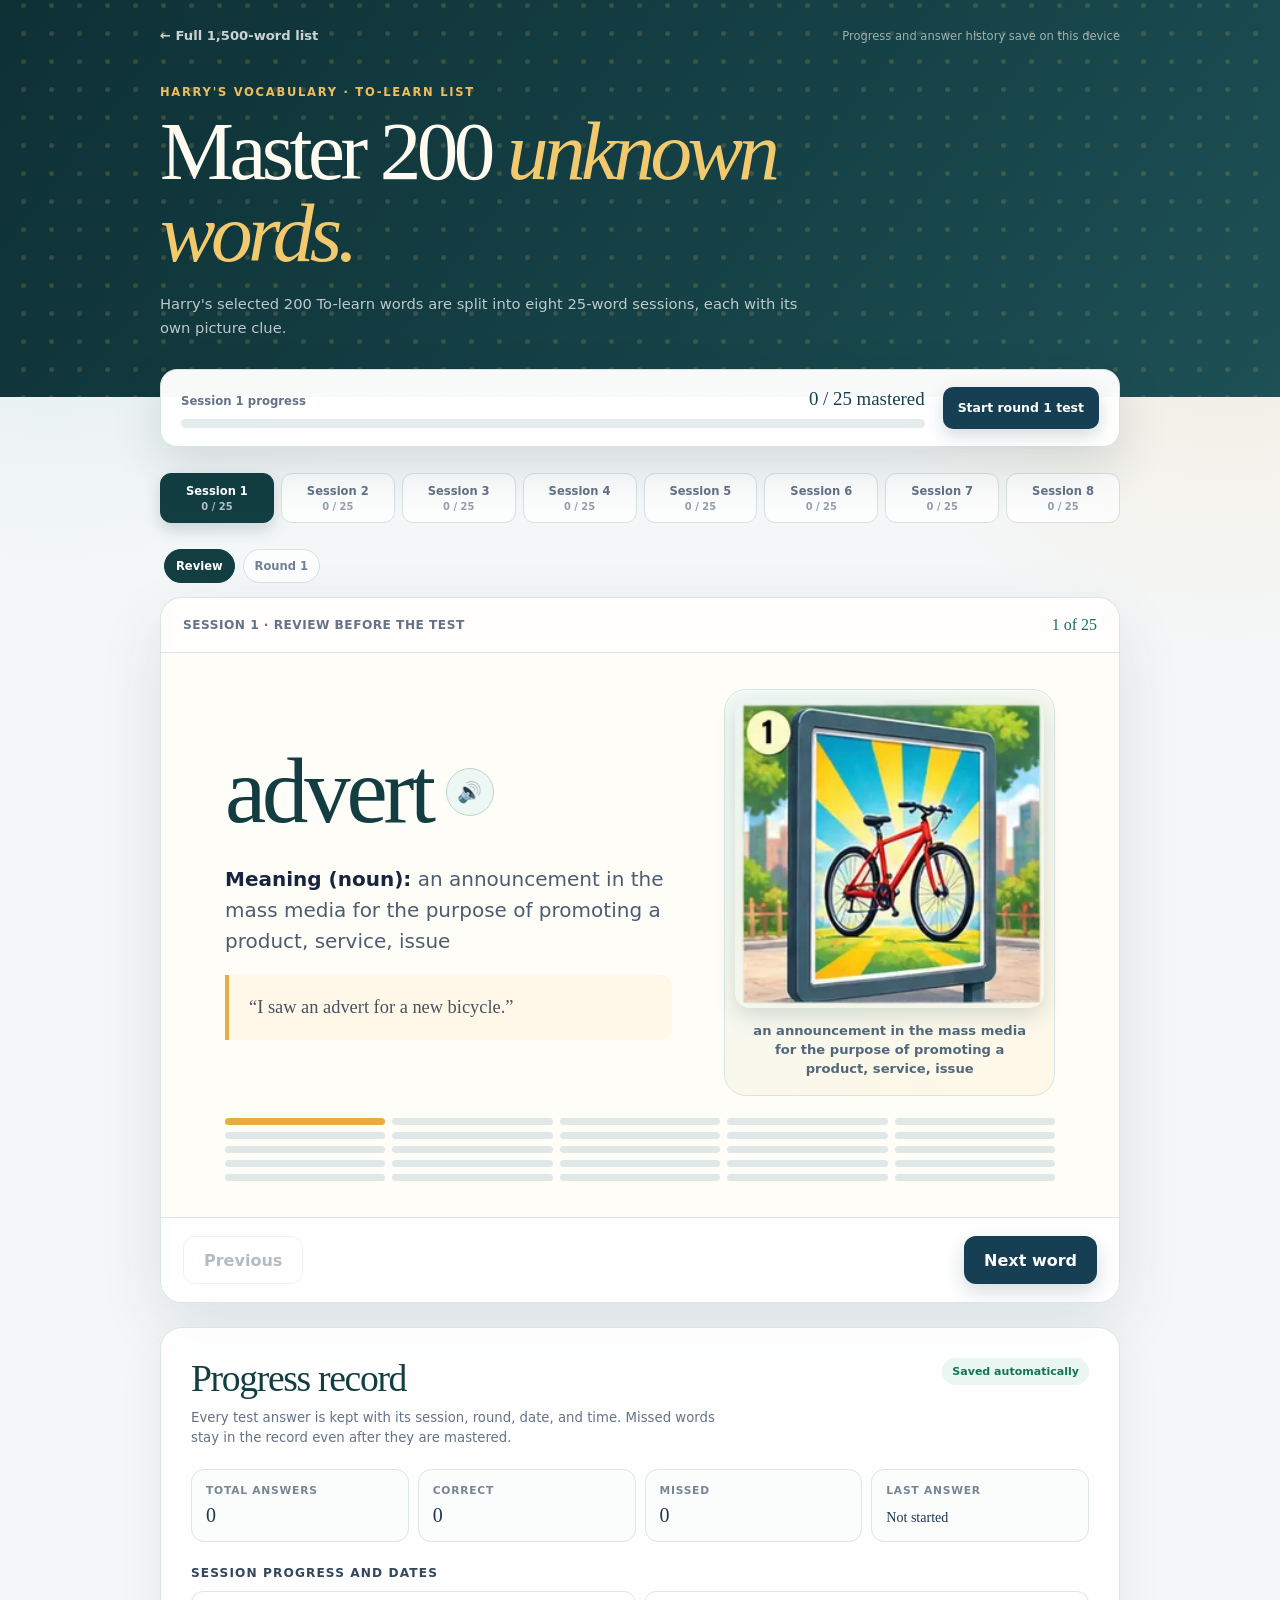
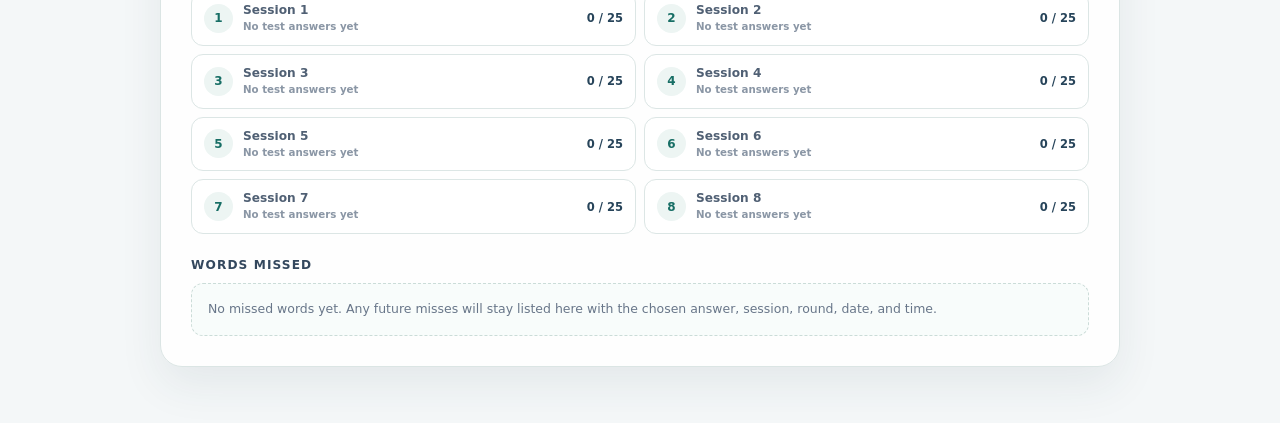
==== docs/learn/index.html @ 4c1a5dbf "Add parts of speech to learning meanings" ====
<!doctype html>
<html lang="en">
<head>
  <meta charset="utf-8">
  <meta name="viewport" content="width=device-width, initial-scale=1">
  <meta name="description" content="Review and master the first 200 words still marked To learn in Harry's Vocabulary list.">
  <title>Harry's Vocabulary — First 200 To-Learn Words</title>
  <style>
    :root {
      color-scheme: light;
      font-family: Inter, ui-sans-serif, system-ui, -apple-system, BlinkMacSystemFont, "Segoe UI", sans-serif;
      color: #17253f;
      background: #f4f7f8;
      --ink: #17253f;
      --muted: #657287;
      --green: #176e65;
      --green-dark: #123e42;
      --gold: #e7ad42;
      --line: #dbe5e4;
      --paper: #fffdf8;
      --success: #167356;
      --danger: #a13d3d;
    }

    * { box-sizing: border-box; }
    html { scroll-behavior: smooth; }
    body {
      min-height: 100vh;
      margin: 0;
      background:
        radial-gradient(circle at 4% 7%, rgba(81, 166, 145, .15), transparent 27rem),
        radial-gradient(circle at 96% 13%, rgba(237, 179, 77, .16), transparent 25rem),
        #f4f7f8;
    }

    button, a { font: inherit; }
    button { cursor: pointer; }
    button:focus-visible, a:focus-visible { outline: 3px solid #f0bd59; outline-offset: 3px; }

    .topbar {
      color: #fffaf0;
      background:
        radial-gradient(circle at 84% 20%, rgba(228, 182, 85, .18) 0 2px, transparent 3px) 0 0 / 28px 28px,
        linear-gradient(128deg, #0d3035, #17454a 68%, #1d5155);
    }

    .topbar-inner {
      width: min(960px, calc(100% - 32px));
      margin: auto;
      padding: 28px 0 56px;
    }

    .nav {
      display: flex;
      align-items: center;
      justify-content: space-between;
      gap: 20px;
    }

    .back-link { color: rgba(255, 255, 255, .78); font-size: .82rem; font-weight: 750; text-decoration: none; }
    .back-link:hover { color: white; }
    .save-note { color: rgba(255, 255, 255, .58); font-size: .72rem; }
    .eyebrow { margin: 42px 0 12px; color: #efbd5d; font-size: .72rem; font-weight: 850; letter-spacing: .15em; text-transform: uppercase; }
    h1 { max-width: 720px; margin: 0; font: 500 clamp(2.65rem, 7vw, 5.2rem) / .98 Georgia, "Times New Roman", serif; letter-spacing: -.055em; }
    h1 em { color: #f3c96e; font-weight: 500; }
    .intro { max-width: 650px; margin: 18px 0 0; color: rgba(255, 255, 255, .72); font-size: .92rem; line-height: 1.65; }

    .shell { width: min(960px, calc(100% - 32px)); margin: -28px auto 56px; }
    .status-card {
      position: relative;
      z-index: 2;
      display: grid;
      grid-template-columns: 1fr auto;
      gap: 18px;
      align-items: center;
      padding: 17px 20px;
      border: 1px solid #d5e3df;
      border-radius: 17px;
      background: rgba(255, 255, 255, .97);
      box-shadow: 0 18px 50px rgba(20, 53, 56, .14);
    }

    .progress-copy { display: flex; align-items: baseline; justify-content: space-between; gap: 14px; margin-bottom: 9px; }
    .progress-copy span { color: var(--muted); font-size: .73rem; font-weight: 750; }
    .progress-copy strong { color: #173f54; font: 1.18rem Georgia, serif; }
    .progress-track { height: 9px; overflow: hidden; border-radius: 99px; background: #e5ecec; }
    .progress-track span { display: block; width: 0; height: 100%; border-radius: inherit; background: linear-gradient(90deg, #207b72, #65bea9); transition: width .3s ease; }
    .status-actions { display: flex; align-items: center; justify-content: flex-end; }
    .test-now {
      min-height: 42px;
      padding: 9px 15px;
      border: 0;
      border-radius: 10px;
      background: #173f54;
      color: white;
      font-size: .78rem;
      font-weight: 850;
      box-shadow: 0 7px 17px rgba(23, 63, 84, .18);
    }
    .test-now:hover { background: #0f3346; transform: translateY(-1px); }

    .rounds { display: flex; align-items: center; gap: 8px; margin: 26px 4px 14px; overflow-x: auto; }
    .sessions { display: grid; grid-template-columns: repeat(8, minmax(0, 1fr)); gap: 7px; margin: 26px 0 14px; }
    .session-button {
      min-width: 0;
      padding: 10px 6px;
      border: 1px solid #d6e0e0;
      border-radius: 11px;
      background: rgba(255, 255, 255, .78);
      color: #637287;
      font-size: .72rem;
      font-weight: 850;
    }
    .session-button span, .session-button small { display: block; }
    .session-button small { margin-top: 3px; color: #93a0ae; font-size: .62rem; }
    .session-button:hover { border-color: #9fc2bb; background: #f3faf8; }
    .session-button.complete { border-color: #a8d3c9; background: #e9f6f2; color: var(--success); }
    .session-button.active { border-color: var(--green-dark); background: var(--green-dark); color: white; box-shadow: 0 7px 16px rgba(18, 62, 66, .18); }
    .session-button.active small { color: rgba(255, 255, 255, .68); }
    .step {
      flex: 0 0 auto;
      display: inline-flex;
      align-items: center;
      justify-content: center;
      min-width: 34px;
      height: 34px;
      padding: 0 11px;
      border: 1px solid #d6e0e0;
      border-radius: 999px;
      background: rgba(255, 255, 255, .72);
      color: #718096;
      font-size: .72rem;
      font-weight: 850;
    }
    .step.done { border-color: #a8d3c9; background: #e9f6f2; color: var(--success); }
    .step.active { border-color: var(--green-dark); background: var(--green-dark); color: white; }

    .card {
      min-height: 480px;
      overflow: hidden;
      border: 1px solid var(--line);
      border-radius: 22px;
      background: var(--paper);
      box-shadow: 0 24px 64px rgba(35, 58, 73, .11);
    }

    .card-head { display: flex; align-items: center; justify-content: space-between; gap: 16px; padding: 18px 22px; border-bottom: 1px solid var(--line); background: rgba(255, 255, 255, .7); }
    .card-head p { margin: 0; color: var(--muted); font-size: .76rem; font-weight: 800; letter-spacing: .04em; text-transform: uppercase; }
    .counter { color: var(--green); font: 1rem Georgia, serif; }

    .review-body { display: grid; align-content: center; min-height: 390px; padding: 36px clamp(24px, 6vw, 64px); }
    .review-layout { display: grid; grid-template-columns: minmax(0, 1.15fr) minmax(220px, .85fr); gap: clamp(24px, 5vw, 52px); align-items: center; }
    .word-line { display: flex; align-items: center; gap: 14px; }
    .word-line h2 { margin: 0; color: var(--green-dark); font: 500 clamp(3rem, 9vw, 5.8rem) / 1 Georgia, serif; letter-spacing: -.045em; }
    .speak-button {
      display: inline-grid;
      place-items: center;
      width: 48px;
      height: 48px;
      border: 1px solid #bfd6d1;
      border-radius: 50%;
      background: #edf7f4;
      color: var(--green);
      font-size: 1.25rem;
    }
    .speak-button:hover { transform: translateY(-1px); background: #e1f2ed; }
    .meaning { margin: 26px 0 0; color: #4d5d70; font-size: clamp(1rem, 2.4vw, 1.25rem); line-height: 1.55; }
    .meaning strong { color: var(--ink); }
    .example { margin: 18px 0 0; padding: 18px 20px; border-left: 4px solid var(--gold); border-radius: 0 12px 12px 0; background: #fff8e9; color: #4a5260; font: 1.15rem/1.55 Georgia, serif; }
    .picture {
      display: grid;
      place-items: center;
      min-height: 230px;
      padding: 10px 10px 17px;
      border: 1px solid #d7e5e2;
      border-radius: 22px;
      background: linear-gradient(145deg, #eef8f5, #fff8e7);
      box-shadow: inset 0 1px rgba(255, 255, 255, .8);
      text-align: center;
    }
    .picture-art {
      display: block;
      width: 100%;
      aspect-ratio: 1;
      overflow: hidden;
      border-radius: 15px;
      background-image: var(--picture-sheet);
      background-repeat: no-repeat;
      background-position: var(--picture-x) var(--picture-y);
      background-size: var(--picture-size, 500% 500%);
      box-shadow: 0 8px 20px rgba(25, 74, 68, .16);
    }
    .picture p { margin: 13px 8px 0; color: #53677a; font-size: .82rem; font-weight: 750; line-height: 1.45; }

    .card-actions { display: flex; justify-content: space-between; gap: 12px; padding: 18px 22px; border-top: 1px solid var(--line); background: white; }
    .button {
      min-height: 48px;
      padding: 11px 20px;
      border: 0;
      border-radius: 12px;
      background: #173f54;
      color: white;
      font-weight: 850;
      box-shadow: 0 8px 20px rgba(23, 63, 84, .18);
    }
    .button:hover { background: #0f3346; transform: translateY(-1px); }
    .button.secondary { border: 1px solid #d5dfe2; background: white; color: #506074; box-shadow: none; }
    .button.secondary:hover { background: #f7faf9; }
    .button:disabled { cursor: not-allowed; opacity: .42; transform: none; }

    .test-body { min-height: 382px; padding: 30px clamp(22px, 6vw, 58px) 34px; }
    .prompt-label { margin: 0 0 8px; color: var(--green); font-size: .72rem; font-weight: 850; letter-spacing: .12em; text-transform: uppercase; }
    .test-meaning { margin: 0; color: #4d5d70; font-size: .96rem; line-height: 1.5; }
    .sentence { margin: 24px 0; color: var(--ink); font: 500 clamp(1.6rem, 4.5vw, 2.55rem)/1.35 Georgia, serif; letter-spacing: -.025em; }
    .blank { color: var(--green); white-space: nowrap; }
    .choices { display: grid; grid-template-columns: repeat(2, minmax(0, 1fr)); gap: 11px; }
    .choice {
      min-height: 56px;
      padding: 12px 15px;
      border: 1px solid #d7e0e1;
      border-radius: 12px;
      background: white;
      color: #263850;
      text-align: left;
      font-weight: 800;
      transition: border-color .15s, background .15s, transform .15s;
    }
    .choice small { margin-right: 9px; color: #91a0ad; }
    .choice:hover:not(:disabled) { border-color: #88b9af; background: #f1f8f6; transform: translateY(-1px); }
    .choice.correct { border-color: #79bba7; background: #e8f6f0; color: #12654c; }
    .choice.wrong { border-color: #dda0a0; background: #fff0ef; color: #943535; }
    .choice:disabled { cursor: default; opacity: 1; }
    .feedback { min-height: 48px; margin: 18px 0 0; padding: 13px 15px; border-radius: 11px; font-size: .85rem; font-weight: 750; line-height: 1.45; }
    .feedback:empty { min-height: 0; margin: 0; padding: 0; }
    .feedback.good { background: #e8f6f0; color: #12654c; }
    .feedback.try { background: #fff0ef; color: #943535; }

    .center-body { display: grid; place-items: center; min-height: 380px; padding: 44px 24px; text-align: center; }
    .center-body > div { max-width: 560px; }
    .seal { display: grid; place-items: center; width: 82px; height: 82px; margin: 0 auto 22px; border-radius: 50%; background: #e8f6f0; color: var(--success); font-size: 2rem; }
    .center-body h2 { margin: 0; color: var(--green-dark); font: 500 clamp(2.1rem, 6vw, 3.5rem)/1.05 Georgia, serif; letter-spacing: -.04em; }
    .center-body p { margin: 17px auto 26px; color: var(--muted); line-height: 1.65; }
    .score-row { display: flex; justify-content: center; gap: 9px; flex-wrap: wrap; margin: 22px 0; }
    .score-row span { padding: 8px 12px; border: 1px solid #d7e3e0; border-radius: 999px; background: white; color: #526276; font-size: .76rem; font-weight: 800; }

    .word-map { display: grid; grid-template-columns: repeat(5, 1fr); gap: 7px; margin: 22px 0 0; }
    .word-dot { height: 7px; overflow: hidden; border-radius: 99px; background: #dfe7e7; text-indent: -999px; }
    .word-dot.seen { background: #78bbaa; }
    .word-dot.current { background: var(--gold); }

    .record-card {
      margin-top: 24px;
      padding: clamp(20px, 4vw, 30px);
      border: 1px solid var(--line);
      border-radius: 22px;
      background: rgba(255, 255, 255, .9);
      box-shadow: 0 18px 44px rgba(35, 58, 73, .08);
    }
    .record-head { display: flex; align-items: flex-start; justify-content: space-between; gap: 20px; }
    .record-head h2 { margin: 0; color: var(--green-dark); font: 500 clamp(1.65rem, 4vw, 2.35rem)/1.1 Georgia, serif; letter-spacing: -.035em; }
    .record-head p { max-width: 530px; margin: 8px 0 0; color: var(--muted); font-size: .83rem; line-height: 1.55; }
    .record-badge { flex: 0 0 auto; padding: 7px 10px; border-radius: 999px; background: #e9f6f2; color: var(--success); font-size: .69rem; font-weight: 850; }
    .record-stats { display: grid; grid-template-columns: repeat(4, minmax(0, 1fr)); gap: 9px; margin-top: 20px; }
    .record-stat { min-width: 0; padding: 14px; border: 1px solid #dce6e5; border-radius: 13px; background: #fbfdfc; }
    .record-stat span { display: block; color: #788598; font-size: .67rem; font-weight: 850; letter-spacing: .07em; text-transform: uppercase; }
    .record-stat strong { display: block; margin-top: 6px; color: #20364d; font: 1.25rem/1.2 Georgia, serif; overflow-wrap: anywhere; }
    .record-stat time { font-size: .88rem; }
    .record-section { margin-top: 24px; }
    .record-section h3 { margin: 0 0 11px; color: #33475d; font-size: .76rem; font-weight: 900; letter-spacing: .09em; text-transform: uppercase; }
    .session-records { display: grid; grid-template-columns: repeat(2, minmax(0, 1fr)); gap: 8px; }
    .session-record { display: grid; grid-template-columns: auto 1fr auto; gap: 10px; align-items: center; padding: 11px 12px; border: 1px solid #dce6e5; border-radius: 12px; background: white; }
    .session-record > strong { display: grid; place-items: center; width: 29px; height: 29px; border-radius: 50%; background: #edf5f3; color: var(--green); font-size: .75rem; }
    .session-record p { min-width: 0; margin: 0; color: #506074; font-size: .76rem; font-weight: 800; }
    .session-record small { display: block; margin-top: 3px; color: #8a96a5; font-size: .64rem; font-weight: 650; line-height: 1.35; }
    .session-record .session-score { color: #27445a; font-size: .72rem; font-weight: 900; white-space: nowrap; }
    .miss-list { display: grid; gap: 8px; }
    .miss-row { display: grid; grid-template-columns: minmax(110px, .55fr) minmax(0, 1.35fr) auto; gap: 14px; align-items: center; padding: 12px 13px; border: 1px solid #ead7d3; border-radius: 12px; background: #fffaf8; }
    .miss-word strong { display: block; color: #7f3838; font: 1.05rem Georgia, serif; }
    .miss-word span { display: block; margin-top: 3px; color: #a06b68; font-size: .64rem; font-weight: 850; }
    .miss-detail { min-width: 0; color: #596778; font-size: .73rem; line-height: 1.45; }
    .miss-detail strong { color: #34475c; }
    .miss-meta { text-align: right; }
    .miss-meta span { display: inline-block; padding: 5px 8px; border-radius: 999px; background: #f9e7e3; color: #923e3e; font-size: .64rem; font-weight: 900; }
    .miss-meta small { display: block; margin-top: 5px; color: #8b97a5; font-size: .62rem; }
    .empty-record { margin: 0; padding: 16px; border: 1px dashed #cbdcd8; border-radius: 12px; background: #f8fcfb; color: #687689; font-size: .78rem; line-height: 1.5; }

    .toast { position: fixed; right: 18px; bottom: 18px; z-index: 10; max-width: 320px; padding: 12px 15px; border-radius: 11px; background: #173f54; color: white; font-size: .8rem; font-weight: 750; box-shadow: 0 13px 34px rgba(23, 63, 84, .3); }
    [hidden] { display: none !important; }

    @media (max-width: 640px) {
      .topbar-inner { padding-top: 22px; }
      .save-note { display: none; }
      .eyebrow { margin-top: 34px; }
      .status-card { grid-template-columns: 1fr; }
      .status-actions { width: 100%; }
      .status-actions button { flex: 1; }
      .sessions { grid-template-columns: repeat(4, minmax(0, 1fr)); }
      .card { min-height: 0; }
      .review-body { min-height: 330px; }
      .review-layout { grid-template-columns: 1fr; }
      .picture { min-height: 180px; }
      .card-actions { padding: 14px; }
      .button { flex: 1; padding-inline: 12px; }
      .choices { grid-template-columns: 1fr; }
      .test-body { min-height: 470px; padding-inline: 18px; }
      .word-line { align-items: flex-start; }
      .speak-button { flex: 0 0 auto; width: 44px; height: 44px; }
      .record-head { display: block; }
      .record-badge { display: inline-block; margin-top: 12px; }
      .record-stats { grid-template-columns: repeat(2, minmax(0, 1fr)); }
      .session-records { grid-template-columns: 1fr; }
      .miss-row { grid-template-columns: 1fr auto; }
      .miss-detail { grid-column: 1 / -1; grid-row: 2; }
    }

    @media (prefers-reduced-motion: reduce) {
      *, *::before, *::after { scroll-behavior: auto !important; transition: none !important; }
    }
  </style>
</head>
<body>
  <header class="topbar">
    <div class="topbar-inner">
      <nav class="nav" aria-label="Vocabulary navigation">
        <a class="back-link" href="../">← Full 1,500-word list</a>
        <span class="save-note">Progress and answer history save on this device</span>
      </nav>
      <p class="eyebrow">Harry's vocabulary · To-learn list</p>
      <h1>Master 200 <em>unknown words.</em></h1>
      <p class="intro">These are the first 200 words still marked “To learn,” split into eight 25-word sessions. Review, hear each word, then test until every missed word is mastered.</p>
    </div>
  </header>

  <main class="shell">
    <section class="status-card" aria-label="Learning progress">
      <div>
        <div class="progress-copy"><span id="progress-label">Loading Session 1</span><strong id="progress-number">0 / 25 mastered</strong></div>
        <div class="progress-track" aria-hidden="true"><span id="progress-bar"></span></div>
      </div>
      <div class="status-actions">
        <button class="test-now" id="start-test" type="button">Start round 1 test</button>
      </div>
    </section>

    <div class="sessions" id="sessions" aria-label="Choose a 25-word session"></div>
    <div class="rounds" id="rounds" aria-label="Learning steps"></div>
    <section class="card" id="card" aria-live="polite"><div class="center-body"><div><div class="seal" aria-hidden="true">…</div><h2>Loading to-learn words</h2></div></div></section>
    <section class="record-card" id="record-card" aria-labelledby="record-title">
      <div class="record-head">
        <div><h2 id="record-title">Progress record</h2><p>Every test answer is kept with its session, round, date, and time. Missed words stay in the record even after they are mastered.</p></div>
        <span class="record-badge">Saved automatically</span>
      </div>
      <div id="record-content"><p class="empty-record">Your dated learning record will appear here after the first test answer.</p></div>
    </section>
  </main>

  <div class="toast" id="toast" role="status" hidden></div>

  <script>
    const MAIN_KNOWN_KEY = "harry-combined-vocabulary-known-v2";
    const SESSION_SIZE = 25;
    const SESSION_COUNT = 8;
    const STORAGE_KEY = "harry-vocabulary-to-learn-200-v2";
    const ILLUSTRATION_IDS = [
      [34, 39, 42, 43, 44, 49, 54, 55, 60, 62, 65, 75, 80, 85, 92, 95, 96, 97, 101, 104, 106, 108, 112, 120, 121],
      [140, 147, 150, 152, 155, 156, 161, 166, 170, 171, 172, 173, 174, 186, 189, 190, 192, 198, 199, 201, 202, 203, 206, 208, 211],
      [212, 213, 215, 218, 223, 224, 225, 229, 231, 232, 233, 234, 236, 237, 238, 241, 243, 247, 512, 252, 257, 259, 260, 261, 262],
      [265, 513, 269, 274, 275, 276, 277, 281, 283, 288, 291, 292, 293, 294, 295, 296, 297, 298, 299, 301, 305, 306, 308, 309, 311],
      [312, 313, 321, 322, 326, 331, 340, 341, 342, 344, 348, 351, 352, 354, 361, 362, 363, 368, 369, 370, 371, 372, 373, 375, 387],
      [389, 391, 393, 394, 396, 397, 398, 402, 403, 404, 405, 406, 407, 408, 409, 410, 411, 413, 414, 416, 418, 419, 425, 426, 427],
      [429, 434, 435, 436, 437, 438, 440, 441, 449, 450, 451, 452, 453, 454, 457, 458, 459, 460, 461, 463, 464, 465, 466, 470, 474],
      [476, 477, 478, 479, 481, 487, 488, 489, 491, 492, 493, 496, 498, 500, 501, 502, 503, 504, 505, 506, 507, 508, 509, 510, 511]
    ];
    const POS_IDS = {
      noun: [34, 39, 42, 44, 49, 62, 65, 85, 95, 101, 108, 112, 120, 155, 173, 174, 199, 202, 223, 233, 238, 512, 257, 259, 265, 513, 275, 276, 277, 281, 283, 291, 293, 294, 295, 305, 306, 308, 309, 312, 322, 331, 340, 341, 342, 344, 351, 352, 354, 362, 363, 368, 369, 370, 372, 373, 387, 393, 402, 425, 426, 435, 450, 476, 477, 479, 487, 488, 491, 492, 498, 500, 502, 503, 504, 505, 506, 508, 510, 511],
      verb: [54, 55, 60, 75, 80, 96, 97, 104, 106, 152, 156, 189, 198, 201, 203, 206, 215, 224, 225, 229, 231, 237, 241, 260, 261, 262, 269, 292, 296, 297, 298, 313, 321, 326, 348, 371, 389, 391, 397, 398, 404, 405, 406, 407, 408, 410, 429, 438, 440, 441, 453, 459, 460, 464, 466, 470, 478, 481, 489, 493, 496, 501, 509],
      adjective: [43, 92, 121, 140, 147, 150, 186, 190, 192, 208, 211, 212, 213, 218, 232, 234, 236, 243, 247, 252, 288, 299, 301, 311, 361, 375, 394, 396, 403, 409, 411, 416, 419, 434, 436, 451, 454, 457, 458, 463, 465, 474, 507],
      adverb: [166, 274, 461],
      "verb phrase": [170, 414, 418, 437, 449],
      "phrasal verb": [161, 171, 172, 413],
      "noun phrase": [452],
      "prepositional phrase": [427]
    };
    const POS_BY_ID = new Map();
    Object.keys(POS_IDS).forEach(function(partOfSpeech) {
      POS_IDS[partOfSpeech].forEach(function(id) {
        POS_BY_ID.set(id, partOfSpeech);
      });
    });
    const ILLUSTRATION_LOOKUP = new Map();
    ILLUSTRATION_IDS.forEach(function(ids, sheetIndex) {
      ids.forEach(function(id, imageIndex) {
        ILLUSTRATION_LOOKUP.set(id, { sheet: sheetIndex + 1, index: imageIndex });
      });
    });
    const STANDALONE_ILLUSTRATIONS = new Map([
      [512, "arthritis"],
      [513, "astronaut"]
    ]);
    const BLANK_FORMS = {
      75: "gained",
      96: "mended",
      97: "modified",
      106: "poured",
      161: "consists of",
      170: "is situated in",
      172: "switched on",
      269: "behaves",
      292: "crossed",
      298: "digging",
      321: "forming",
      326: "guesses",
      371: "stilled",
      413: "called for a nurse",
      414: "got the date wrong",
      418: "sounded as if",
      427: "in case of fire",
      437: "are welcome to",
      449: "laid the table"
    };

    let WORDS = [];
    let WORD_BY_ID = new Map();

    const state = {
      phase: "loading",
      session: 1,
      reviewIndex: 0,
      round: 1,
      mastered: new Set(),
      questions: [],
      questionIndex: 0,
      answer: null,
      roundStartCount: 0,
      progress: { version: 3, activeSession: 1, sessions: {}, activity: [] }
    };

    const card = document.querySelector("#card");
    const sessionsEl = document.querySelector("#sessions");
    const roundsEl = document.querySelector("#rounds");
    const progressBar = document.querySelector("#progress-bar");
    const progressLabel = document.querySelector("#progress-label");
    const progressNumber = document.querySelector("#progress-number");
    const startTest = document.querySelector("#start-test");
    const recordContent = document.querySelector("#record-content");
    const toast = document.querySelector("#toast");

    function escapeHtml(value) {
      return String(value).replace(/[&<>'"]/g, function(character) {
        return { "&": "&amp;", "<": "&lt;", ">": "&gt;", "'": "&#39;", '"': "&quot;" }[character];
      });
    }

    function escapeRegExp(value) {
      return String(value).replace(/[.*+?^$()|[\]\\{}]/g, "\\$&");
    }

    function illustrationFor(item) {
      const location = ILLUSTRATION_LOOKUP.get(item.id);
      if (!location) return null;
      const standalone = STANDALONE_ILLUSTRATIONS.get(item.id);
      if (standalone) return { file: standalone };
      return {
        sheet: location.sheet,
        x: (location.index % 5) * 25,
        y: Math.floor(location.index / 5) * 25
      };
    }

    function illustrationStyle(art) {
      if (!art) return "";
      if (art.file) {
        return "--picture-sheet:url('./illustrations/" + art.file +
          ".webp?v=1');--picture-x:50%;--picture-y:50%;--picture-size:cover;";
      }
      return "--picture-sheet:url('./illustrations/session-" + art.sheet +
        ".webp?v=1');--picture-x:" + art.x + "%;--picture-y:" + art.y + "%";
    }

    function shuffle(items) {
      const copy = items.slice();
      for (let i = copy.length - 1; i > 0; i -= 1) {
        const j = Math.floor(Math.random() * (i + 1));
        const temporary = copy[i];
        copy[i] = copy[j];
        copy[j] = temporary;
      }
      return copy;
    }

    function wordsForSession(number) {
      const start = (number - 1) * SESSION_SIZE;
      return WORDS.slice(start, start + SESSION_SIZE);
    }

    function currentWords() {
      return wordsForSession(state.session);
    }

    function validMastered(number, ids) {
      const valid = new Set(wordsForSession(number).map(function(item) { return item.id; }));
      return (ids || []).filter(function(id) { return valid.has(id); });
    }

    function save() {
      if (!WORDS.length) return;
      const savedAt = new Date().toISOString();
      const sessionKey = String(state.session);
      const previous = state.progress.sessions[sessionKey] || {};
      const completed = state.mastered.size === currentWords().length;
      state.progress.version = 3;
      state.progress.activeSession = state.session;
      state.progress.sessions[sessionKey] = {
        mastered: Array.from(state.mastered),
        round: state.round,
        completed: completed,
        startedAt: previous.startedAt || savedAt,
        lastStudiedAt: savedAt,
        completedAt: completed ? (previous.completedAt || savedAt) : null
      };
      localStorage.setItem(STORAGE_KEY, JSON.stringify(state.progress));
    }

    function loadSession(number) {
      state.session = Math.min(SESSION_COUNT, Math.max(1, Number(number) || 1));
      const stored = state.progress.sessions[String(state.session)] || {};
      state.mastered = new Set(validMastered(state.session, stored.mastered));
      state.round = Math.max(1, Number(stored.round) || 1);
      state.phase = state.mastered.size === currentWords().length ? "complete" : "review";
      state.reviewIndex = 0;
      state.questions = [];
      state.questionIndex = 0;
      state.answer = null;
      state.roundStartCount = state.mastered.size;
    }

    function restore() {
      try {
        const saved = JSON.parse(localStorage.getItem(STORAGE_KEY) || "null");
        if (saved && (saved.version === 2 || saved.version === 3) && saved.sessions && typeof saved.sessions === "object") {
          state.progress = {
            version: 3,
            activeSession: saved.activeSession || 1,
            sessions: saved.sessions,
            activity: Array.isArray(saved.activity) ? saved.activity : []
          };
          localStorage.setItem(STORAGE_KEY, JSON.stringify(state.progress));
        }
      } catch (_) {}
      loadSession(state.progress.activeSession || 1);
    }

    function sessionMasteredCount(number) {
      if (number === state.session) return state.mastered.size;
      const stored = state.progress.sessions[String(number)] || {};
      return validMastered(number, stored.mastered).length;
    }

    function totalMasteredCount() {
      let total = 0;
      for (let number = 1; number <= SESSION_COUNT; number += 1) total += sessionMasteredCount(number);
      return total;
    }

    function formatDateTime(value) {
      if (!value) return "No dated answers yet";
      const date = new Date(value);
      if (Number.isNaN(date.getTime())) return "Date unavailable";
      return new Intl.DateTimeFormat(undefined, {
        year: "numeric",
        month: "short",
        day: "numeric",
        hour: "numeric",
        minute: "2-digit"
      }).format(date);
    }

    function wordIsMastered(wordId) {
      const index = WORDS.findIndex(function(item) { return item.id === wordId; });
      if (index < 0) return false;
      const sessionNumber = Math.floor(index / SESSION_SIZE) + 1;
      if (sessionNumber === state.session) return state.mastered.has(wordId);
      const stored = state.progress.sessions[String(sessionNumber)] || {};
      return validMastered(sessionNumber, stored.mastered).includes(wordId);
    }

    function renderHistory() {
      const activity = Array.isArray(state.progress.activity) ? state.progress.activity : [];
      const correctCount = activity.filter(function(entry) { return entry.correct; }).length;
      const missedCount = activity.length - correctCount;
      const lastEntry = activity.length ? activity[activity.length - 1] : null;

      const stats =
        '<div class="record-stats">' +
        '<div class="record-stat"><span>Total answers</span><strong>' + activity.length + '</strong></div>' +
        '<div class="record-stat"><span>Correct</span><strong>' + correctCount + '</strong></div>' +
        '<div class="record-stat"><span>Missed</span><strong>' + missedCount + '</strong></div>' +
        '<div class="record-stat"><span>Last answer</span><strong><time>' +
        escapeHtml(lastEntry ? formatDateTime(lastEntry.answeredAt) : "Not started") +
        '</time></strong></div></div>';

      const sessionRows = [];
      for (let number = 1; number <= SESSION_COUNT; number += 1) {
        const stored = state.progress.sessions[String(number)] || {};
        const mastered = sessionMasteredCount(number);
        const sessionAnswers = activity.filter(function(entry) { return entry.session === number; });
        const latestAnswer = sessionAnswers.length ? sessionAnswers[sessionAnswers.length - 1].answeredAt : null;
        const datedStatus = mastered === SESSION_SIZE && stored.completedAt
          ? "Completed " + formatDateTime(stored.completedAt)
          : latestAnswer
            ? "Last answer " + formatDateTime(latestAnswer)
            : "No test answers yet";
        sessionRows.push(
          '<div class="session-record"><strong>' + number + '</strong><p>Session ' + number +
          '<small>' + escapeHtml(datedStatus) + '</small></p><span class="session-score">' +
          mastered + ' / ' + SESSION_SIZE + '</span></div>'
        );
      }

      const missedByWord = new Map();
      activity.forEach(function(entry) {
        if (entry.correct) return;
        const existing = missedByWord.get(entry.wordId) || {
          wordId: entry.wordId,
          word: entry.word,
          count: 0,
          lastSelectedWord: entry.selectedWord,
          lastAt: entry.answeredAt,
          session: entry.session,
          round: entry.round
        };
        existing.count += 1;
        existing.word = entry.word || existing.word;
        existing.lastSelectedWord = entry.selectedWord || existing.lastSelectedWord;
        existing.lastAt = entry.answeredAt || existing.lastAt;
        existing.session = entry.session || existing.session;
        existing.round = entry.round || existing.round;
        missedByWord.set(entry.wordId, existing);
      });

      const missedRows = Array.from(missedByWord.values()).sort(function(a, b) {
        return new Date(b.lastAt).getTime() - new Date(a.lastAt).getTime();
      }).map(function(entry) {
        const item = WORD_BY_ID.get(entry.wordId);
        const meaning = item ? item.meaning : "Saved missed word";
        return '<div class="miss-row"><div class="miss-word"><strong>' + escapeHtml(entry.word) +
          '</strong><span>' + escapeHtml(meaning) + '</span></div><div class="miss-detail">Last chose <strong>' +
          escapeHtml(entry.lastSelectedWord || "another word") + '</strong><br>Session ' + entry.session +
          ' · Round ' + entry.round + ' · <time datetime="' + escapeHtml(entry.lastAt || "") + '">' +
          escapeHtml(formatDateTime(entry.lastAt)) + '</time></div><div class="miss-meta"><span>' +
          entry.count + (entry.count === 1 ? " miss" : " misses") + '</span><small>' +
          (wordIsMastered(entry.wordId) ? "Mastered later" : "Still learning") + '</small></div></div>';
      }).join("");

      recordContent.innerHTML = stats +
        '<div class="record-section"><h3>Session progress and dates</h3><div class="session-records">' +
        sessionRows.join("") + '</div></div>' +
        '<div class="record-section"><h3>Words missed</h3><div class="miss-list">' +
        (missedRows || '<p class="empty-record">No missed words yet. Any future misses will stay listed here with the chosen answer, session, round, date, and time.</p>') +
        '</div></div>';
    }

    function renderSessionTabs() {
      const buttons = [];
      for (let number = 1; number <= SESSION_COUNT; number += 1) {
        const count = sessionMasteredCount(number);
        const classes = ["session-button"];
        if (count === SESSION_SIZE) classes.push("complete");
        if (number === state.session) classes.push("active");
        buttons.push(
          '<button class="' + classes.join(" ") + '" data-session="' + number + '" type="button">' +
          '<span>Session ' + number + '</span><small>' + count + ' / 25</small></button>'
        );
      }
      sessionsEl.innerHTML = buttons.join("");
    }

    function updateChrome() {
      const mastered = state.mastered.size;
      const total = currentWords().length || SESSION_SIZE;
      progressBar.style.width = ((mastered / total) * 100) + "%";
      progressNumber.textContent = mastered + " / " + total + " mastered";
      progressLabel.textContent = "Session " + state.session + " progress";
      startTest.hidden = state.phase !== "review" || mastered === total;
      startTest.textContent = mastered ? "Continue round " + state.round + " test" : "Start round 1 test";

      const steps = [{ label: "Review", status: state.phase === "review" ? "active" : "done" }];
      const visibleRounds = Math.max(state.round, state.phase === "review" ? 1 : 0);
      for (let number = 1; number <= visibleRounds; number += 1) {
        let status = "";
        if (state.phase === "complete" || number < state.round) status = "done";
        if ((state.phase === "test" || state.phase === "round-summary") && number === state.round) status = "active";
        steps.push({ label: "Round " + number, status: status });
      }
      roundsEl.innerHTML = steps.map(function(step) {
        return '<span class="step ' + step.status + '">' + step.label + '</span>';
      }).join("");
      renderSessionTabs();
    }

    function showToast(message) {
      toast.textContent = message;
      toast.hidden = false;
      window.clearTimeout(showToast.timer);
      showToast.timer = window.setTimeout(function() { toast.hidden = true; }, 2600);
    }

    function speak(word) {
      if (!("speechSynthesis" in window)) {
        showToast("Pronunciation is not available in this browser.");
        return;
      }
      window.speechSynthesis.cancel();
      const utterance = new SpeechSynthesisUtterance(word);
      utterance.lang = "en-US";
      utterance.rate = .82;
      window.speechSynthesis.speak(utterance);
    }

    function wordDots(index) {
      return '<div class="word-map" aria-label="Review progress">' +
        currentWords().map(function(_, itemIndex) {
          const classes = ["word-dot"];
          if (itemIndex < index) classes.push("seen");
          if (itemIndex === index) classes.push("current");
          return '<span class="' + classes.join(" ") + '">' + (itemIndex + 1) + '</span>';
        }).join("") + '</div>';
    }

    function renderReview() {
      const items = currentWords();
      const item = items[state.reviewIndex];
      card.innerHTML =
        '<div class="card-head"><p>Session ' + state.session + ' · review before the test</p><span class="counter">' +
        (state.reviewIndex + 1) + ' of ' + items.length + '</span></div>' +
        '<div class="review-body"><div class="review-layout"><div class="review-copy">' +
        '<div class="word-line"><h2>' + escapeHtml(item.word) + '</h2>' +
        '<button class="speak-button" id="speak" type="button" aria-label="Hear ' + escapeHtml(item.word) +
        ' pronounced" title="Hear pronunciation">🔊</button></div>' +
        '<p class="meaning"><strong>Meaning (' + escapeHtml(item.partOfSpeech) + '):</strong> ' + escapeHtml(item.meaning) + '</p>' +
        '<p class="example">“' + escapeHtml(item.example) + '”</p></div>' +
        '<div class="picture" role="img" aria-label="Picture clue for ' + escapeHtml(item.word) + '">' +
        '<span class="picture-art" aria-hidden="true" style="' + illustrationStyle(item.art) + '"></span>' +
        '<p>' + escapeHtml(item.meaning) + '</p></div></div>' +
        wordDots(state.reviewIndex) + '</div>' +
        '<div class="card-actions"><button class="button secondary" id="previous" type="button"' +
        (state.reviewIndex === 0 ? " disabled" : "") + '>Previous</button>' +
        '<button class="button" id="next" type="button">' +
        (state.reviewIndex === items.length - 1 ? "Start round 1" : "Next word") + '</button></div>';

      document.querySelector("#speak").addEventListener("click", function() { speak(item.word); });
      document.querySelector("#previous").addEventListener("click", function() {
        state.reviewIndex = Math.max(0, state.reviewIndex - 1);
        render();
      });
      document.querySelector("#next").addEventListener("click", function() {
        if (state.reviewIndex < items.length - 1) {
          state.reviewIndex += 1;
          render();
        } else {
          state.round = Math.max(1, state.round);
          beginRound();
        }
      });
    }

    function makeQuestion(wordId) {
      const distractors = shuffle(currentWords().map(function(item) { return item.id; }).filter(function(id) {
        return id !== wordId;
      })).slice(0, 3);
      return { wordId: wordId, options: shuffle([wordId].concat(distractors)) };
    }

    function beginRound() {
      const remaining = currentWords().filter(function(item) {
        return !state.mastered.has(item.id);
      }).map(function(item) { return item.id; });

      if (!remaining.length) {
        state.phase = "complete";
        save();
        render();
        return;
      }

      state.phase = "test";
      state.questions = shuffle(remaining).map(makeQuestion);
      state.questionIndex = 0;
      state.answer = null;
      state.roundStartCount = state.mastered.size;
      save();
      render();
    }

    function blankSentence(item) {
      const target = BLANK_FORMS[item.id] || item.word;
      const pattern = new RegExp("\\b" + escapeRegExp(target) + "\\b", "i");
      return escapeHtml(item.example).replace(pattern, '<span class="blank">_____</span>');
    }

    function choose(optionId) {
      if (state.answer !== null) return;
      const question = state.questions[state.questionIndex];
      const answerWord = WORD_BY_ID.get(question.wordId);
      const selectedWord = WORD_BY_ID.get(optionId);
      const correct = optionId === question.wordId;
      state.answer = optionId;
      state.progress.activity.push({
        id: window.crypto && typeof window.crypto.randomUUID === "function"
          ? window.crypto.randomUUID()
          : Date.now() + "-" + Math.random().toString(16).slice(2),
        session: state.session,
        round: state.round,
        wordId: question.wordId,
        word: answerWord.word,
        selectedWordId: optionId,
        selectedWord: selectedWord.word,
        correct: correct,
        answeredAt: new Date().toISOString()
      });
      if (correct) state.mastered.add(question.wordId);
      save();
      render();
    }

    function nextQuestion() {
      if (state.answer === null) return;
      if (state.questionIndex < state.questions.length - 1) {
        state.questionIndex += 1;
        state.answer = null;
        render();
      } else {
        state.phase = state.mastered.size === currentWords().length ? "complete" : "round-summary";
        save();
        render();
      }
    }

    function renderTest() {
      const question = state.questions[state.questionIndex];
      const item = WORD_BY_ID.get(question.wordId);
      const answered = state.answer !== null;
      const correct = state.answer === question.wordId;
      const choices = question.options.map(function(optionId, index) {
        const option = WORD_BY_ID.get(optionId);
        const isCorrect = answered && optionId === question.wordId;
        const isWrong = answered && optionId === state.answer && !correct;
        return '<button class="choice ' + (isCorrect ? "correct" : "") + ' ' + (isWrong ? "wrong" : "") +
          '" data-option="' + optionId + '" type="button"' + (answered ? " disabled" : "") + '>' +
          '<small>' + (index + 1) + '</small>' + escapeHtml(option.word) + '</button>';
      }).join("");

      card.innerHTML =
        '<div class="card-head"><p>Session ' + state.session + ' · choose the missing word</p><span class="counter">' +
        (state.questionIndex + 1) + ' of ' + state.questions.length + '</span></div>' +
        '<div class="test-body"><p class="prompt-label">Simple meaning</p>' +
        '<p class="test-meaning">' + escapeHtml(item.meaning) + '</p>' +
        '<p class="sentence">' + blankSentence(item) + '</p><div class="choices">' + choices + '</div>' +
        '<div class="feedback ' + (answered ? (correct ? "good" : "try") : "") + '" id="feedback" role="status">' +
        (answered ? (correct ? '✓ Correct — <strong>' + escapeHtml(item.word) + '</strong> is mastered.' :
          'Not yet. The answer is <strong>' + escapeHtml(item.word) + '</strong>. It will return next round.') : "") +
        '</div></div><div class="card-actions">' +
        '<button class="button secondary" id="review-again" type="button">Review words</button>' +
        '<button class="button" id="next-question" type="button"' + (answered ? "" : " disabled") + '>' +
        (state.questionIndex === state.questions.length - 1 ? "Finish round" : "Next question") + '</button></div>';

      document.querySelectorAll("[data-option]").forEach(function(button) {
        button.addEventListener("click", function() { choose(Number(button.dataset.option)); });
      });
      document.querySelector("#review-again").addEventListener("click", function() {
        state.phase = "review";
        state.reviewIndex = 0;
        render();
      });
      document.querySelector("#next-question").addEventListener("click", nextQuestion);
    }

    function renderRoundSummary() {
      const newlyMastered = state.mastered.size - state.roundStartCount;
      const remaining = currentWords().length - state.mastered.size;
      card.innerHTML =
        '<div class="center-body"><div><div class="seal" aria-hidden="true">' + state.round + '</div>' +
        '<h2>Round ' + state.round + ' complete.</h2>' +
        '<div class="score-row"><span>' + newlyMastered + ' learned this round</span><span>' +
        state.mastered.size + ' of 25 mastered</span></div>' +
        '<p>' + remaining + (remaining === 1 ? " word needs" : " words need") +
        ' another try. The next round includes only those words.</p>' +
        '<button class="button" id="next-round" type="button">Start round ' + (state.round + 1) +
        '</button></div></div>';
      document.querySelector("#next-round").addEventListener("click", function() {
        state.round += 1;
        beginRound();
      });
    }

    function renderComplete() {
      const allDone = totalMasteredCount() === WORDS.length;
      const nextButton = state.session < SESSION_COUNT
        ? '<button class="button" id="next-session" type="button">Go to session ' + (state.session + 1) + '</button>'
        : "";
      card.innerHTML =
        '<div class="center-body"><div><div class="seal" aria-hidden="true">✓</div>' +
        '<h2>' + (allDone ? "All 200 mastered!" : "Session " + state.session + " mastered!") + '</h2>' +
        '<p>You answered every word in this 25-word session correctly. ' +
        (allDone ? "The complete 200-word set is finished." : "Choose another session or continue to the next one.") +
        '</p><div class="card-actions" style="border:0;justify-content:center;padding:0;">' +
        '<button class="button secondary" id="review-session" type="button">Review session</button>' +
        nextButton + '</div></div></div>';

      document.querySelector("#review-session").addEventListener("click", function() {
        state.phase = "review";
        state.reviewIndex = 0;
        render();
      });
      const next = document.querySelector("#next-session");
      if (next) next.addEventListener("click", function() { changeSession(state.session + 1); });
    }

    function changeSession(number) {
      save();
      loadSession(number);
      save();
      render();
      window.scrollTo({ top: document.querySelector("#sessions").offsetTop - 16, behavior: "smooth" });
    }

    function render() {
      if (!WORDS.length) return;
      updateChrome();
      renderHistory();
      if (state.phase === "review") renderReview();
      else if (state.phase === "test") renderTest();
      else if (state.phase === "round-summary") renderRoundSummary();
      else renderComplete();
    }

    startTest.addEventListener("click", beginRound);

    sessionsEl.addEventListener("click", function(event) {
      const button = event.target.closest("[data-session]");
      if (button) changeSession(Number(button.dataset.session));
    });

    document.addEventListener("keydown", function(event) {
      if (state.phase !== "test" || state.answer !== null) return;
      const number = Number(event.key);
      if (number >= 1 && number <= 4) {
        const question = state.questions[state.questionIndex];
        choose(question.options[number - 1]);
      }
    });

    async function initialize() {
      const response = await fetch("../words.json?v=1502");
      if (!response.ok) throw new Error("The word list could not be loaded.");
      const allWords = await response.json();
      const wordsById = new Map(allWords.map(function(item) { return [item.id, item]; }));
      const selectedIds = ILLUSTRATION_IDS.flat();
      WORDS = selectedIds.map(function(id) { return wordsById.get(id); }).filter(Boolean).map(function(sourceWord) {
        return Object.assign({}, sourceWord, {
          art: illustrationFor(sourceWord),
          partOfSpeech: POS_BY_ID.get(sourceWord.id),
          scene: sourceWord.example
        });
      });
      if (WORDS.length !== 200 || WORDS.some(function(item) { return !item.art || !item.partOfSpeech; })) {
        throw new Error("The illustrated word set is incomplete.");
      }
      WORD_BY_ID = new Map(WORDS.map(function(item) { return [item.id, item]; }));
      document.querySelector(".intro").textContent =
        "Harry's selected 200 To-learn words are split into eight 25-word sessions, each with its own picture clue.";
      restore();
      render();
    }

    initialize().catch(function(error) {
      console.error(error);
      startTest.hidden = true;
      sessionsEl.hidden = true;
      roundsEl.hidden = true;
      card.innerHTML = '<div class="center-body"><div><div class="seal" aria-hidden="true">!</div>' +
        '<h2>Words could not load</h2><p>Please refresh the page and try again.</p>' +
        '</div></div>';
    });
  </script>
</body>
</html>
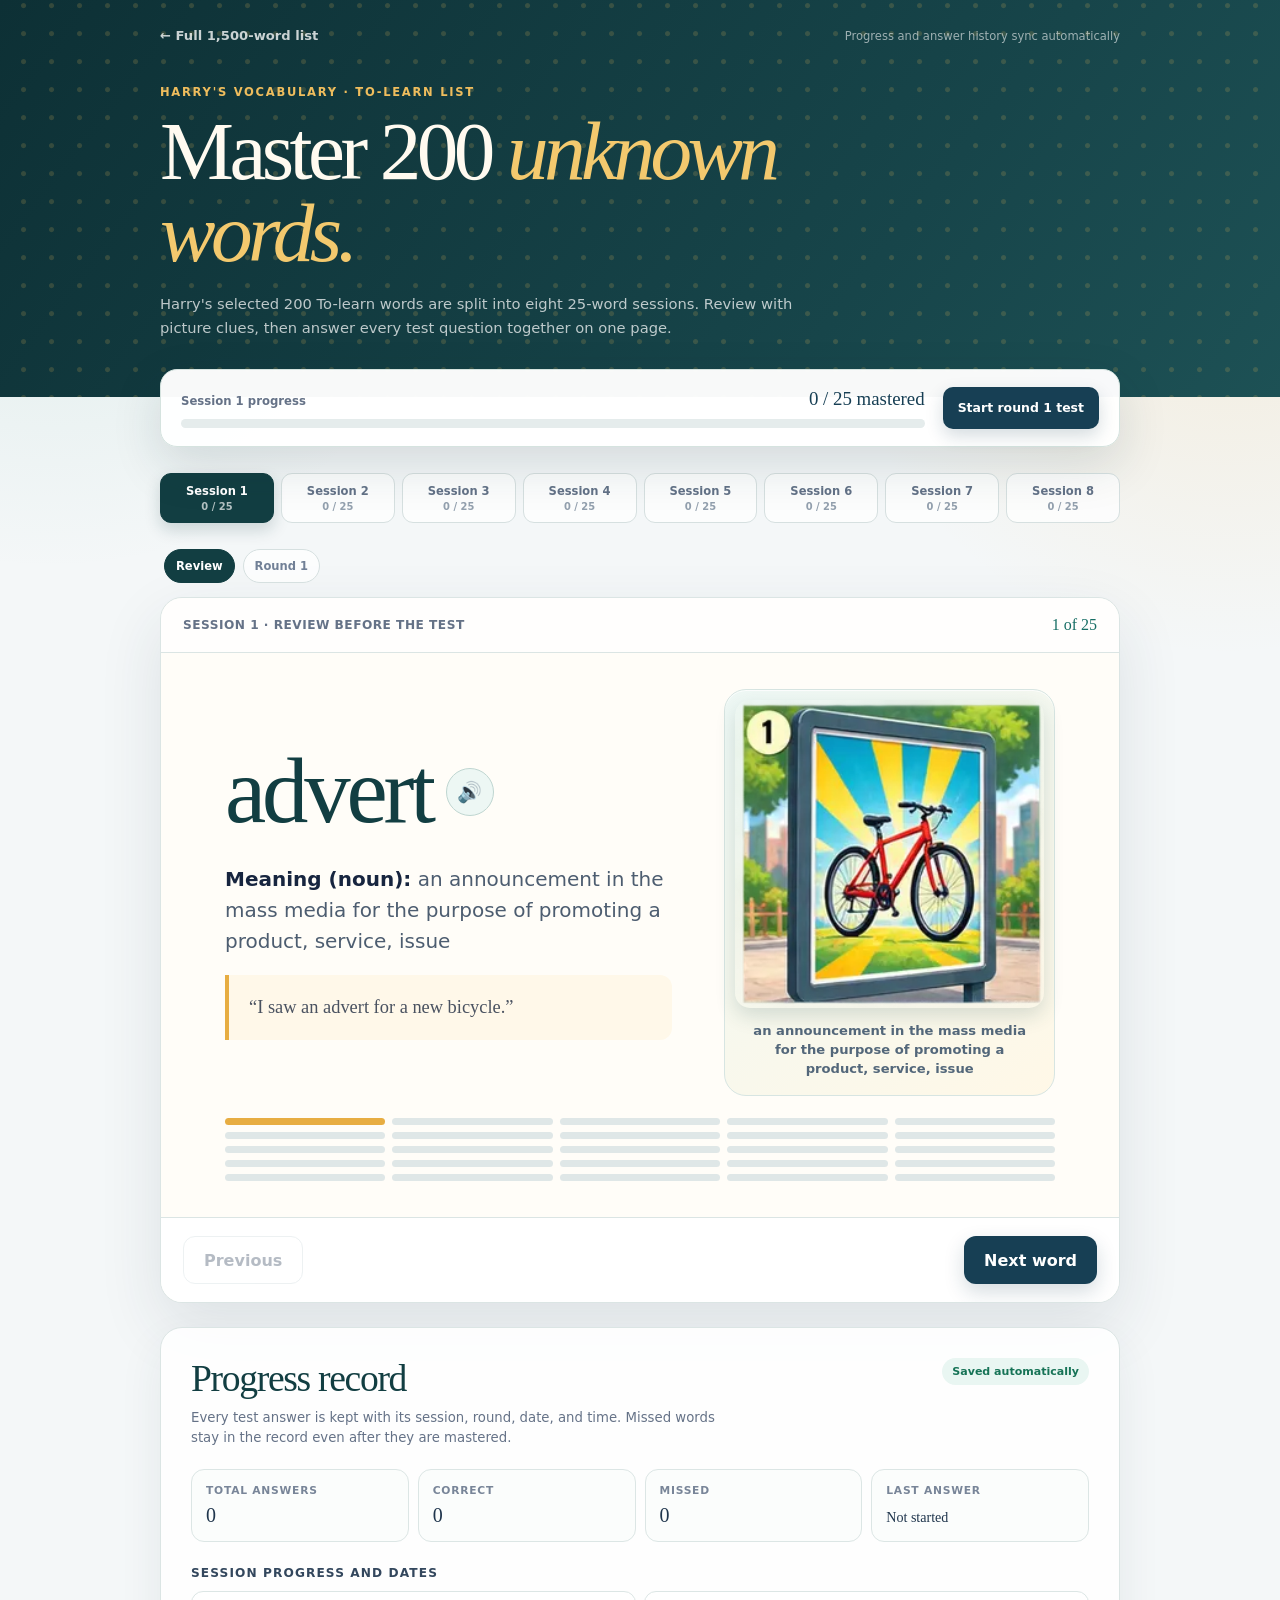
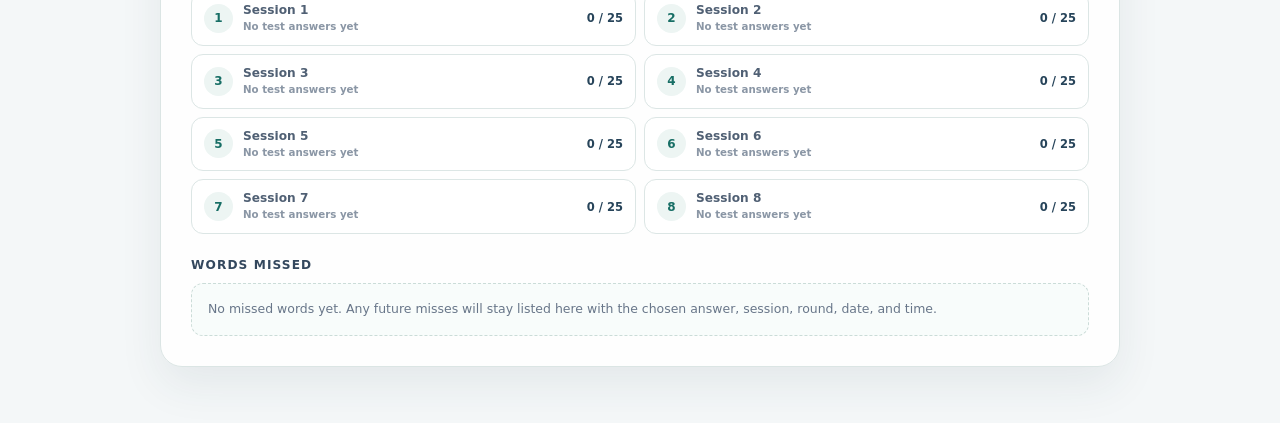
==== commit 9446aea7: "Show all vocabulary test questions on one page" ====
--- a/docs/learn/index.html
+++ b/docs/learn/index.html
@@ -209,6 +209,9 @@
     .button:disabled { cursor: not-allowed; opacity: .42; transform: none; }
 
     .test-body { min-height: 382px; padding: 30px clamp(22px, 6vw, 58px) 34px; }
+    .test-layout { display: grid; grid-template-columns: minmax(0, 1.15fr) minmax(220px, .85fr); gap: clamp(24px, 5vw, 52px); align-items: center; }
+    .test-copy { min-width: 0; }
+    .test-picture { min-height: 230px; }
     .prompt-label { margin: 0 0 8px; color: var(--green); font-size: .72rem; font-weight: 850; letter-spacing: .12em; text-transform: uppercase; }
     .test-meaning { margin: 0; color: #4d5d70; font-size: .96rem; line-height: 1.5; }
     .sentence { margin: 24px 0; color: var(--ink); font: 500 clamp(1.6rem, 4.5vw, 2.55rem)/1.35 Georgia, serif; letter-spacing: -.025em; }
@@ -234,6 +237,16 @@
     .feedback:empty { min-height: 0; margin: 0; padding: 0; }
     .feedback.good { background: #e8f6f0; color: #12654c; }
     .feedback.try { background: #fff0ef; color: #943535; }
+    .test-all-body { padding: 18px; background: #f7faf8; }
+    .test-list { display: grid; gap: 14px; }
+    .test-question { padding: clamp(18px, 4vw, 28px); border: 1px solid #d9e4e1; border-radius: 17px; background: white; box-shadow: 0 8px 24px rgba(35, 58, 73, .06); }
+    .test-question.answered { border-color: #bbd8d0; }
+    .test-question-head { display: flex; justify-content: space-between; gap: 16px; align-items: flex-start; }
+    .test-question-head .prompt-label { margin-bottom: 6px; }
+    .test-question-number { flex: 0 0 auto; display: grid; place-items: center; width: 34px; height: 34px; border-radius: 50%; background: #edf6f3; color: var(--green); font-size: .75rem; font-weight: 900; }
+    .test-question .sentence { margin: 18px 0; font-size: clamp(1.35rem, 3.4vw, 2rem); }
+    .test-question .feedback { margin-bottom: 0; }
+    .test-all-actions { position: sticky; bottom: 0; z-index: 3; box-shadow: 0 -10px 28px rgba(35, 58, 73, .07); }
 
     .center-body { display: grid; place-items: center; min-height: 380px; padding: 44px 24px; text-align: center; }
     .center-body > div { max-width: 560px; }
@@ -302,7 +315,8 @@
       .card-actions { padding: 14px; }
       .button { flex: 1; padding-inline: 12px; }
       .choices { grid-template-columns: 1fr; }
-      .test-body { min-height: 470px; padding-inline: 18px; }
+      .test-all-body { padding: 10px; }
+      .test-question { padding: 17px 14px; }
       .word-line { align-items: flex-start; }
       .speak-button { flex: 0 0 auto; width: 44px; height: 44px; }
       .record-head { display: block; }
@@ -323,7 +337,7 @@
     <div class="topbar-inner">
       <nav class="nav" aria-label="Vocabulary navigation">
         <a class="back-link" href="../">← Full 1,500-word list</a>
-        <span class="save-note">Progress and answer history save on this device</span>
+        <span class="save-note">Progress and answer history sync automatically</span>
       </nav>
       <p class="eyebrow">Harry's vocabulary · To-learn list</p>
       <h1>Master 200 <em>unknown words.</em></h1>
@@ -356,6 +370,7 @@
 
   <div class="toast" id="toast" role="status" hidden></div>
 
+  <script src="https://shangguanyun08.github.io/marco-learning-hub/shared-online-sync.js?v=1"></script>
   <script>
     const MAIN_KNOWN_KEY = "harry-combined-vocabulary-known-v2";
     const SESSION_SIZE = 25;
@@ -421,6 +436,7 @@
 
     let WORDS = [];
     let WORD_BY_ID = new Map();
+    let onlineSync = null;
 
     const state = {
       phase: "loading",
@@ -430,7 +446,7 @@
       mastered: new Set(),
       questions: [],
       questionIndex: 0,
-      answer: null,
+      answer: {},
       roundStartCount: 0,
       progress: { version: 3, activeSession: 1, sessions: {}, activity: [] }
     };
@@ -519,6 +535,7 @@
         completedAt: completed ? (previous.completedAt || savedAt) : null
       };
       localStorage.setItem(STORAGE_KEY, JSON.stringify(state.progress));
+      onlineSync?.push(state.progress);
     }
 
     function loadSession(number) {
@@ -530,7 +547,7 @@
       state.reviewIndex = 0;
       state.questions = [];
       state.questionIndex = 0;
-      state.answer = null;
+      state.answer = {};
       state.roundStartCount = state.mastered.size;
     }
 
@@ -786,7 +803,7 @@
       state.phase = "test";
       state.questions = shuffle(remaining).map(makeQuestion);
       state.questionIndex = 0;
-      state.answer = null;
+      state.answer = {};
       state.roundStartCount = state.mastered.size;
       save();
       render();
@@ -798,13 +815,14 @@
       return escapeHtml(item.example).replace(pattern, '<span class="blank">_____</span>');
     }
 
-    function choose(optionId) {
-      if (state.answer !== null) return;
-      const question = state.questions[state.questionIndex];
+    function choose(questionIndex, optionId) {
+      const answerKey = String(questionIndex);
+      if (Object.prototype.hasOwnProperty.call(state.answer, answerKey)) return;
+      const question = state.questions[questionIndex];
       const answerWord = WORD_BY_ID.get(question.wordId);
       const selectedWord = WORD_BY_ID.get(optionId);
       const correct = optionId === question.wordId;
-      state.answer = optionId;
+      state.answer[answerKey] = optionId;
       state.progress.activity.push({
         id: window.crypto && typeof window.crypto.randomUUID === "function"
           ? window.crypto.randomUUID()
@@ -820,59 +838,64 @@
       });
       if (correct) state.mastered.add(question.wordId);
       save();
+      const scrollTop = window.scrollY;
       render();
-    }
-
-    function nextQuestion() {
-      if (state.answer === null) return;
-      if (state.questionIndex < state.questions.length - 1) {
-        state.questionIndex += 1;
-        state.answer = null;
-        render();
-      } else {
-        state.phase = state.mastered.size === currentWords().length ? "complete" : "round-summary";
-        save();
-        render();
-      }
+      window.scrollTo(0, scrollTop);
+    }
+
+    function finishTest() {
+      if (Object.keys(state.answer).length !== state.questions.length) return;
+      state.phase = state.mastered.size === currentWords().length ? "complete" : "round-summary";
+      save();
+      render();
     }
 
     function renderTest() {
-      const question = state.questions[state.questionIndex];
-      const item = WORD_BY_ID.get(question.wordId);
-      const answered = state.answer !== null;
-      const correct = state.answer === question.wordId;
-      const choices = question.options.map(function(optionId, index) {
-        const option = WORD_BY_ID.get(optionId);
-        const isCorrect = answered && optionId === question.wordId;
-        const isWrong = answered && optionId === state.answer && !correct;
-        return '<button class="choice ' + (isCorrect ? "correct" : "") + ' ' + (isWrong ? "wrong" : "") +
-          '" data-option="' + optionId + '" type="button"' + (answered ? " disabled" : "") + '>' +
-          '<small>' + (index + 1) + '</small>' + escapeHtml(option.word) + '</button>';
+      const answeredCount = Object.keys(state.answer).length;
+      const questions = state.questions.map(function(question, questionIndex) {
+        const item = WORD_BY_ID.get(question.wordId);
+        const answerKey = String(questionIndex);
+        const answered = Object.prototype.hasOwnProperty.call(state.answer, answerKey);
+        const selectedId = state.answer[answerKey];
+        const correct = selectedId === question.wordId;
+        const choices = question.options.map(function(optionId, optionIndex) {
+          const option = WORD_BY_ID.get(optionId);
+          const isCorrect = answered && optionId === question.wordId;
+          const isWrong = answered && optionId === selectedId && !correct;
+          return '<button class="choice ' + (isCorrect ? "correct" : "") + ' ' + (isWrong ? "wrong" : "") +
+            '" data-question="' + questionIndex + '" data-option="' + optionId + '" type="button"' +
+            (answered ? " disabled" : "") + '><small>' + (optionIndex + 1) + '</small>' +
+            escapeHtml(option.word) + '</button>';
+        }).join("");
+        return '<section class="test-question ' + (answered ? "answered" : "") + '" id="question-' + questionIndex + '">' +
+          '<div class="test-question-head"><div><p class="prompt-label">Simple meaning</p><p class="test-meaning">' +
+          escapeHtml(item.meaning) + '</p></div><span class="test-question-number">' + (questionIndex + 1) + '</span></div>' +
+          '<p class="sentence">' + blankSentence(item) + '</p><div class="choices">' + choices + '</div>' +
+          '<div class="feedback ' + (answered ? (correct ? "good" : "try") : "") + '" role="status">' +
+          (answered ? (correct ? '✓ Correct — <strong>' + escapeHtml(item.word) + '</strong> is mastered.' :
+            'Not yet. The answer is <strong>' + escapeHtml(item.word) + '</strong>. It will return next round.') : "") +
+          '</div></section>';
       }).join("");
 
       card.innerHTML =
-        '<div class="card-head"><p>Session ' + state.session + ' · choose the missing word</p><span class="counter">' +
-        (state.questionIndex + 1) + ' of ' + state.questions.length + '</span></div>' +
-        '<div class="test-body"><p class="prompt-label">Simple meaning</p>' +
-        '<p class="test-meaning">' + escapeHtml(item.meaning) + '</p>' +
-        '<p class="sentence">' + blankSentence(item) + '</p><div class="choices">' + choices + '</div>' +
-        '<div class="feedback ' + (answered ? (correct ? "good" : "try") : "") + '" id="feedback" role="status">' +
-        (answered ? (correct ? '✓ Correct — <strong>' + escapeHtml(item.word) + '</strong> is mastered.' :
-          'Not yet. The answer is <strong>' + escapeHtml(item.word) + '</strong>. It will return next round.') : "") +
-        '</div></div><div class="card-actions">' +
+        '<div class="card-head"><p>Session ' + state.session + ' · round ' + state.round + ' · all questions</p><span class="counter">' +
+        answeredCount + ' of ' + state.questions.length + ' answered</span></div>' +
+        '<div class="test-all-body"><div class="test-list">' + questions + '</div></div><div class="card-actions test-all-actions">' +
         '<button class="button secondary" id="review-again" type="button">Review words</button>' +
-        '<button class="button" id="next-question" type="button"' + (answered ? "" : " disabled") + '>' +
-        (state.questionIndex === state.questions.length - 1 ? "Finish round" : "Next question") + '</button></div>';
+        '<button class="button" id="finish-test" type="button"' +
+        (answeredCount === state.questions.length ? "" : " disabled") + '>Finish round</button></div>';
 
       document.querySelectorAll("[data-option]").forEach(function(button) {
-        button.addEventListener("click", function() { choose(Number(button.dataset.option)); });
+        button.addEventListener("click", function() {
+          choose(Number(button.dataset.question), Number(button.dataset.option));
+        });
       });
       document.querySelector("#review-again").addEventListener("click", function() {
         state.phase = "review";
         state.reviewIndex = 0;
         render();
       });
-      document.querySelector("#next-question").addEventListener("click", nextQuestion);
+      document.querySelector("#finish-test").addEventListener("click", finishTest);
     }
 
     function renderRoundSummary() {
@@ -941,14 +964,38 @@
       if (button) changeSession(Number(button.dataset.session));
     });
 
-    document.addEventListener("keydown", function(event) {
-      if (state.phase !== "test" || state.answer !== null) return;
-      const number = Number(event.key);
-      if (number >= 1 && number <= 4) {
-        const question = state.questions[state.questionIndex];
-        choose(question.options[number - 1]);
-      }
-    });
+    function validOnlineProgress(value) {
+      return Boolean(value && (value.version === 2 || value.version === 3) &&
+        value.sessions && typeof value.sessions === "object" && Array.isArray(value.activity));
+    }
+
+    function adoptOnlineProgress(remote) {
+      state.progress = {
+        version: 3,
+        activeSession: remote.activeSession || 1,
+        sessions: remote.sessions,
+        activity: Array.isArray(remote.activity) ? remote.activity : []
+      };
+      localStorage.setItem(STORAGE_KEY, JSON.stringify(state.progress));
+      loadSession(state.progress.activeSession);
+      render();
+    }
+
+    function connectOnlineSync() {
+      if (!window.MarcoOnlineSync) return;
+      onlineSync = window.MarcoOnlineSync.create({
+        appId: "harry-vocabulary-to-learn-200",
+        studentName: "Harry",
+        validate: validOnlineProgress,
+        score: function(progress) {
+          return Object.keys(progress.sessions || {}).reduce(function(total, key) {
+            return total + validMastered(Number(key), progress.sessions[key]?.mastered).length;
+          }, 0);
+        },
+        onRemote: adoptOnlineProgress
+      });
+      void onlineSync.start(state.progress);
+    }
 
     async function initialize() {
       const response = await fetch("../words.json?v=1502");
@@ -968,9 +1015,10 @@
       }
       WORD_BY_ID = new Map(WORDS.map(function(item) { return [item.id, item]; }));
       document.querySelector(".intro").textContent =
-        "Harry's selected 200 To-learn words are split into eight 25-word sessions, each with its own picture clue.";
+        "Harry's selected 200 To-learn words are split into eight 25-word sessions. Review with picture clues, then answer every test question together on one page.";
       restore();
       render();
+      connectOnlineSync();
     }
 
     initialize().catch(function(error) {
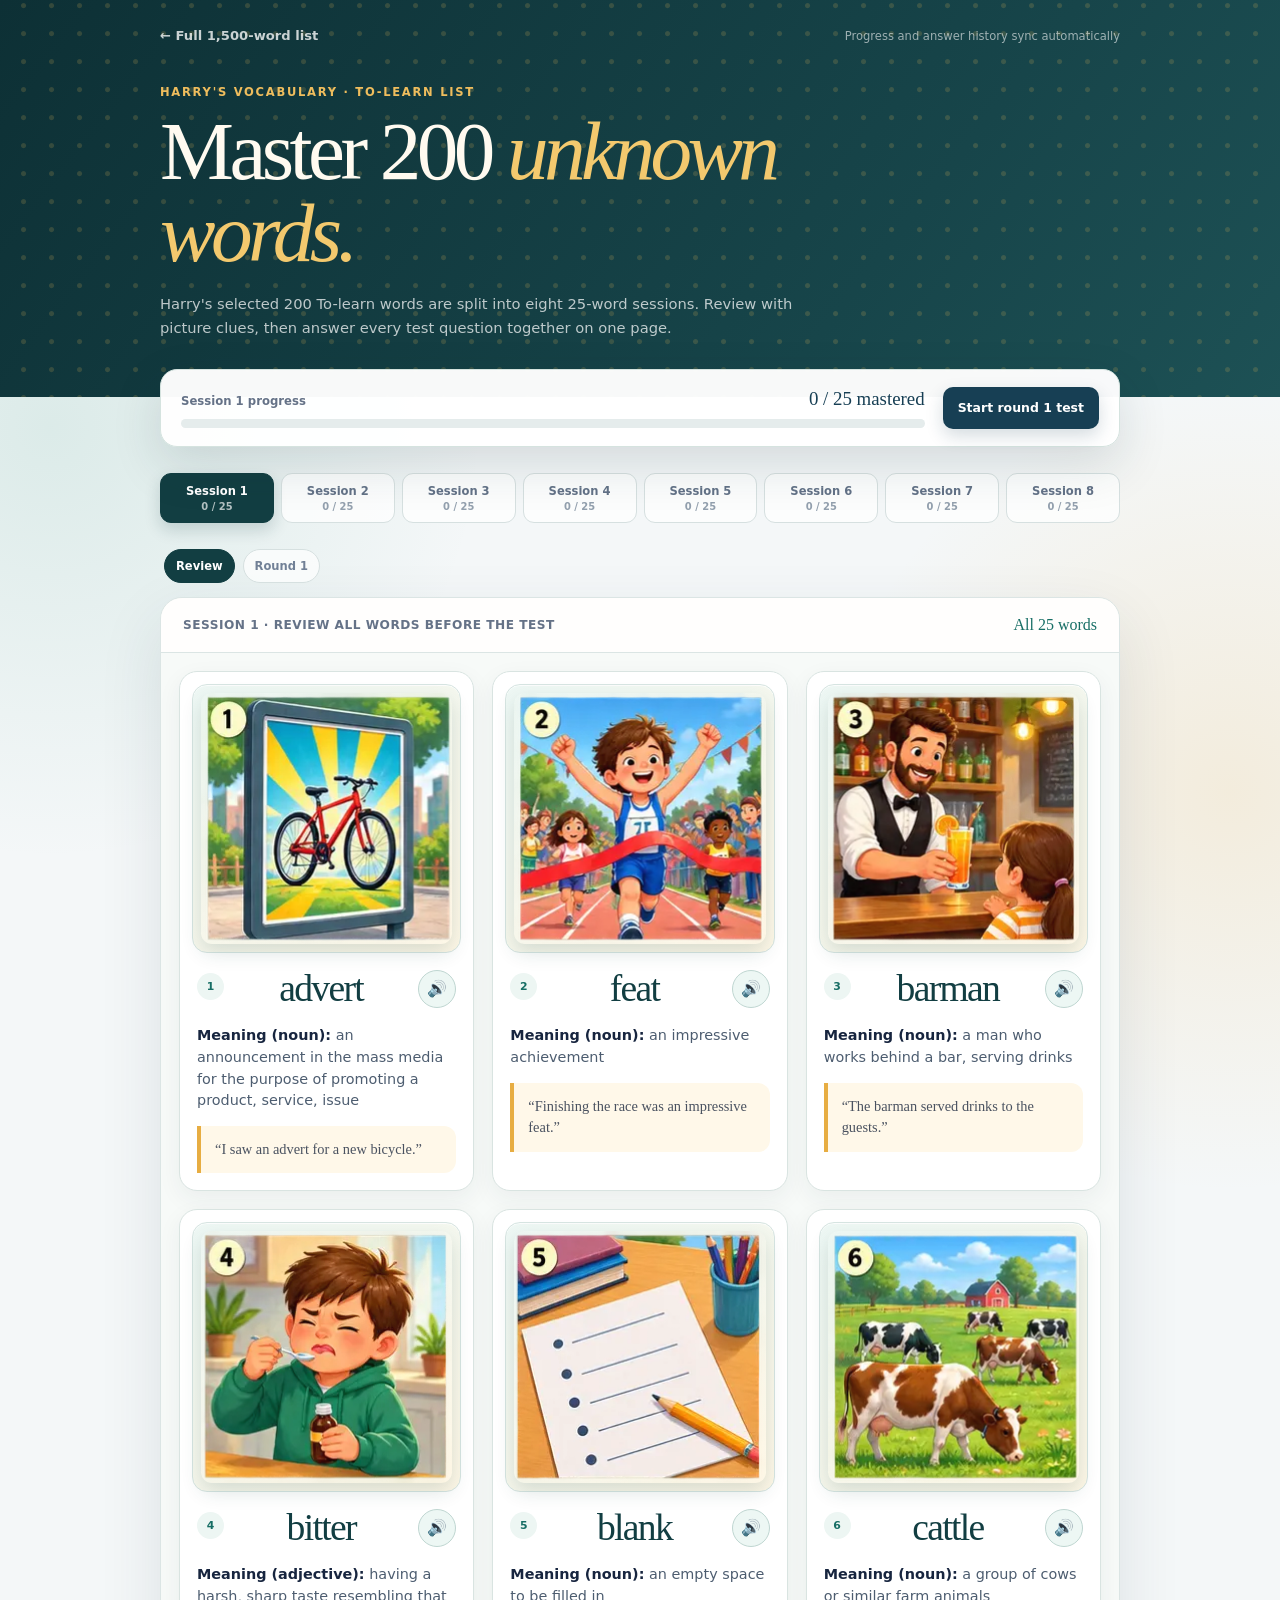
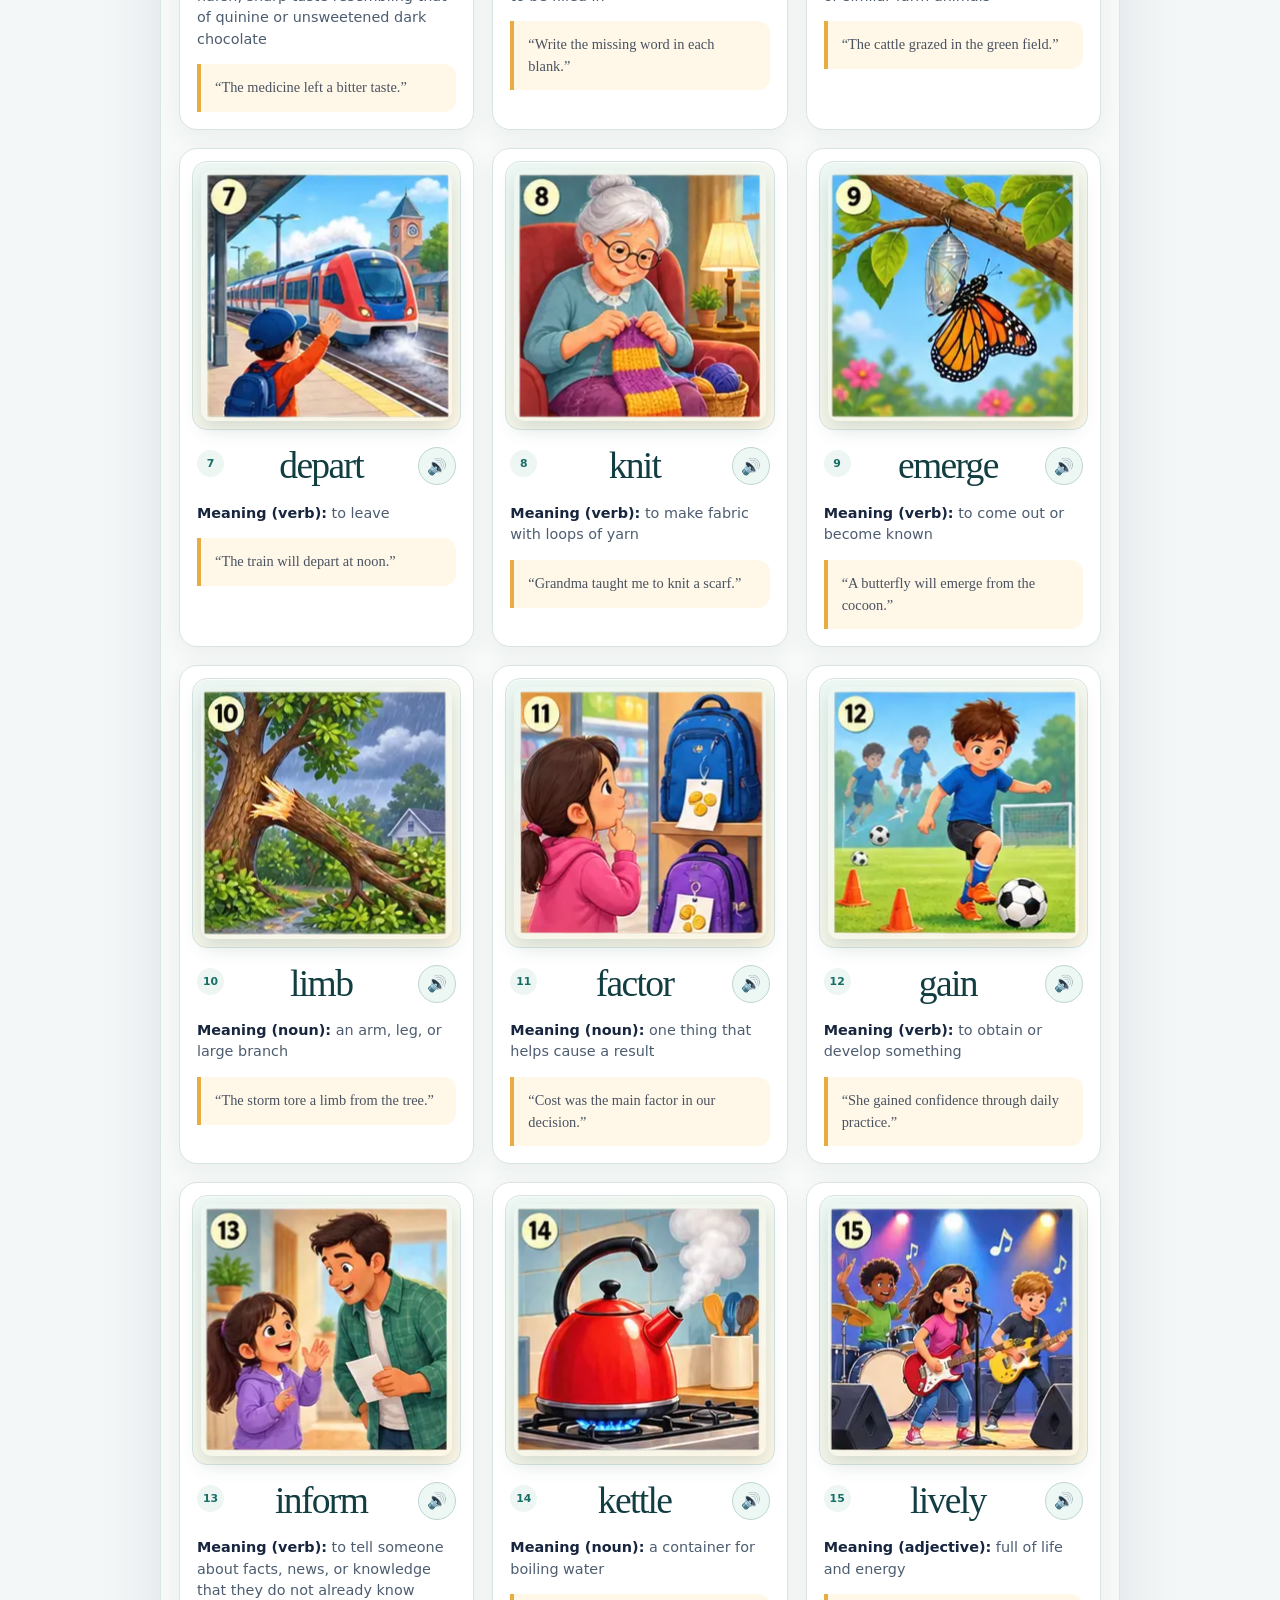
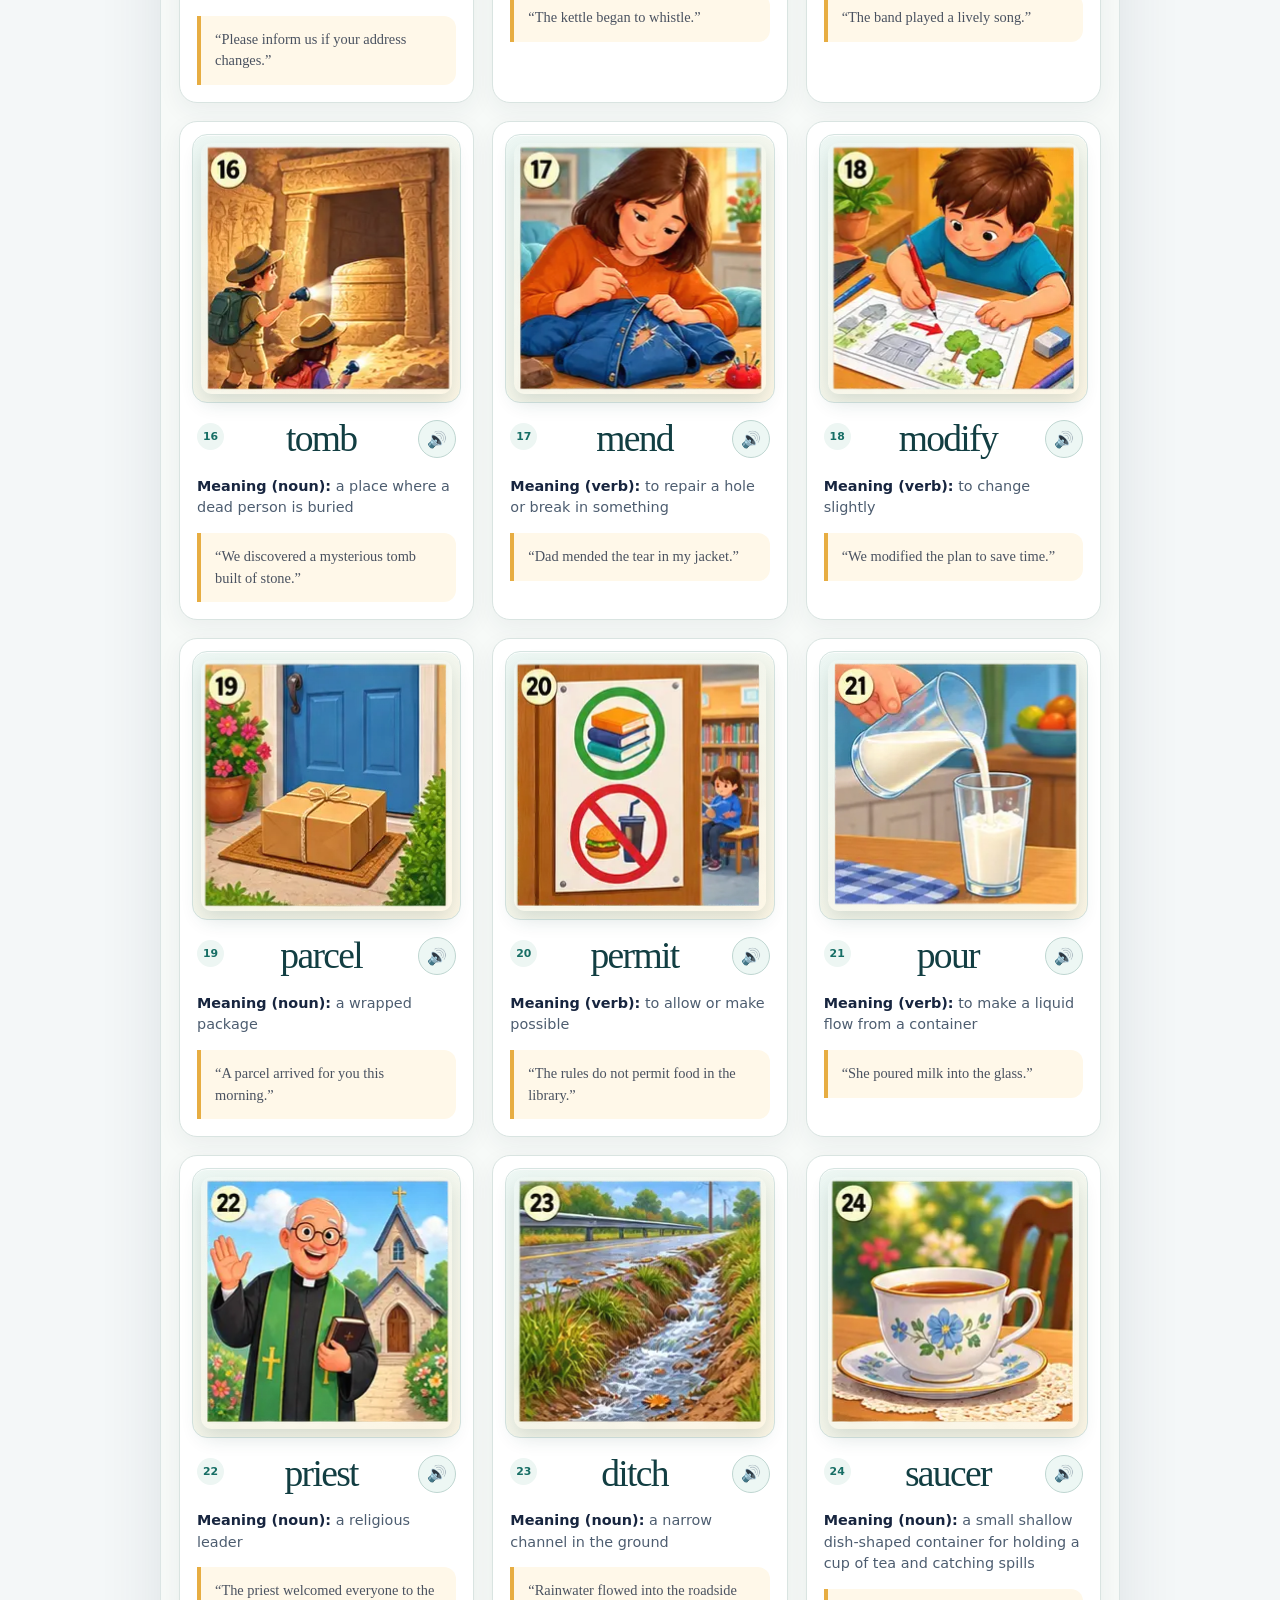
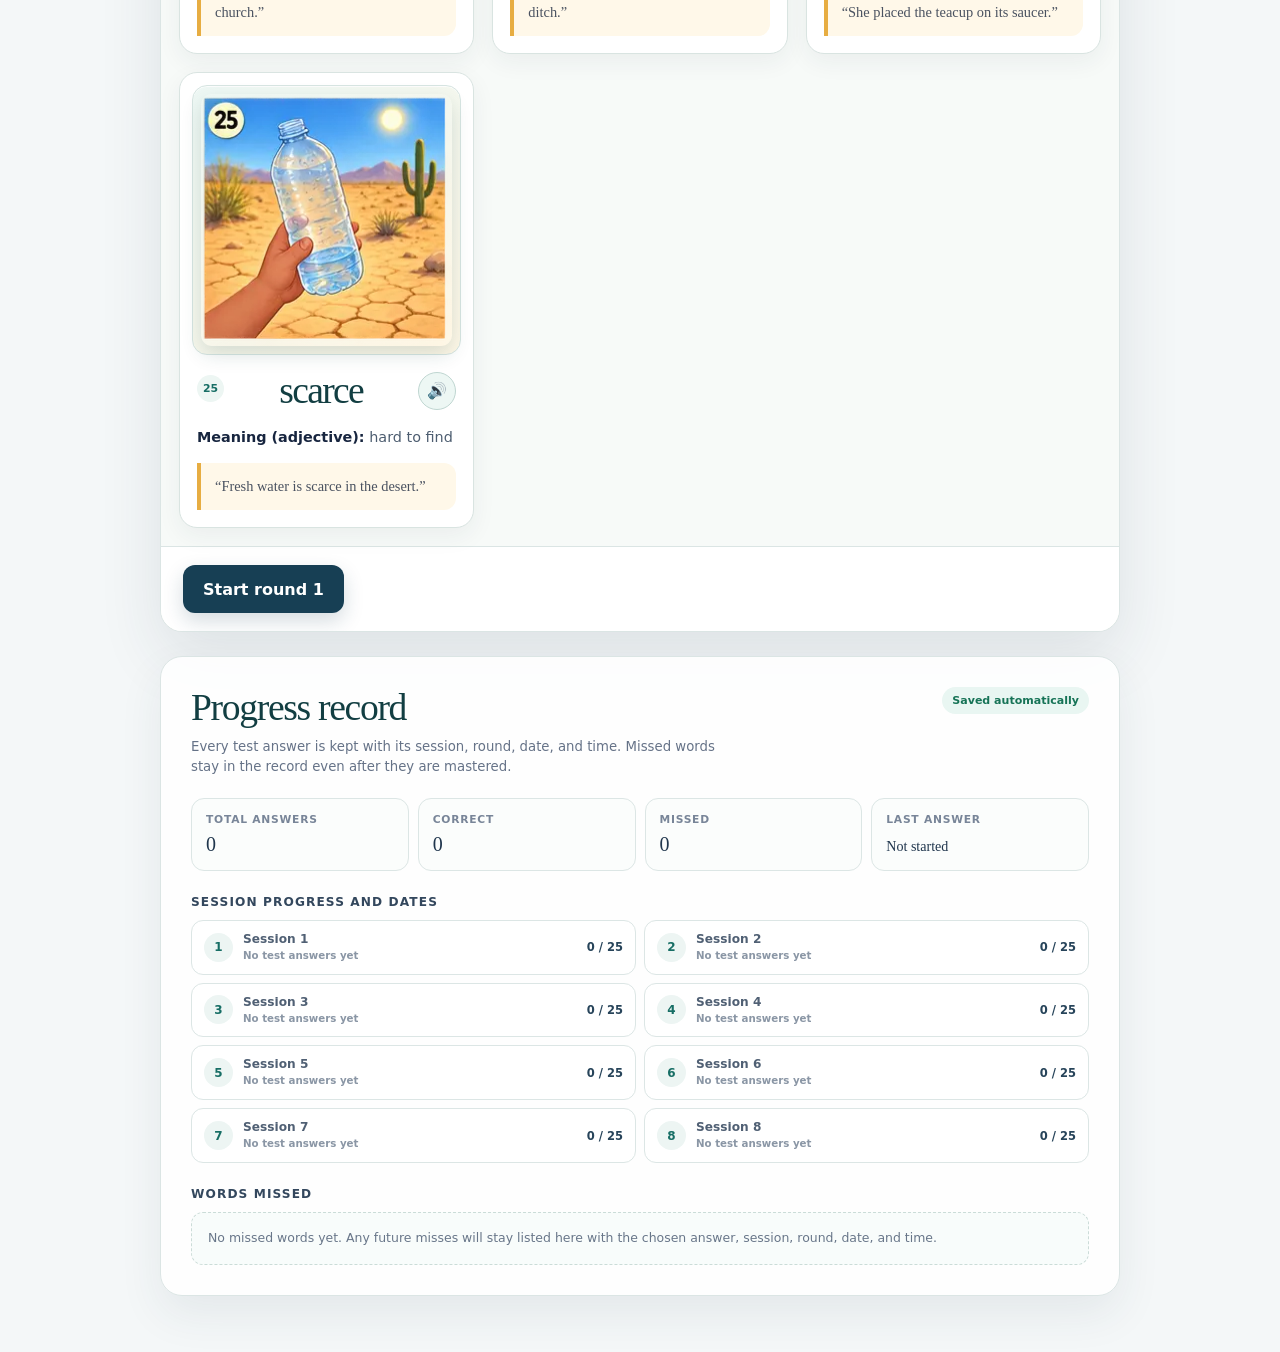
==== commit c8bfbbb0: "Show all review words in a responsive grid" ====
--- a/docs/learn/index.html
+++ b/docs/learn/index.html
@@ -148,8 +148,45 @@
     .card-head p { margin: 0; color: var(--muted); font-size: .76rem; font-weight: 800; letter-spacing: .04em; text-transform: uppercase; }
     .counter { color: var(--green); font: 1rem Georgia, serif; }
 
-    .review-body { display: grid; align-content: center; min-height: 390px; padding: 36px clamp(24px, 6vw, 64px); }
-    .review-layout { display: grid; grid-template-columns: minmax(0, 1.15fr) minmax(220px, .85fr); gap: clamp(24px, 5vw, 52px); align-items: center; }
+    .review-all-body { padding: 18px; background: #f7faf8; }
+    .review-grid { display: grid; grid-template-columns: repeat(3, minmax(0, 1fr)); gap: 18px; }
+    .review-item {
+      display: flex;
+      flex-direction: column;
+      min-width: 0;
+      padding: 12px;
+      border: 1px solid #d9e4e1;
+      border-radius: 18px;
+      background: white;
+      box-shadow: 0 8px 24px rgba(35, 58, 73, .06);
+    }
+    .review-item-copy { display: flex; flex: 1; flex-direction: column; padding: 17px 5px 5px; }
+    .review-item .word-line { align-items: flex-start; justify-content: space-between; gap: 10px; }
+    .review-item .word-line h2 {
+      min-width: 0;
+      overflow-wrap: anywhere;
+      font-size: clamp(1.7rem, 3vw, 2.35rem);
+      line-height: 1.02;
+    }
+    .review-number {
+      display: grid;
+      flex: 0 0 auto;
+      place-items: center;
+      width: 27px;
+      height: 27px;
+      margin-top: 3px;
+      border-radius: 50%;
+      background: #edf6f3;
+      color: var(--green);
+      font-size: .68rem;
+      font-weight: 900;
+    }
+    .review-item .speak-button { flex: 0 0 auto; width: 38px; height: 38px; font-size: 1rem; }
+    .review-item .meaning { margin-top: 17px; font-size: .9rem; line-height: 1.5; }
+    .review-item .example { margin-top: 14px; padding: 13px 14px; font-size: .9rem; line-height: 1.5; }
+    .review-item .picture { min-height: 0; padding: 8px; border-radius: 15px; }
+    .review-item .picture-art { border-radius: 11px; }
+    .review-actions { justify-content: flex-end; }
     .word-line { display: flex; align-items: center; gap: 14px; }
     .word-line h2 { margin: 0; color: var(--green-dark); font: 500 clamp(3rem, 9vw, 5.8rem) / 1 Georgia, serif; letter-spacing: -.045em; }
     .speak-button {
@@ -255,11 +292,6 @@
     .center-body p { margin: 17px auto 26px; color: var(--muted); line-height: 1.65; }
     .score-row { display: flex; justify-content: center; gap: 9px; flex-wrap: wrap; margin: 22px 0; }
     .score-row span { padding: 8px 12px; border: 1px solid #d7e3e0; border-radius: 999px; background: white; color: #526276; font-size: .76rem; font-weight: 800; }
-
-    .word-map { display: grid; grid-template-columns: repeat(5, 1fr); gap: 7px; margin: 22px 0 0; }
-    .word-dot { height: 7px; overflow: hidden; border-radius: 99px; background: #dfe7e7; text-indent: -999px; }
-    .word-dot.seen { background: #78bbaa; }
-    .word-dot.current { background: var(--gold); }
 
     .record-card {
       margin-top: 24px;
@@ -300,6 +332,10 @@
     .toast { position: fixed; right: 18px; bottom: 18px; z-index: 10; max-width: 320px; padding: 12px 15px; border-radius: 11px; background: #173f54; color: white; font-size: .8rem; font-weight: 750; box-shadow: 0 13px 34px rgba(23, 63, 84, .3); }
     [hidden] { display: none !important; }
 
+    @media (max-width: 820px) {
+      .review-grid { grid-template-columns: repeat(2, minmax(0, 1fr)); }
+    }
+
     @media (max-width: 640px) {
       .topbar-inner { padding-top: 22px; }
       .save-note { display: none; }
@@ -309,9 +345,9 @@
       .status-actions button { flex: 1; }
       .sessions { grid-template-columns: repeat(4, minmax(0, 1fr)); }
       .card { min-height: 0; }
-      .review-body { min-height: 330px; }
-      .review-layout { grid-template-columns: 1fr; }
-      .picture { min-height: 180px; }
+      .review-all-body { padding: 10px; }
+      .review-grid { grid-template-columns: 1fr; gap: 12px; }
+      .review-item { width: 100%; max-width: 420px; margin-inline: auto; }
       .card-actions { padding: 14px; }
       .button { flex: 1; padding-inline: 12px; }
       .choices { grid-template-columns: 1fr; }
@@ -441,7 +477,6 @@
     const state = {
       phase: "loading",
       session: 1,
-      reviewIndex: 0,
       round: 1,
       mastered: new Set(),
       questions: [],
@@ -544,7 +579,6 @@
       state.mastered = new Set(validMastered(state.session, stored.mastered));
       state.round = Math.max(1, Number(stored.round) || 1);
       state.phase = state.mastered.size === currentWords().length ? "complete" : "review";
-      state.reviewIndex = 0;
       state.questions = [];
       state.questionIndex = 0;
       state.answer = {};
@@ -734,51 +768,35 @@
       window.speechSynthesis.speak(utterance);
     }
 
-    function wordDots(index) {
-      return '<div class="word-map" aria-label="Review progress">' +
-        currentWords().map(function(_, itemIndex) {
-          const classes = ["word-dot"];
-          if (itemIndex < index) classes.push("seen");
-          if (itemIndex === index) classes.push("current");
-          return '<span class="' + classes.join(" ") + '">' + (itemIndex + 1) + '</span>';
-        }).join("") + '</div>';
-    }
-
     function renderReview() {
       const items = currentWords();
-      const item = items[state.reviewIndex];
+      const reviewItems = items.map(function(item, itemIndex) {
+        return '<article class="review-item">' +
+          '<div class="picture" role="img" aria-label="Picture clue for ' + escapeHtml(item.word) + '">' +
+          '<span class="picture-art" aria-hidden="true" style="' + illustrationStyle(item.art) + '"></span></div>' +
+          '<div class="review-item-copy"><div class="word-line">' +
+          '<span class="review-number" aria-label="Word ' + (itemIndex + 1) + '">' + (itemIndex + 1) + '</span>' +
+          '<h2>' + escapeHtml(item.word) + '</h2>' +
+          '<button class="speak-button" data-speak="' + item.id + '" type="button" aria-label="Hear ' +
+          escapeHtml(item.word) + ' pronounced" title="Hear pronunciation">🔊</button></div>' +
+          '<p class="meaning"><strong>Meaning (' + escapeHtml(item.partOfSpeech) + '):</strong> ' +
+          escapeHtml(item.meaning) + '</p>' +
+          '<p class="example">“' + escapeHtml(item.example) + '”</p></div></article>';
+      }).join("");
       card.innerHTML =
-        '<div class="card-head"><p>Session ' + state.session + ' · review before the test</p><span class="counter">' +
-        (state.reviewIndex + 1) + ' of ' + items.length + '</span></div>' +
-        '<div class="review-body"><div class="review-layout"><div class="review-copy">' +
-        '<div class="word-line"><h2>' + escapeHtml(item.word) + '</h2>' +
-        '<button class="speak-button" id="speak" type="button" aria-label="Hear ' + escapeHtml(item.word) +
-        ' pronounced" title="Hear pronunciation">🔊</button></div>' +
-        '<p class="meaning"><strong>Meaning (' + escapeHtml(item.partOfSpeech) + '):</strong> ' + escapeHtml(item.meaning) + '</p>' +
-        '<p class="example">“' + escapeHtml(item.example) + '”</p></div>' +
-        '<div class="picture" role="img" aria-label="Picture clue for ' + escapeHtml(item.word) + '">' +
-        '<span class="picture-art" aria-hidden="true" style="' + illustrationStyle(item.art) + '"></span>' +
-        '<p>' + escapeHtml(item.meaning) + '</p></div></div>' +
-        wordDots(state.reviewIndex) + '</div>' +
-        '<div class="card-actions"><button class="button secondary" id="previous" type="button"' +
-        (state.reviewIndex === 0 ? " disabled" : "") + '>Previous</button>' +
-        '<button class="button" id="next" type="button">' +
-        (state.reviewIndex === items.length - 1 ? "Start round 1" : "Next word") + '</button></div>';
-
-      document.querySelector("#speak").addEventListener("click", function() { speak(item.word); });
-      document.querySelector("#previous").addEventListener("click", function() {
-        state.reviewIndex = Math.max(0, state.reviewIndex - 1);
-        render();
-      });
-      document.querySelector("#next").addEventListener("click", function() {
-        if (state.reviewIndex < items.length - 1) {
-          state.reviewIndex += 1;
-          render();
-        } else {
-          state.round = Math.max(1, state.round);
-          beginRound();
-        }
-      });
+        '<div class="card-head"><p>Session ' + state.session + ' · review all words before the test</p>' +
+        '<span class="counter">All ' + items.length + ' words</span></div>' +
+        '<div class="review-all-body"><div class="review-grid">' + reviewItems + '</div></div>' +
+        '<div class="card-actions review-actions"><button class="button" id="start-review-test" type="button">' +
+        'Start round ' + state.round + '</button></div>';
+
+      document.querySelectorAll("[data-speak]").forEach(function(button) {
+        button.addEventListener("click", function() {
+          const item = WORD_BY_ID.get(Number(button.dataset.speak));
+          if (item) speak(item.word);
+        });
+      });
+      document.querySelector("#start-review-test").addEventListener("click", beginRound);
     }
 
     function makeQuestion(wordId) {
@@ -892,7 +910,6 @@
       });
       document.querySelector("#review-again").addEventListener("click", function() {
         state.phase = "review";
-        state.reviewIndex = 0;
         render();
       });
       document.querySelector("#finish-test").addEventListener("click", finishTest);
@@ -932,7 +949,6 @@
 
       document.querySelector("#review-session").addEventListener("click", function() {
         state.phase = "review";
-        state.reviewIndex = 0;
         render();
       });
       const next = document.querySelector("#next-session");
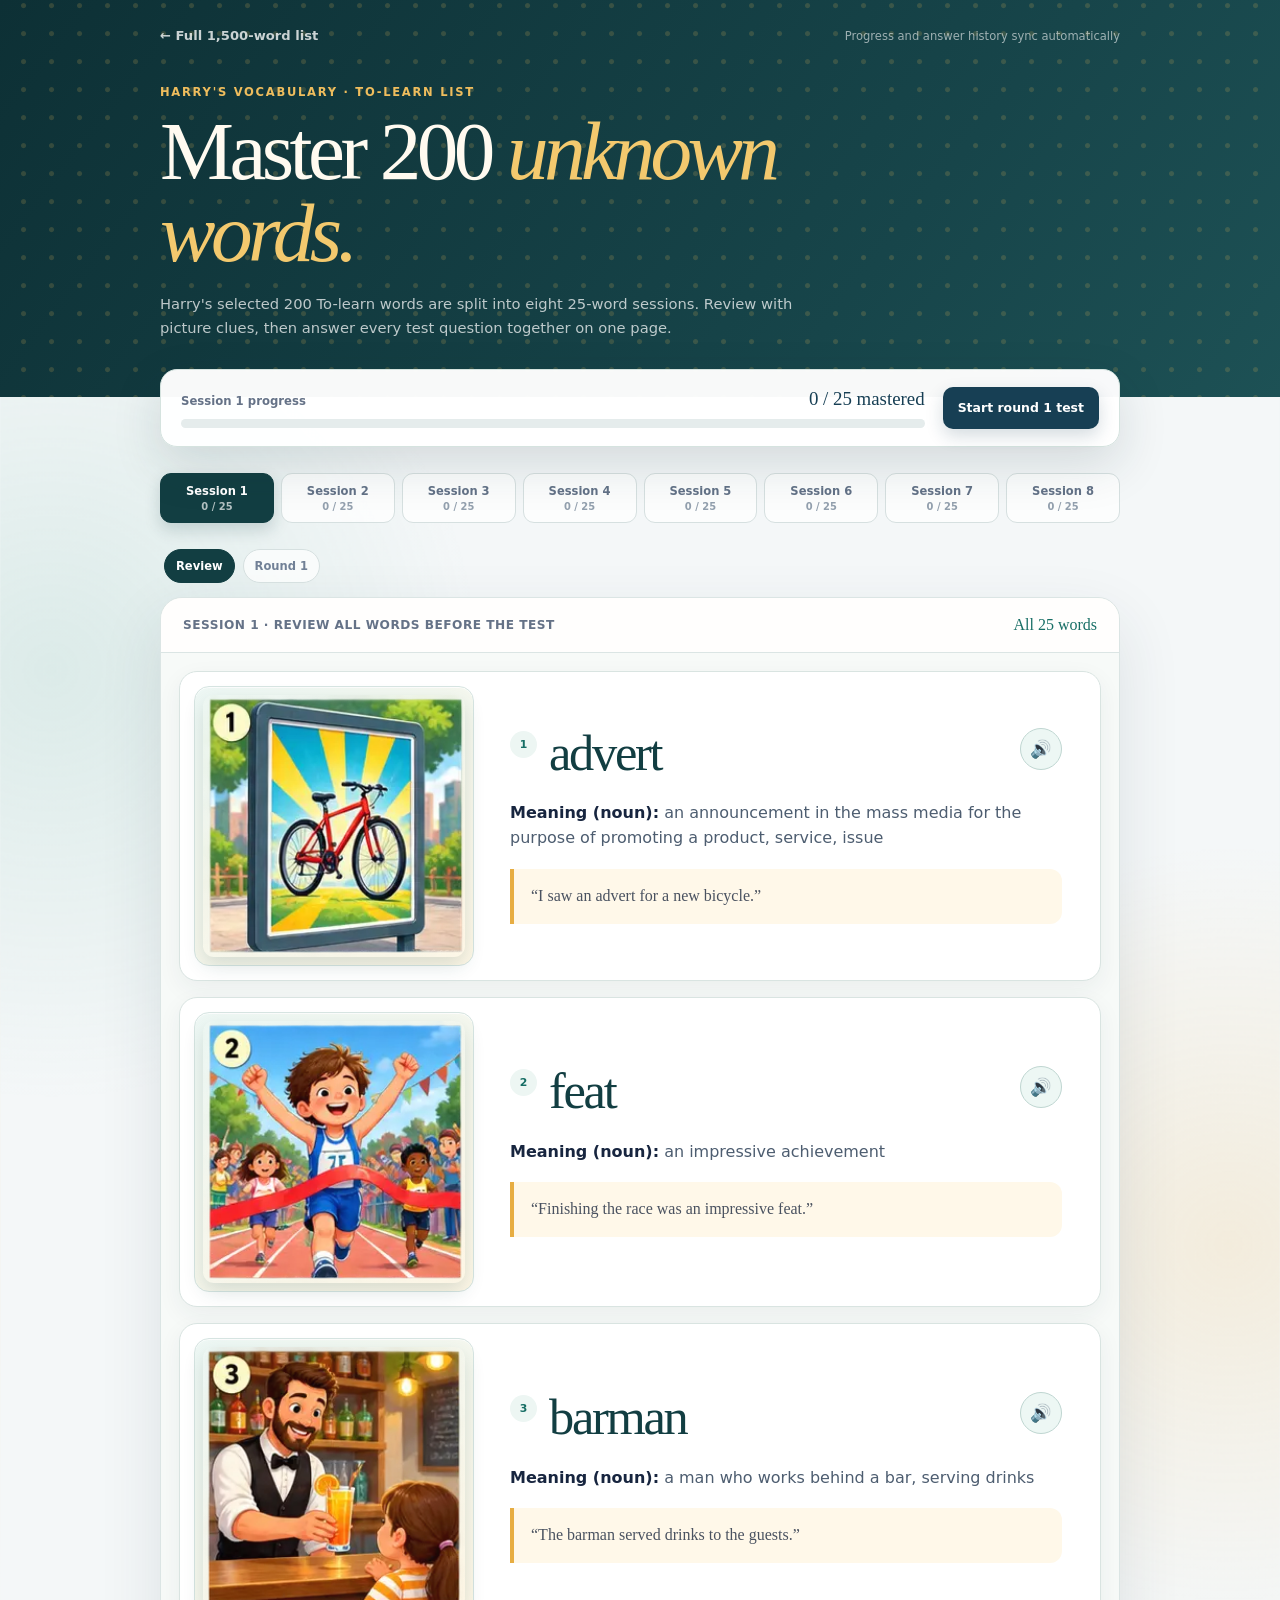
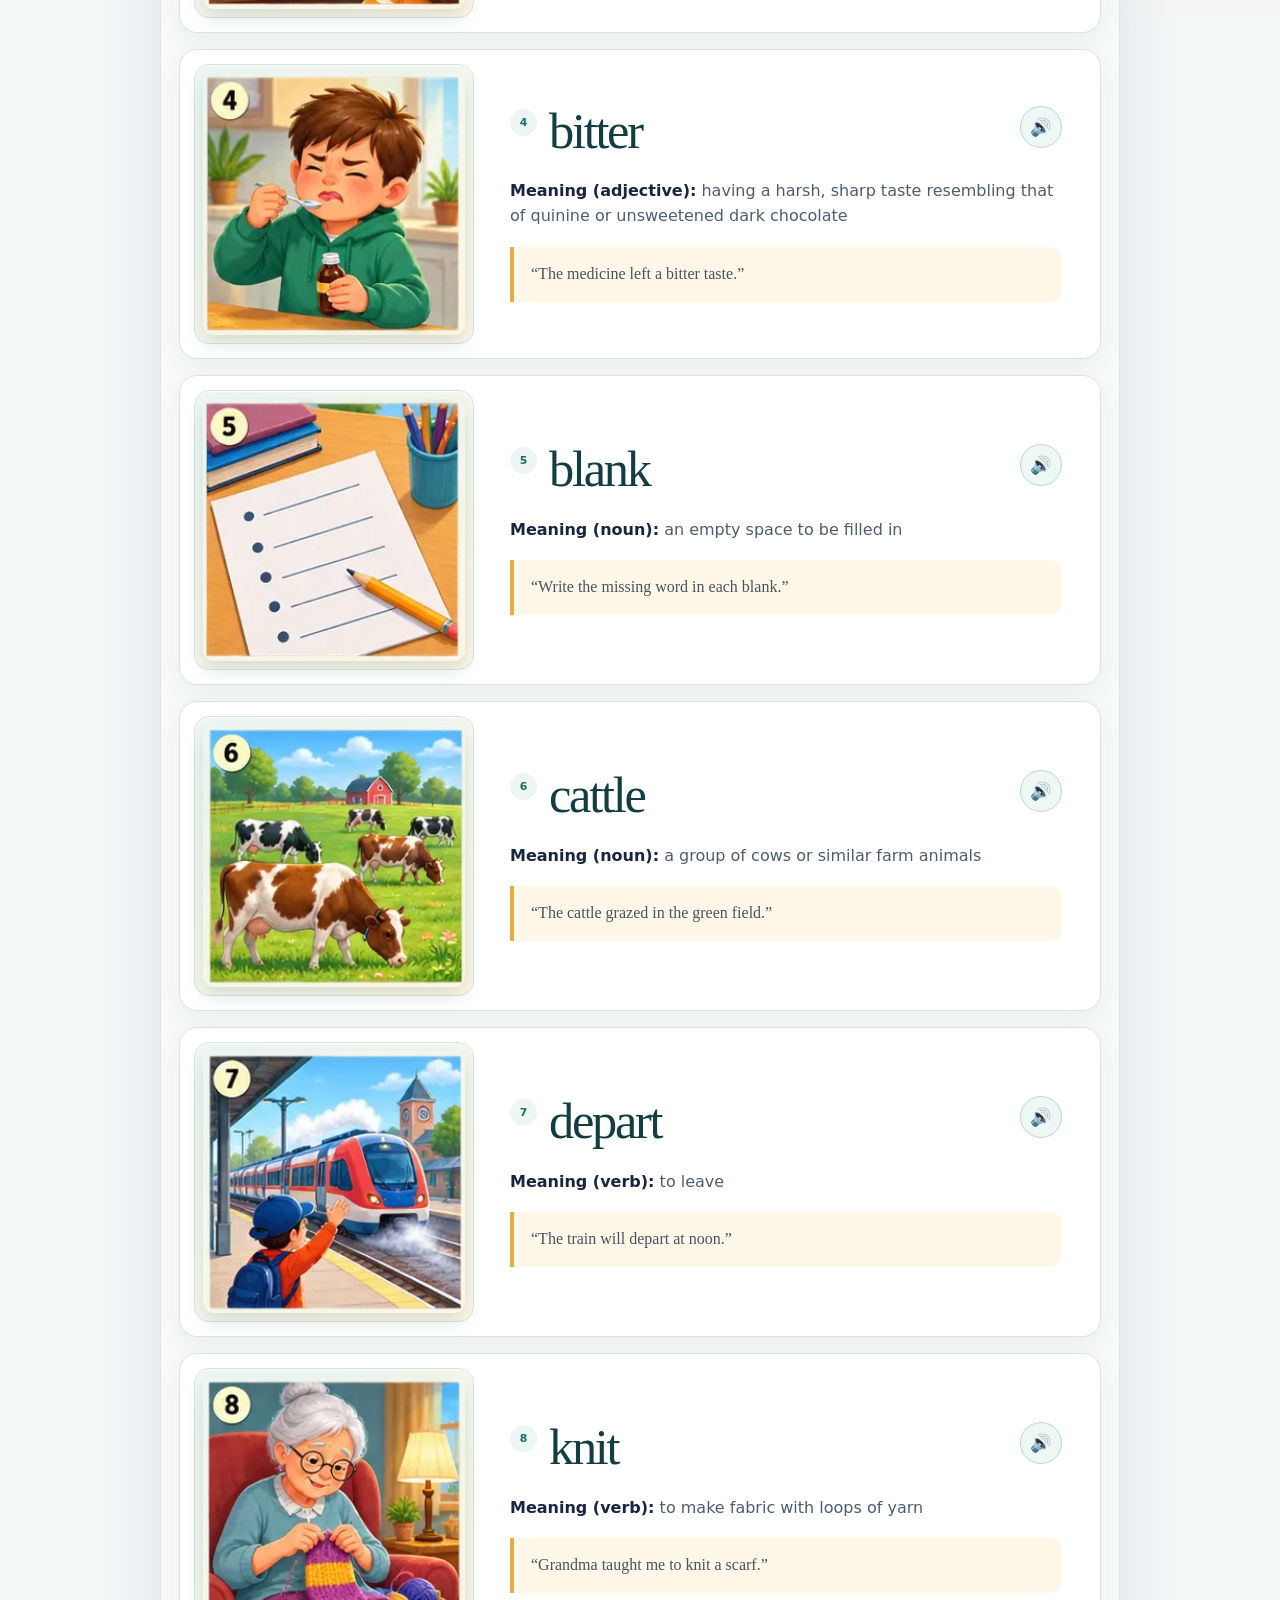
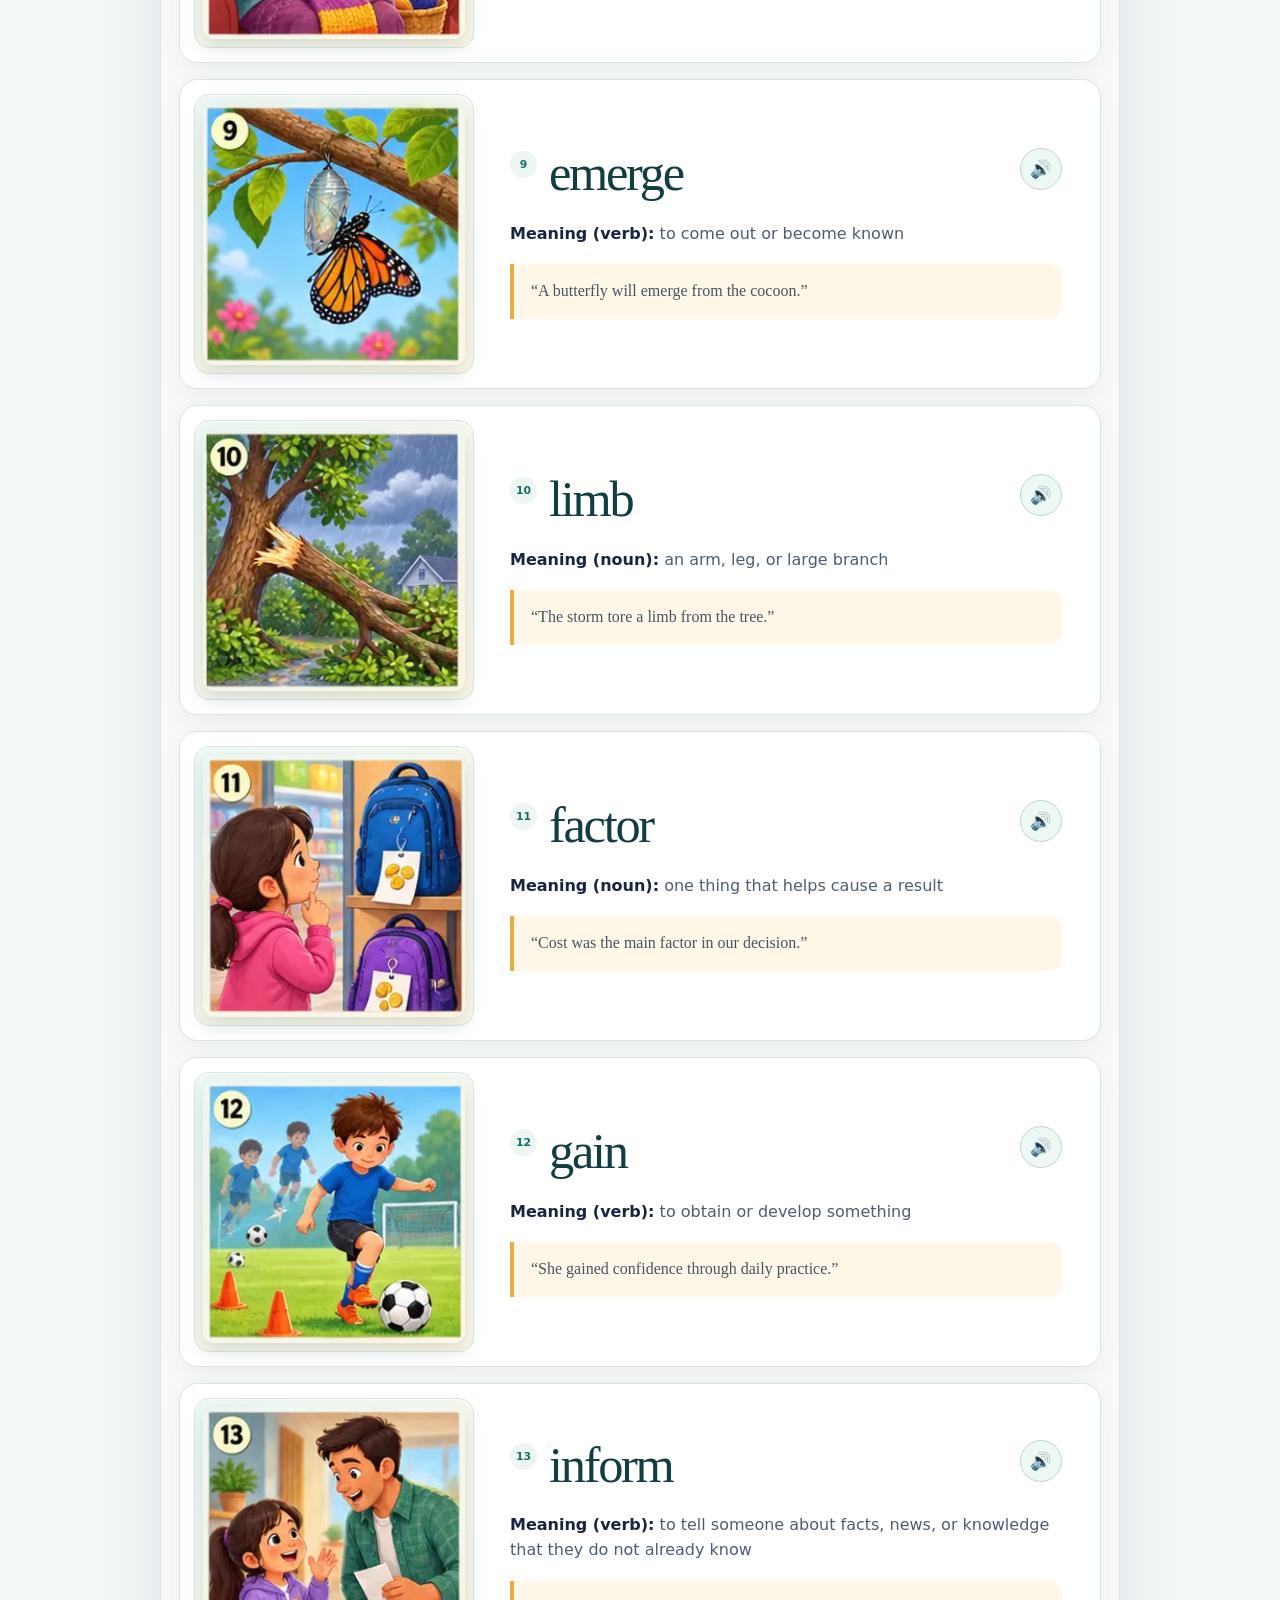
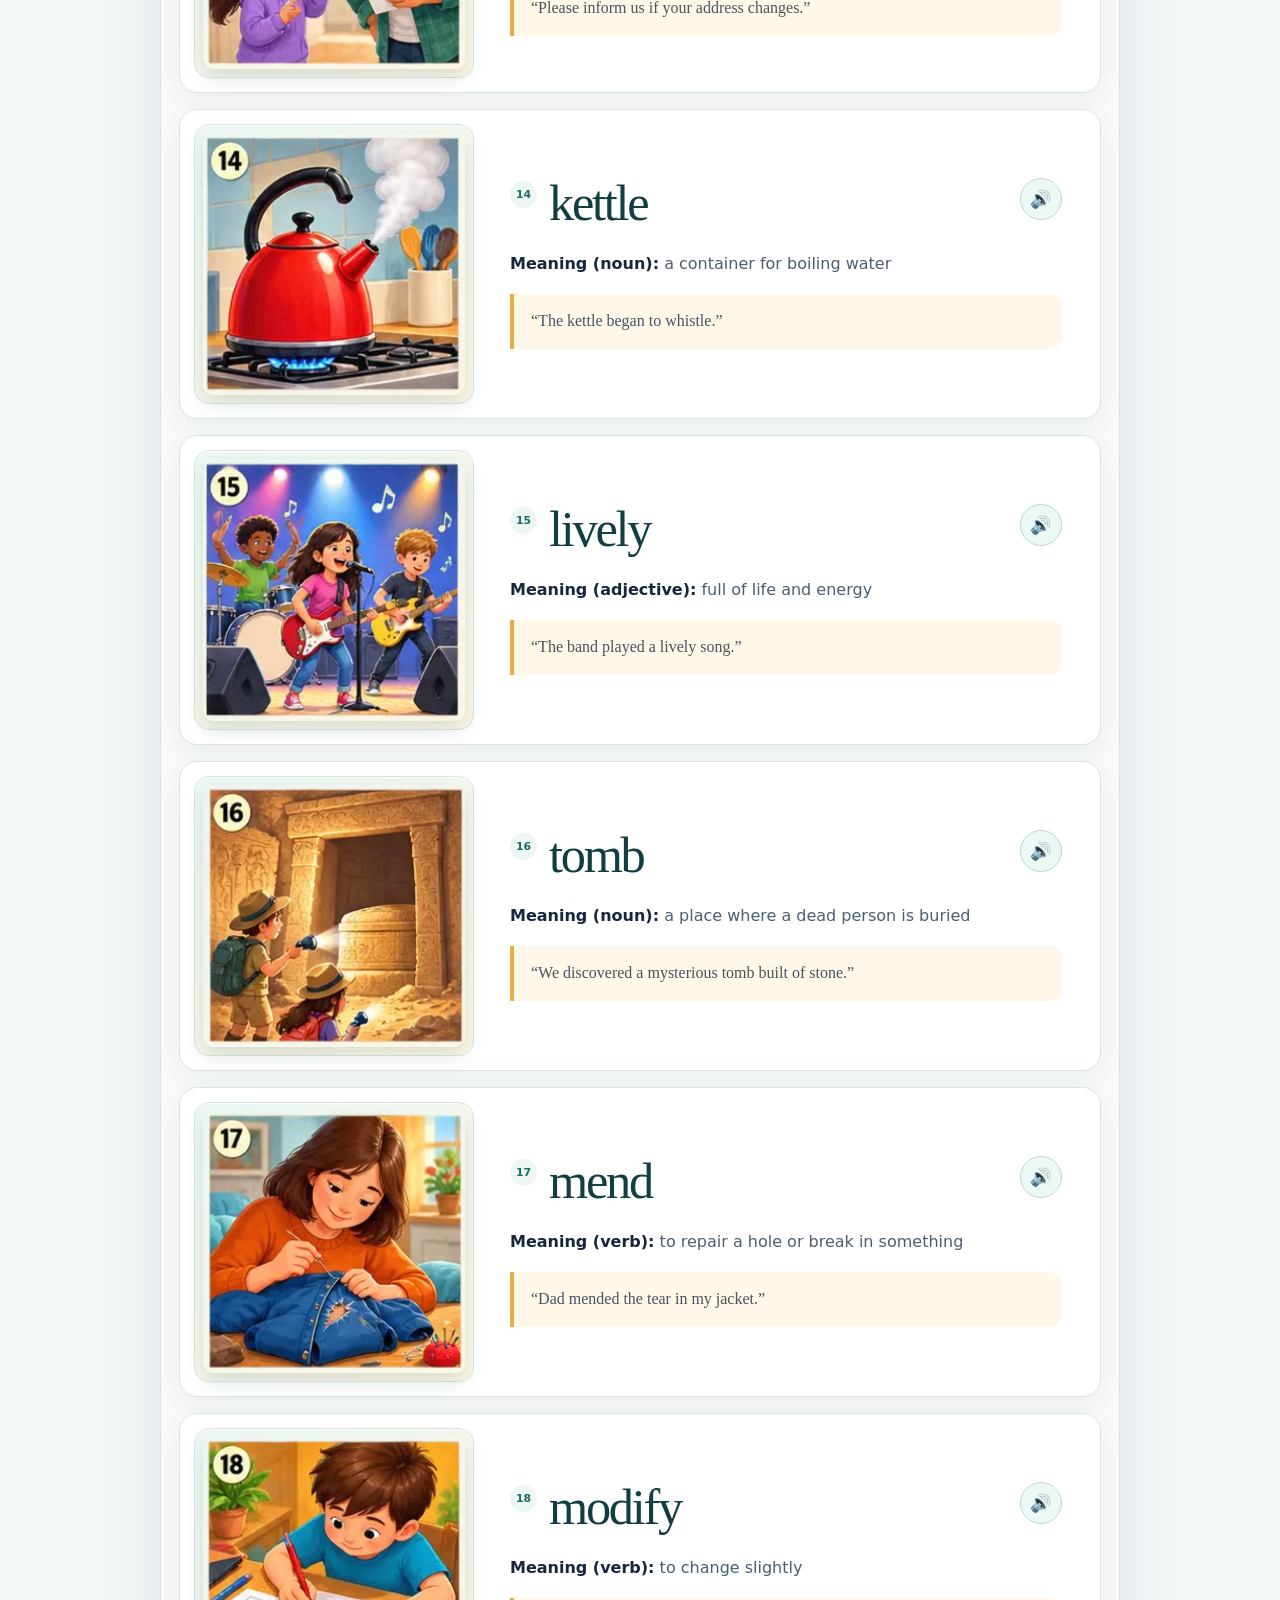
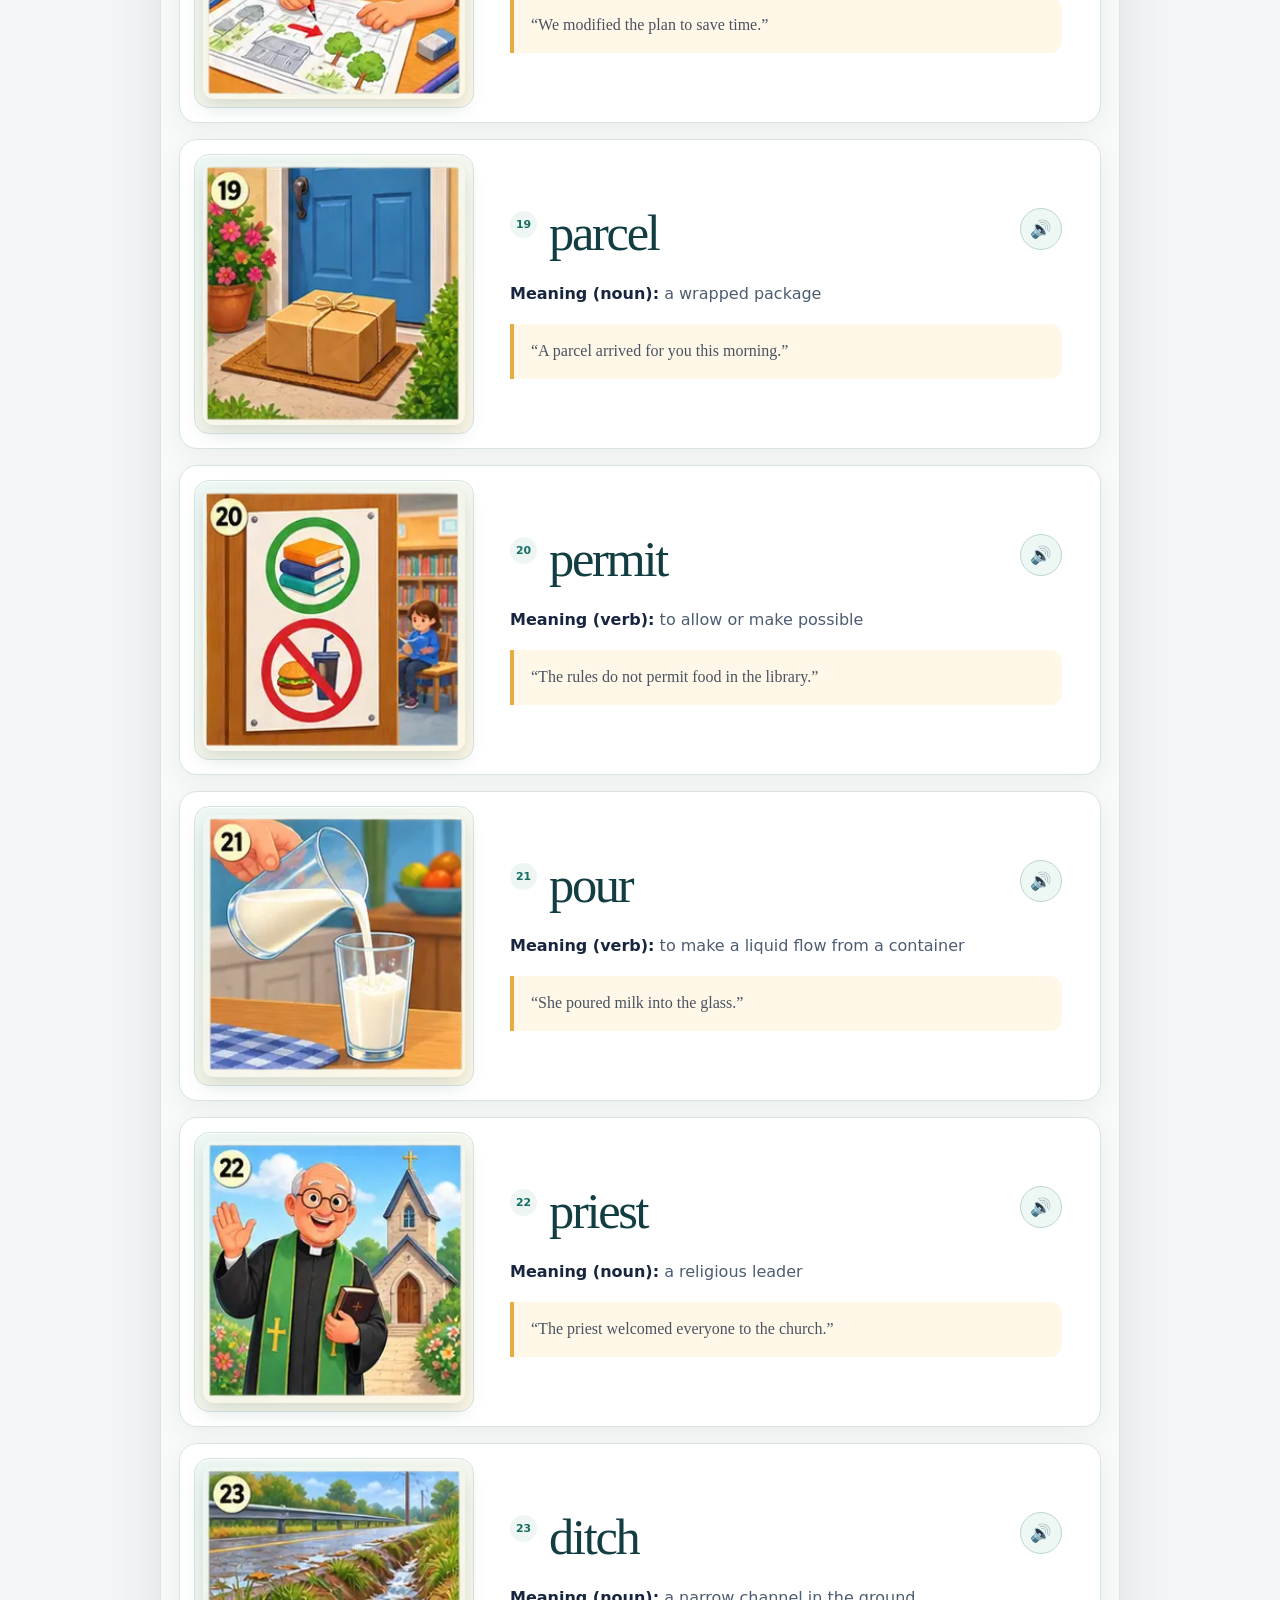
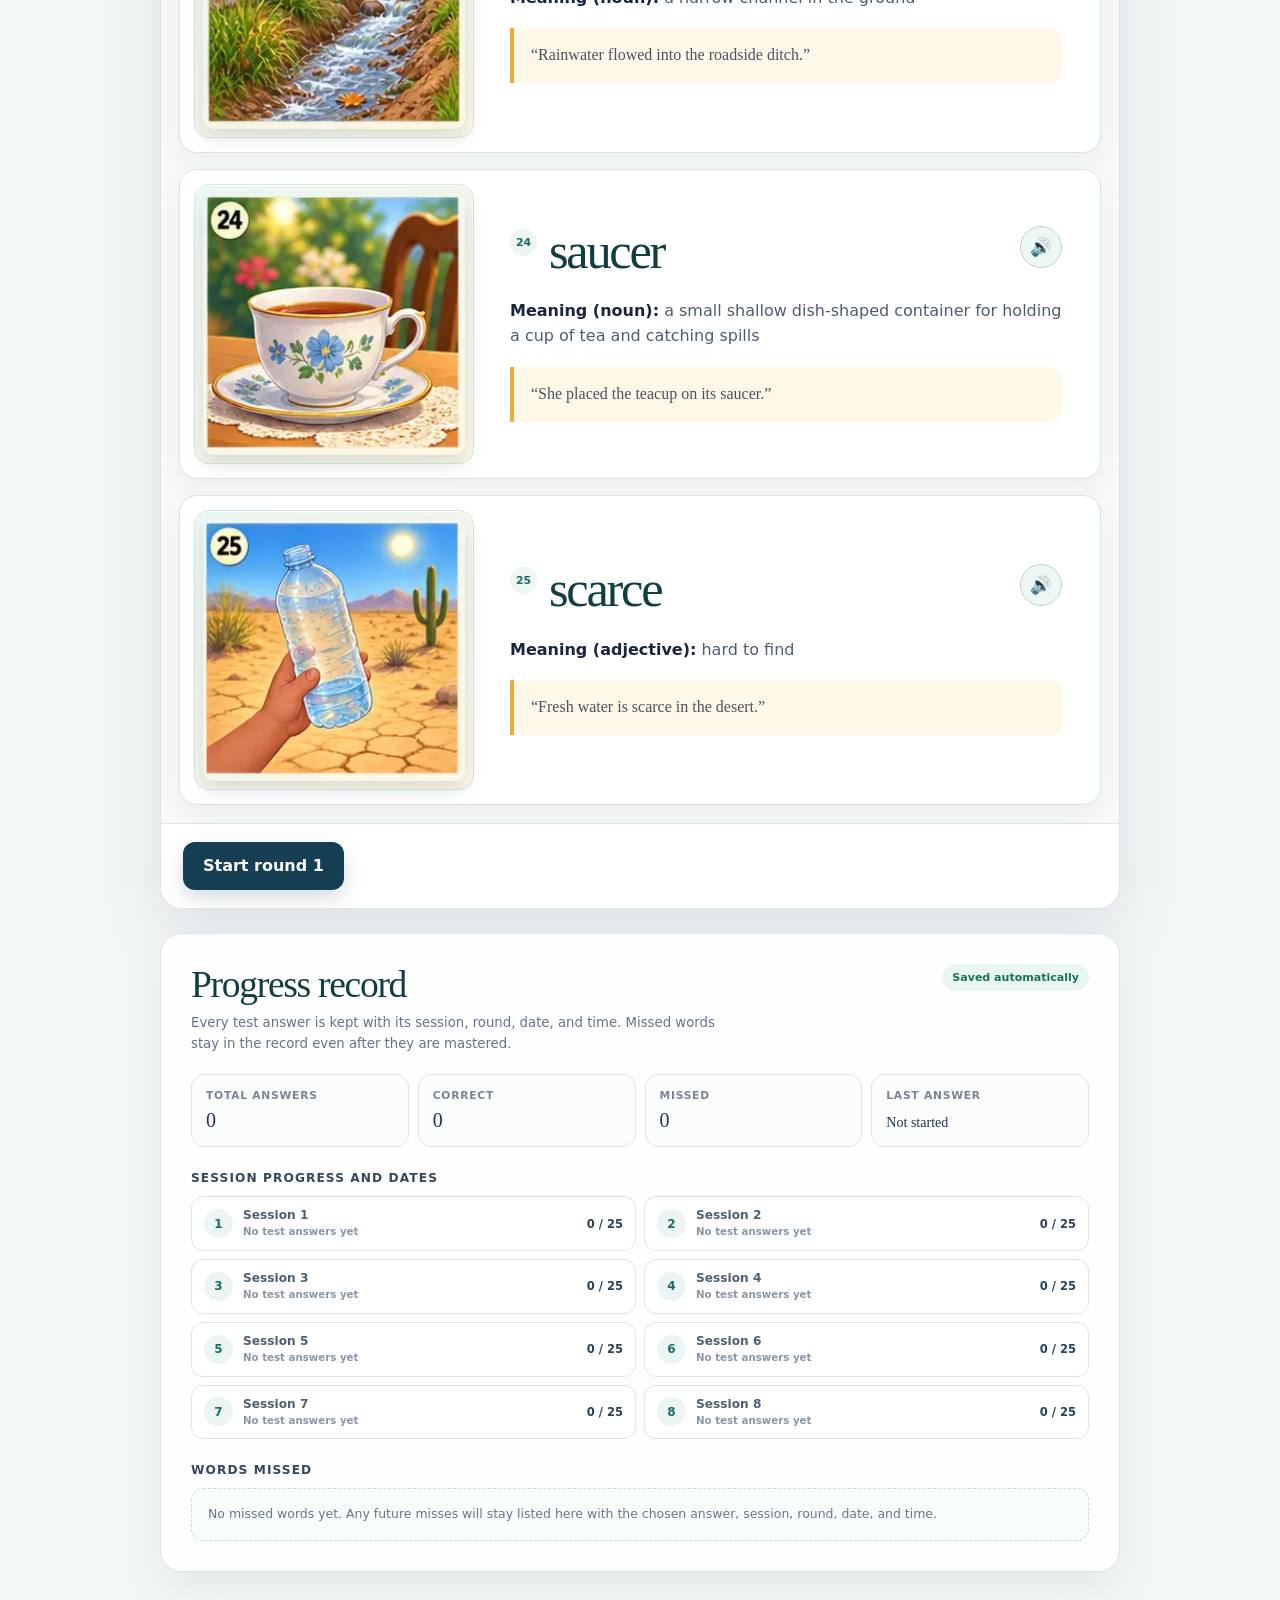
==== commit e1f5b722: "Use one-word rows for review" ====
--- a/docs/learn/index.html
+++ b/docs/learn/index.html
@@ -149,23 +149,25 @@
     .counter { color: var(--green); font: 1rem Georgia, serif; }
 
     .review-all-body { padding: 18px; background: #f7faf8; }
-    .review-grid { display: grid; grid-template-columns: repeat(3, minmax(0, 1fr)); gap: 18px; }
+    .review-grid { display: grid; grid-template-columns: 1fr; gap: 16px; }
     .review-item {
-      display: flex;
-      flex-direction: column;
+      display: grid;
+      grid-template-columns: minmax(220px, 280px) minmax(0, 1fr);
+      gap: 12px;
+      align-items: center;
       min-width: 0;
-      padding: 12px;
+      padding: 14px;
       border: 1px solid #d9e4e1;
       border-radius: 18px;
       background: white;
       box-shadow: 0 8px 24px rgba(35, 58, 73, .06);
     }
-    .review-item-copy { display: flex; flex: 1; flex-direction: column; padding: 17px 5px 5px; }
-    .review-item .word-line { align-items: flex-start; justify-content: space-between; gap: 10px; }
+    .review-item-copy { min-width: 0; padding: 20px 24px; }
+    .review-item .word-line { display: grid; grid-template-columns: auto minmax(0, 1fr) auto; align-items: flex-start; gap: 12px; }
     .review-item .word-line h2 {
       min-width: 0;
       overflow-wrap: anywhere;
-      font-size: clamp(1.7rem, 3vw, 2.35rem);
+      font-size: clamp(2rem, 4vw, 3.15rem);
       line-height: 1.02;
     }
     .review-number {
@@ -181,9 +183,9 @@
       font-size: .68rem;
       font-weight: 900;
     }
-    .review-item .speak-button { flex: 0 0 auto; width: 38px; height: 38px; font-size: 1rem; }
-    .review-item .meaning { margin-top: 17px; font-size: .9rem; line-height: 1.5; }
-    .review-item .example { margin-top: 14px; padding: 13px 14px; font-size: .9rem; line-height: 1.5; }
+    .review-item .speak-button { flex: 0 0 auto; width: 42px; height: 42px; font-size: 1.08rem; }
+    .review-item .meaning { margin-top: 22px; font-size: 1rem; line-height: 1.55; }
+    .review-item .example { margin-top: 18px; padding: 15px 17px; font-size: 1rem; line-height: 1.55; }
     .review-item .picture { min-height: 0; padding: 8px; border-radius: 15px; }
     .review-item .picture-art { border-radius: 11px; }
     .review-actions { justify-content: flex-end; }
@@ -333,7 +335,8 @@
     [hidden] { display: none !important; }
 
     @media (max-width: 820px) {
-      .review-grid { grid-template-columns: repeat(2, minmax(0, 1fr)); }
+      .review-item { grid-template-columns: minmax(190px, 240px) minmax(0, 1fr); }
+      .review-item-copy { padding: 14px 16px; }
     }
 
     @media (max-width: 640px) {
@@ -346,8 +349,15 @@
       .sessions { grid-template-columns: repeat(4, minmax(0, 1fr)); }
       .card { min-height: 0; }
       .review-all-body { padding: 10px; }
-      .review-grid { grid-template-columns: 1fr; gap: 12px; }
-      .review-item { width: 100%; max-width: 420px; margin-inline: auto; }
+      .review-grid { gap: 12px; }
+      .review-item { grid-template-columns: minmax(120px, 36%) minmax(0, 1fr); gap: 6px; align-items: start; width: 100%; padding: 10px; }
+      .review-item-copy { padding: 4px 4px 4px 12px; }
+      .review-item .word-line { gap: 6px; }
+      .review-item .word-line h2 { font-size: clamp(1.35rem, 7vw, 1.85rem); }
+      .review-number { width: 24px; height: 24px; font-size: .62rem; }
+      .review-item .speak-button { width: 34px; height: 34px; font-size: .85rem; }
+      .review-item .meaning { margin-top: 12px; font-size: .82rem; line-height: 1.45; }
+      .review-item .example { margin-top: 10px; padding: 10px; font-size: .82rem; line-height: 1.45; }
       .card-actions { padding: 14px; }
       .button { flex: 1; padding-inline: 12px; }
       .choices { grid-template-columns: 1fr; }
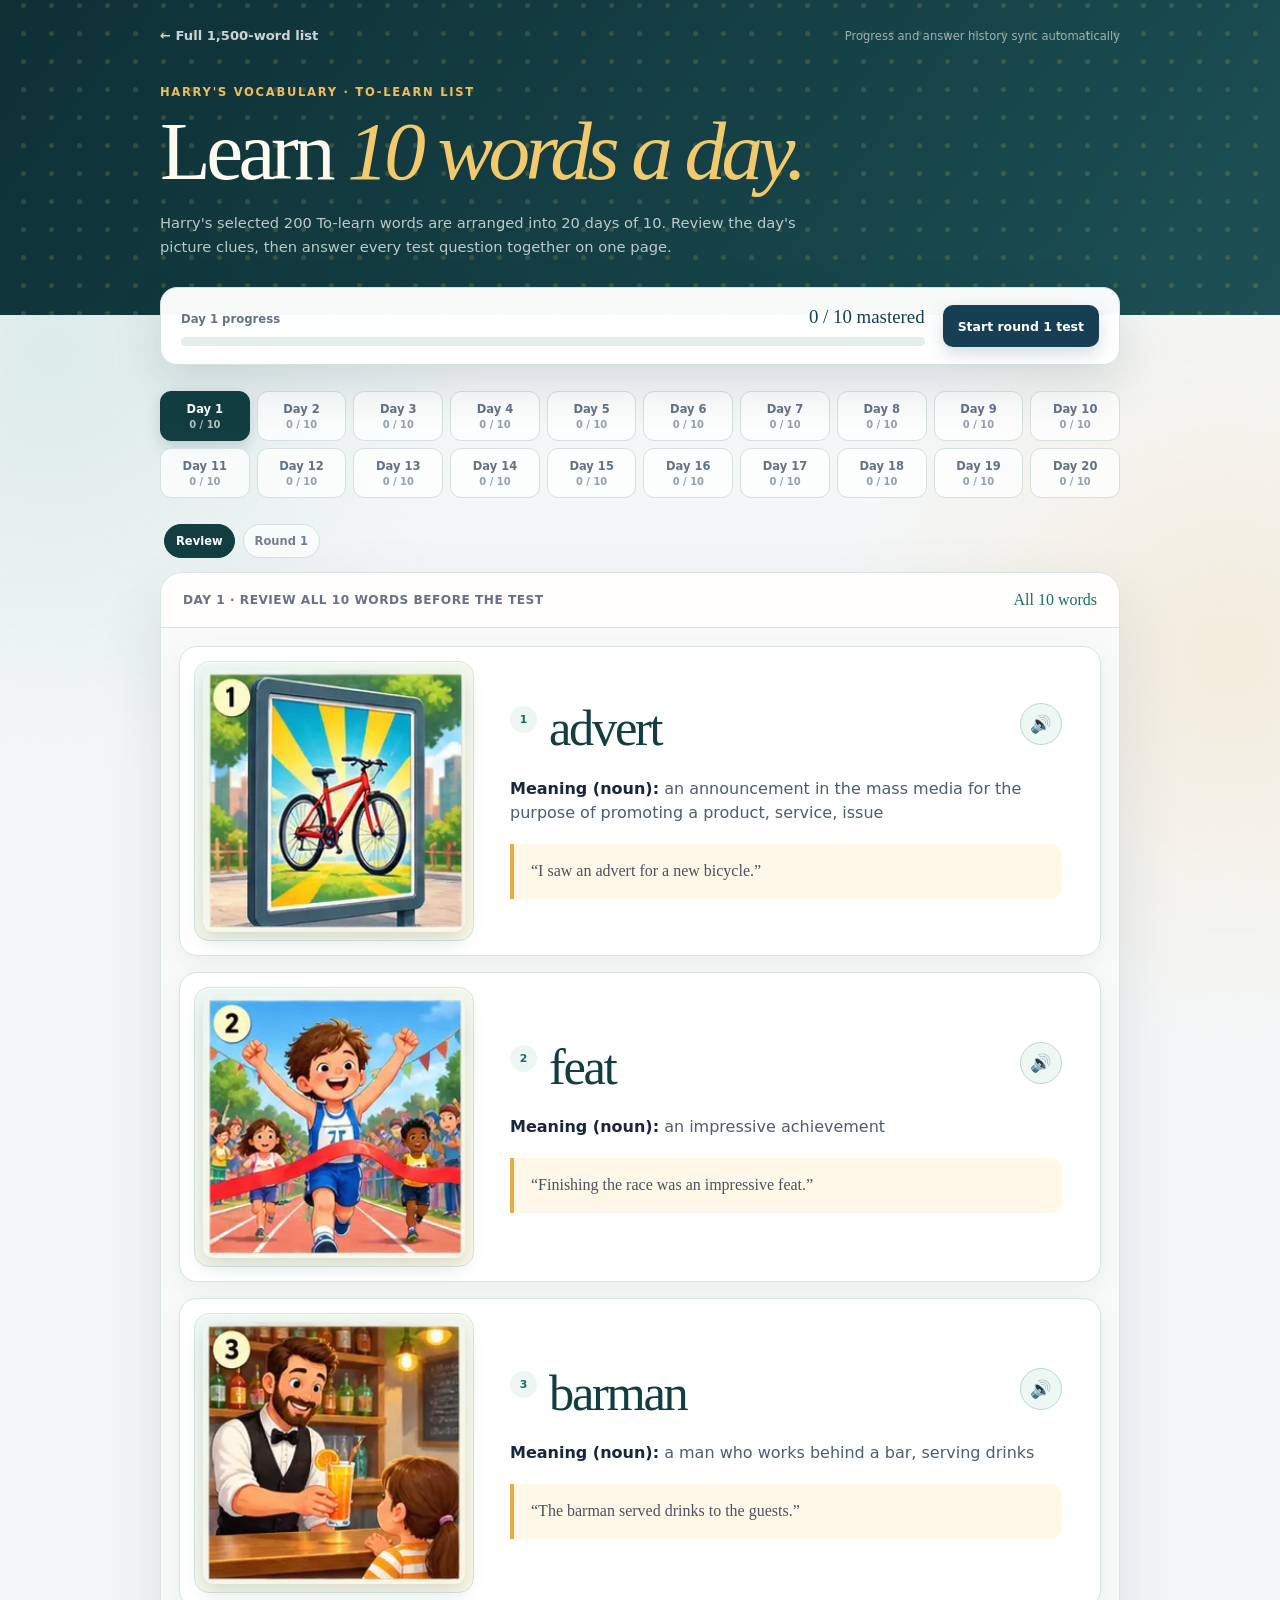
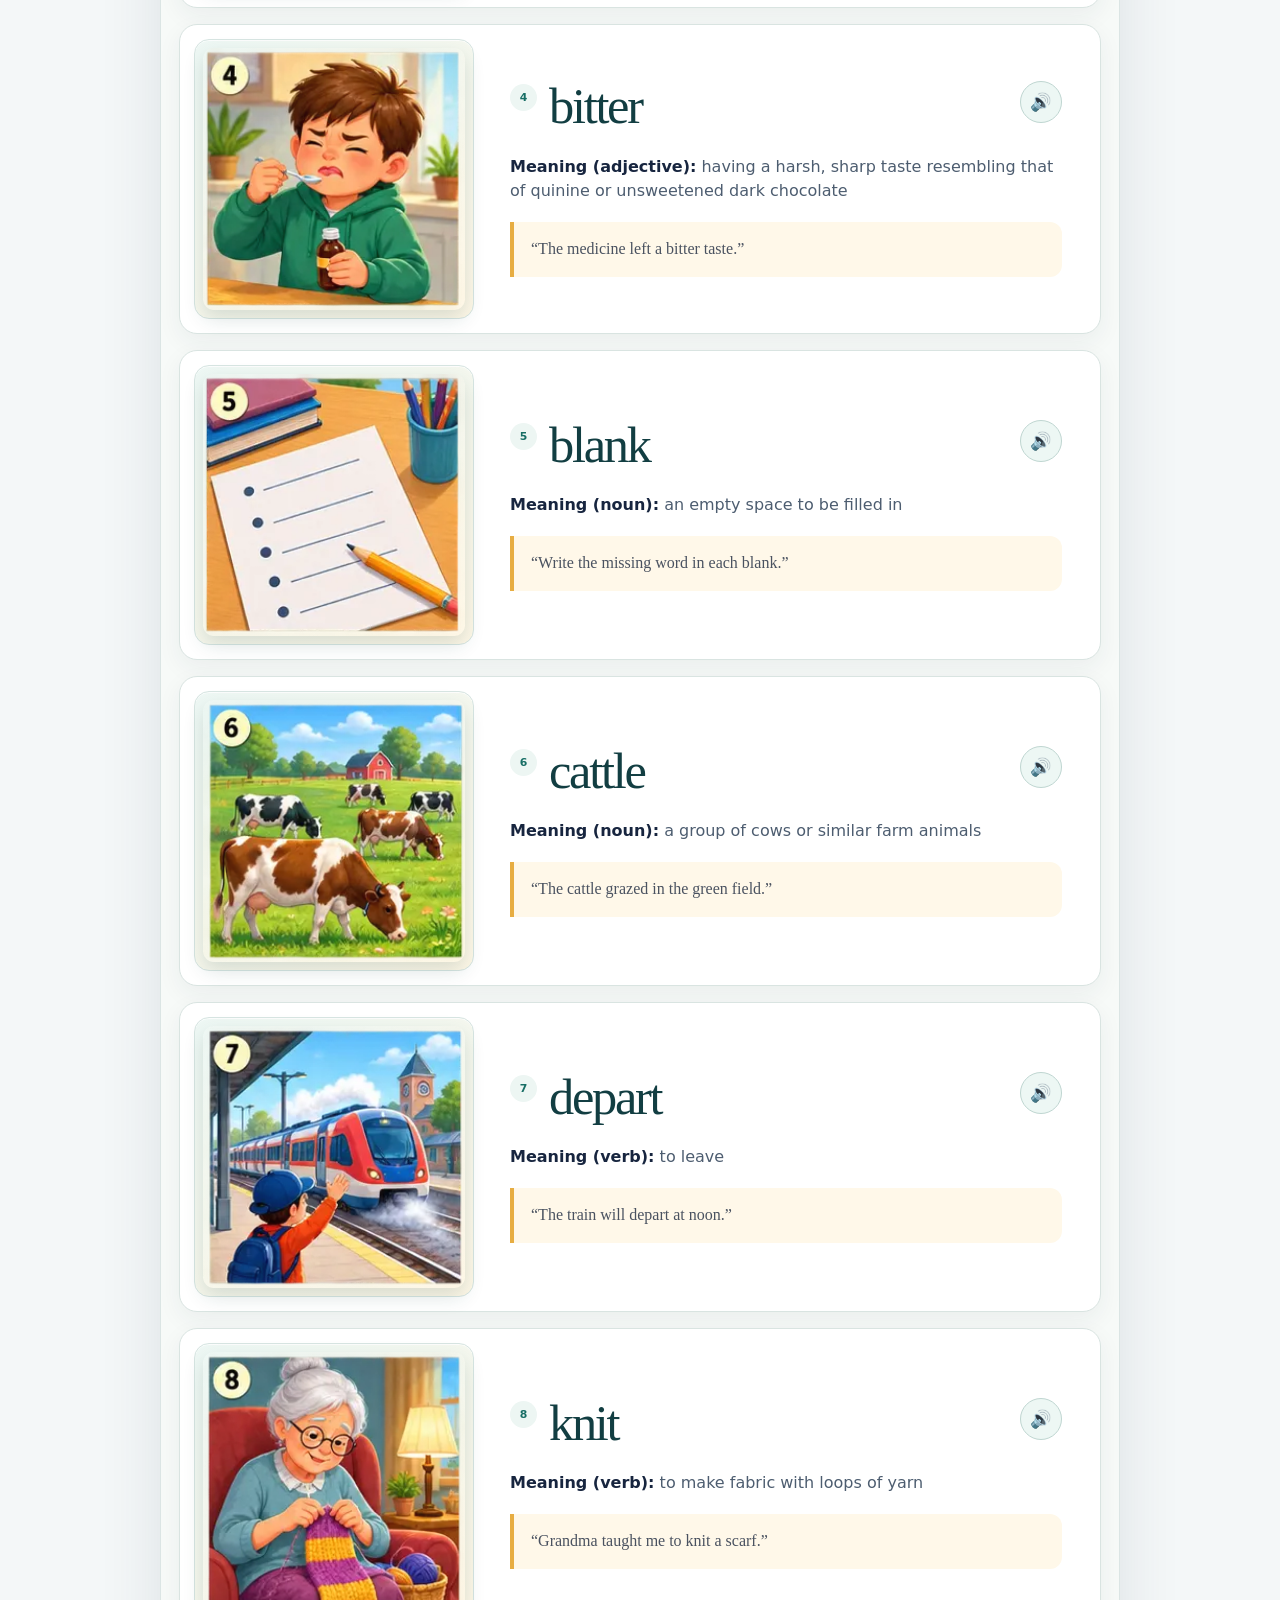
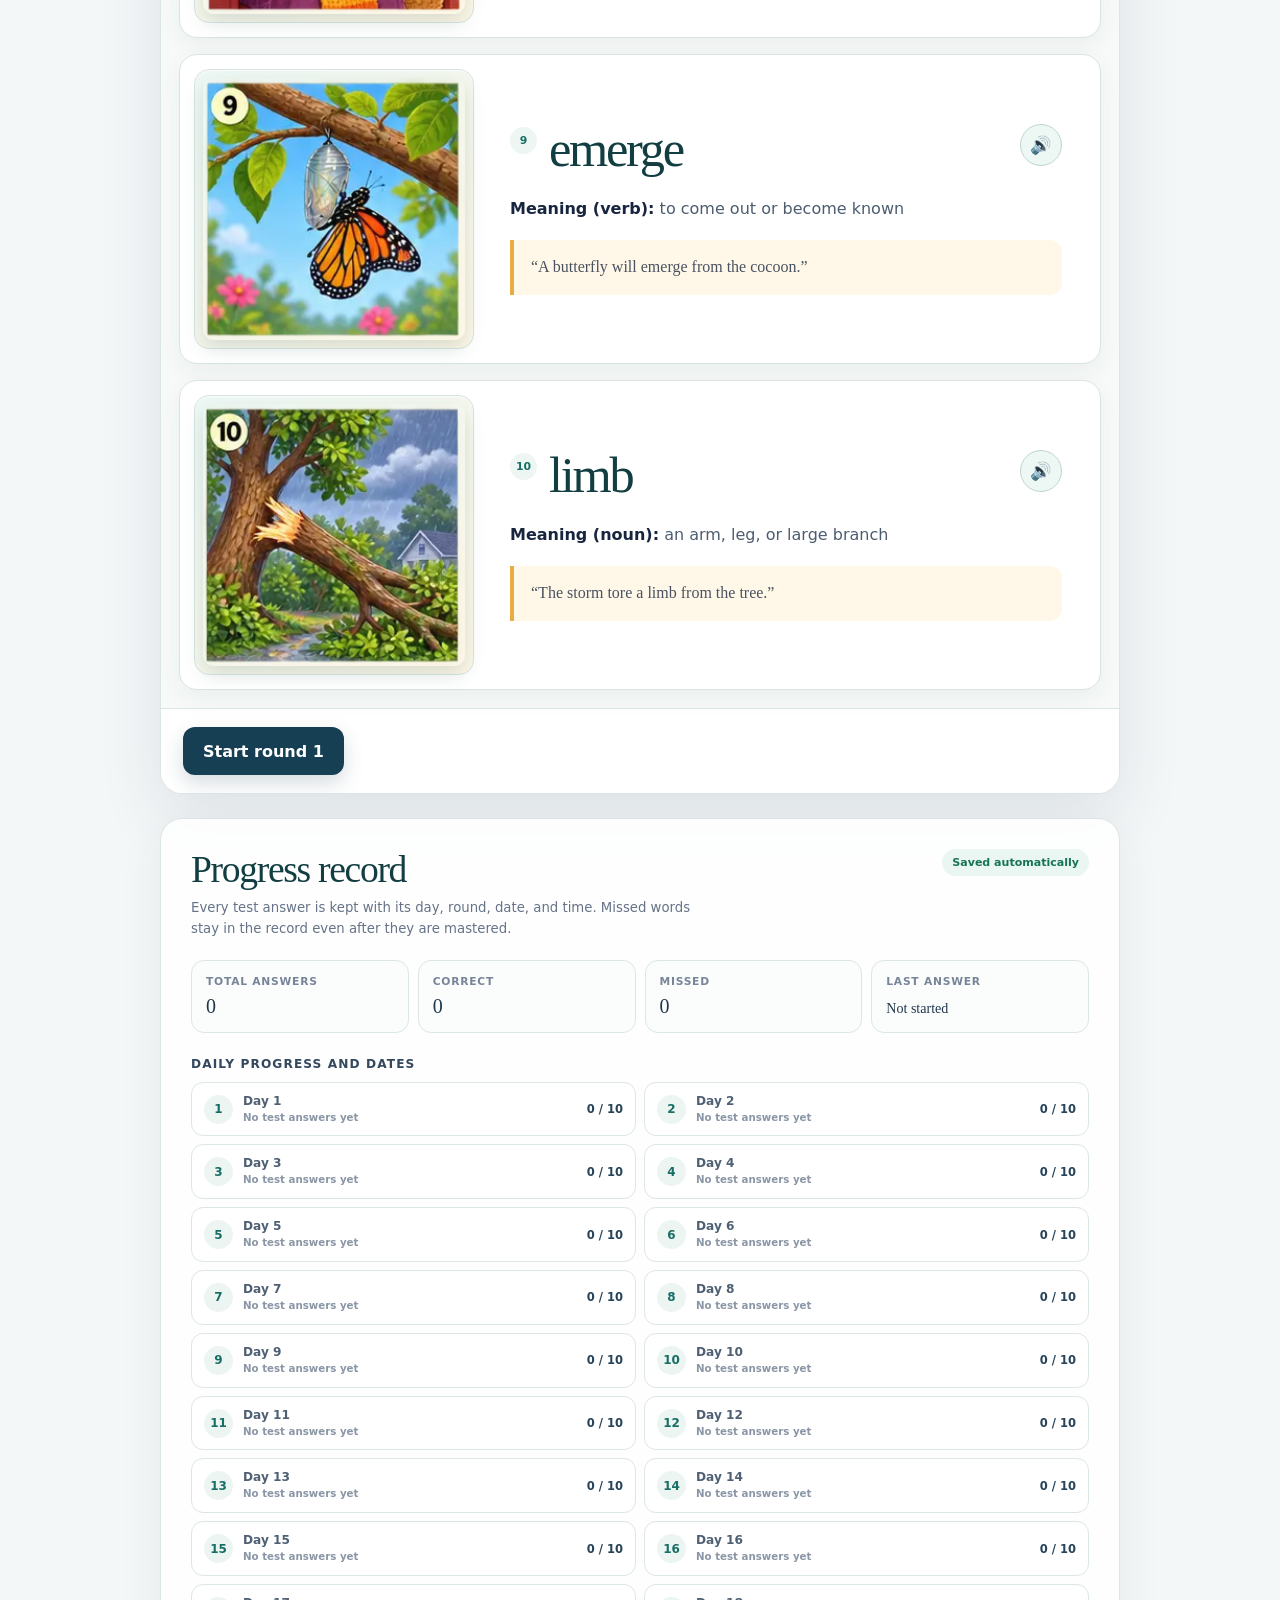
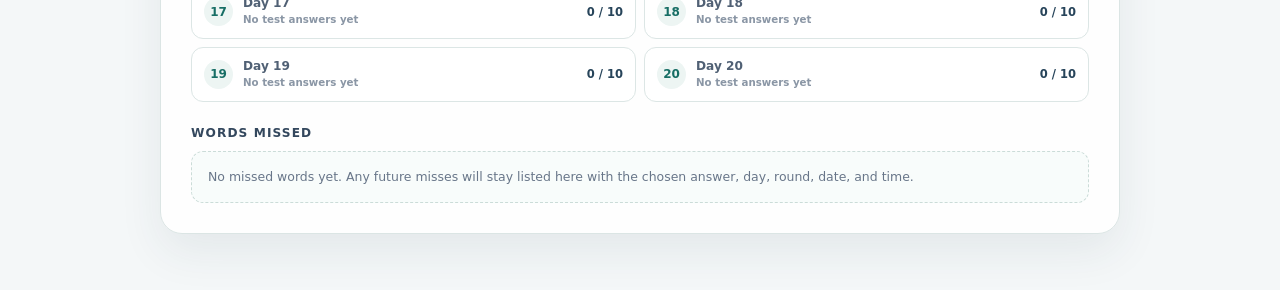
==== commit 115dbc21: "Regroup vocabulary practice into 10-word days" ====
--- a/docs/learn/index.html
+++ b/docs/learn/index.html
@@ -3,8 +3,8 @@
 <head>
   <meta charset="utf-8">
   <meta name="viewport" content="width=device-width, initial-scale=1">
-  <meta name="description" content="Review and master the first 200 words still marked To learn in Harry's Vocabulary list.">
-  <title>Harry's Vocabulary — First 200 To-Learn Words</title>
+  <meta name="description" content="Learn Harry's first 200 to-learn vocabulary words in 20 daily groups of 10 words.">
+  <title>Harry's Vocabulary — 10 Words a Day</title>
   <style>
     :root {
       color-scheme: light;
@@ -100,7 +100,7 @@
     .test-now:hover { background: #0f3346; transform: translateY(-1px); }
 
     .rounds { display: flex; align-items: center; gap: 8px; margin: 26px 4px 14px; overflow-x: auto; }
-    .sessions { display: grid; grid-template-columns: repeat(8, minmax(0, 1fr)); gap: 7px; margin: 26px 0 14px; }
+    .sessions { display: grid; grid-template-columns: repeat(10, minmax(0, 1fr)); gap: 7px; margin: 26px 0 14px; }
     .session-button {
       min-width: 0;
       padding: 10px 6px;
@@ -335,6 +335,7 @@
     [hidden] { display: none !important; }
 
     @media (max-width: 820px) {
+      .sessions { grid-template-columns: repeat(5, minmax(0, 1fr)); }
       .review-item { grid-template-columns: minmax(190px, 240px) minmax(0, 1fr); }
       .review-item-copy { padding: 14px 16px; }
     }
@@ -386,15 +387,15 @@
         <span class="save-note">Progress and answer history sync automatically</span>
       </nav>
       <p class="eyebrow">Harry's vocabulary · To-learn list</p>
-      <h1>Master 200 <em>unknown words.</em></h1>
-      <p class="intro">These are the first 200 words still marked “To learn,” split into eight 25-word sessions. Review, hear each word, then test until every missed word is mastered.</p>
+      <h1>Learn <em>10 words a day.</em></h1>
+      <p class="intro">Harry's first 200 “To learn” words are arranged into 20 daily groups. Review each day's 10 picture clues, then test until every missed word is mastered.</p>
     </div>
   </header>
 
   <main class="shell">
     <section class="status-card" aria-label="Learning progress">
       <div>
-        <div class="progress-copy"><span id="progress-label">Loading Session 1</span><strong id="progress-number">0 / 25 mastered</strong></div>
+        <div class="progress-copy"><span id="progress-label">Loading Day 1</span><strong id="progress-number">0 / 10 mastered</strong></div>
         <div class="progress-track" aria-hidden="true"><span id="progress-bar"></span></div>
       </div>
       <div class="status-actions">
@@ -402,12 +403,12 @@
       </div>
     </section>
 
-    <div class="sessions" id="sessions" aria-label="Choose a 25-word session"></div>
+    <div class="sessions" id="sessions" aria-label="Choose a 10-word day"></div>
     <div class="rounds" id="rounds" aria-label="Learning steps"></div>
     <section class="card" id="card" aria-live="polite"><div class="center-body"><div><div class="seal" aria-hidden="true">…</div><h2>Loading to-learn words</h2></div></div></section>
     <section class="record-card" id="record-card" aria-labelledby="record-title">
       <div class="record-head">
-        <div><h2 id="record-title">Progress record</h2><p>Every test answer is kept with its session, round, date, and time. Missed words stay in the record even after they are mastered.</p></div>
+        <div><h2 id="record-title">Progress record</h2><p>Every test answer is kept with its day, round, date, and time. Missed words stay in the record even after they are mastered.</p></div>
         <span class="record-badge">Saved automatically</span>
       </div>
       <div id="record-content"><p class="empty-record">Your dated learning record will appear here after the first test answer.</p></div>
@@ -419,8 +420,11 @@
   <script src="https://shangguanyun08.github.io/marco-learning-hub/shared-online-sync.js?v=1"></script>
   <script>
     const MAIN_KNOWN_KEY = "harry-combined-vocabulary-known-v2";
-    const SESSION_SIZE = 25;
-    const SESSION_COUNT = 8;
+    const SESSION_SIZE = 10;
+    const SESSION_COUNT = 20;
+    const LEGACY_SESSION_SIZE = 25;
+    const LEGACY_SESSION_COUNT = 8;
+    const PROGRESS_VERSION = 4;
     const STORAGE_KEY = "harry-vocabulary-to-learn-200-v2";
     const ILLUSTRATION_IDS = [
       [34, 39, 42, 43, 44, 49, 54, 55, 60, 62, 65, 75, 80, 85, 92, 95, 96, 97, 101, 104, 106, 108, 112, 120, 121],
@@ -493,7 +497,7 @@
       questionIndex: 0,
       answer: {},
       roundStartCount: 0,
-      progress: { version: 3, activeSession: 1, sessions: {}, activity: [] }
+      progress: { version: PROGRESS_VERSION, grouping: "10-words-per-day", activeSession: 1, sessions: {}, activity: [] }
     };
 
     const card = document.querySelector("#card");
@@ -563,13 +567,121 @@
       return (ids || []).filter(function(id) { return valid.has(id); });
     }
 
+    function validSavedProgress(value) {
+      return Boolean(value && [2, 3, PROGRESS_VERSION].includes(value.version) &&
+        value.sessions && typeof value.sessions === "object" &&
+        (value.activity == null || Array.isArray(value.activity)));
+    }
+
+    function earliestDate(values) {
+      return values.filter(Boolean).sort(function(a, b) {
+        return new Date(a).getTime() - new Date(b).getTime();
+      })[0] || null;
+    }
+
+    function latestDate(values) {
+      return values.filter(Boolean).sort(function(a, b) {
+        return new Date(b).getTime() - new Date(a).getTime();
+      })[0] || null;
+    }
+
+    function migrateLegacyProgress(progress) {
+      const masteredIds = new Set();
+      Object.keys(progress.sessions || {}).forEach(function(key) {
+        const stored = progress.sessions[key] || {};
+        (stored.mastered || []).forEach(function(id) { masteredIds.add(id); });
+      });
+
+      const migratedSessions = {};
+      for (let day = 1; day <= SESSION_COUNT; day += 1) {
+        const dayWords = wordsForSession(day);
+        const dayMastered = dayWords.map(function(item) { return item.id; }).filter(function(id) {
+          return masteredIds.has(id);
+        });
+        const startIndex = (day - 1) * SESSION_SIZE;
+        const endIndex = startIndex + dayWords.length - 1;
+        const firstLegacySession = Math.floor(startIndex / LEGACY_SESSION_SIZE) + 1;
+        const lastLegacySession = Math.floor(endIndex / LEGACY_SESSION_SIZE) + 1;
+        const sourceSessions = [];
+        for (let number = firstLegacySession; number <= lastLegacySession; number += 1) {
+          const source = progress.sessions[String(number)];
+          if (source) sourceSessions.push(source);
+        }
+        if (!dayMastered.length && !sourceSessions.length) continue;
+        const complete = dayMastered.length === dayWords.length;
+        const startedAt = earliestDate(sourceSessions.map(function(item) { return item.startedAt; }));
+        const lastStudiedAt = latestDate(sourceSessions.map(function(item) { return item.lastStudiedAt; }));
+        const completedAt = complete ? latestDate(sourceSessions.map(function(item) {
+          return item.completedAt || item.lastStudiedAt;
+        })) : null;
+        migratedSessions[String(day)] = {
+          mastered: dayMastered,
+          round: Math.max(1, ...sourceSessions.map(function(item) { return Number(item.round) || 1; })),
+          completed: complete,
+          startedAt: startedAt,
+          lastStudiedAt: lastStudiedAt,
+          completedAt: completedAt
+        };
+      }
+
+      const oldActiveSession = Math.min(LEGACY_SESSION_COUNT, Math.max(1, Number(progress.activeSession) || 1));
+      const firstActiveDay = Math.floor(((oldActiveSession - 1) * LEGACY_SESSION_SIZE) / SESSION_SIZE) + 1;
+      const lastActiveDay = Math.min(SESSION_COUNT,
+        Math.floor(((oldActiveSession * LEGACY_SESSION_SIZE) - 1) / SESSION_SIZE) + 1);
+      let activeDay = lastActiveDay;
+      for (let day = firstActiveDay; day <= lastActiveDay; day += 1) {
+        const stored = migratedSessions[String(day)] || {};
+        if ((stored.mastered || []).length < wordsForSession(day).length) {
+          activeDay = day;
+          break;
+        }
+      }
+
+      const wordIndexById = new Map(WORDS.map(function(item, index) { return [item.id, index]; }));
+      const migratedActivity = (progress.activity || []).map(function(entry) {
+        const wordIndex = wordIndexById.get(entry.wordId);
+        if (wordIndex === undefined) return entry;
+        const day = Math.floor(wordIndex / SESSION_SIZE) + 1;
+        return Object.assign({}, entry, {
+          legacySession: entry.session,
+          session: day,
+          day: day
+        });
+      });
+
+      return {
+        version: PROGRESS_VERSION,
+        grouping: "10-words-per-day",
+        activeSession: activeDay,
+        sessions: migratedSessions,
+        activity: migratedActivity
+      };
+    }
+
+    function normalizeProgress(progress) {
+      if (!validSavedProgress(progress)) {
+        return { version: PROGRESS_VERSION, grouping: "10-words-per-day", activeSession: 1, sessions: {}, activity: [] };
+      }
+      if (progress.version < PROGRESS_VERSION || progress.grouping !== "10-words-per-day") {
+        return migrateLegacyProgress(progress);
+      }
+      return {
+        version: PROGRESS_VERSION,
+        grouping: "10-words-per-day",
+        activeSession: Math.min(SESSION_COUNT, Math.max(1, Number(progress.activeSession) || 1)),
+        sessions: progress.sessions,
+        activity: Array.isArray(progress.activity) ? progress.activity : []
+      };
+    }
+
     function save() {
       if (!WORDS.length) return;
       const savedAt = new Date().toISOString();
       const sessionKey = String(state.session);
       const previous = state.progress.sessions[sessionKey] || {};
       const completed = state.mastered.size === currentWords().length;
-      state.progress.version = 3;
+      state.progress.version = PROGRESS_VERSION;
+      state.progress.grouping = "10-words-per-day";
       state.progress.activeSession = state.session;
       state.progress.sessions[sessionKey] = {
         mastered: Array.from(state.mastered),
@@ -598,13 +710,8 @@
     function restore() {
       try {
         const saved = JSON.parse(localStorage.getItem(STORAGE_KEY) || "null");
-        if (saved && (saved.version === 2 || saved.version === 3) && saved.sessions && typeof saved.sessions === "object") {
-          state.progress = {
-            version: 3,
-            activeSession: saved.activeSession || 1,
-            sessions: saved.sessions,
-            activity: Array.isArray(saved.activity) ? saved.activity : []
-          };
+        if (validSavedProgress(saved)) {
+          state.progress = normalizeProgress(saved);
           localStorage.setItem(STORAGE_KEY, JSON.stringify(state.progress));
         }
       } catch (_) {}
@@ -672,7 +779,7 @@
             ? "Last answer " + formatDateTime(latestAnswer)
             : "No test answers yet";
         sessionRows.push(
-          '<div class="session-record"><strong>' + number + '</strong><p>Session ' + number +
+          '<div class="session-record"><strong>' + number + '</strong><p>Day ' + number +
           '<small>' + escapeHtml(datedStatus) + '</small></p><span class="session-score">' +
           mastered + ' / ' + SESSION_SIZE + '</span></div>'
         );
@@ -706,7 +813,7 @@
         const meaning = item ? item.meaning : "Saved missed word";
         return '<div class="miss-row"><div class="miss-word"><strong>' + escapeHtml(entry.word) +
           '</strong><span>' + escapeHtml(meaning) + '</span></div><div class="miss-detail">Last chose <strong>' +
-          escapeHtml(entry.lastSelectedWord || "another word") + '</strong><br>Session ' + entry.session +
+          escapeHtml(entry.lastSelectedWord || "another word") + '</strong><br>Day ' + entry.session +
           ' · Round ' + entry.round + ' · <time datetime="' + escapeHtml(entry.lastAt || "") + '">' +
           escapeHtml(formatDateTime(entry.lastAt)) + '</time></div><div class="miss-meta"><span>' +
           entry.count + (entry.count === 1 ? " miss" : " misses") + '</span><small>' +
@@ -714,10 +821,10 @@
       }).join("");
 
       recordContent.innerHTML = stats +
-        '<div class="record-section"><h3>Session progress and dates</h3><div class="session-records">' +
+        '<div class="record-section"><h3>Daily progress and dates</h3><div class="session-records">' +
         sessionRows.join("") + '</div></div>' +
         '<div class="record-section"><h3>Words missed</h3><div class="miss-list">' +
-        (missedRows || '<p class="empty-record">No missed words yet. Any future misses will stay listed here with the chosen answer, session, round, date, and time.</p>') +
+        (missedRows || '<p class="empty-record">No missed words yet. Any future misses will stay listed here with the chosen answer, day, round, date, and time.</p>') +
         '</div></div>';
     }
 
@@ -730,7 +837,7 @@
         if (number === state.session) classes.push("active");
         buttons.push(
           '<button class="' + classes.join(" ") + '" data-session="' + number + '" type="button">' +
-          '<span>Session ' + number + '</span><small>' + count + ' / 25</small></button>'
+          '<span>Day ' + number + '</span><small>' + count + ' / ' + SESSION_SIZE + '</small></button>'
         );
       }
       sessionsEl.innerHTML = buttons.join("");
@@ -741,7 +848,7 @@
       const total = currentWords().length || SESSION_SIZE;
       progressBar.style.width = ((mastered / total) * 100) + "%";
       progressNumber.textContent = mastered + " / " + total + " mastered";
-      progressLabel.textContent = "Session " + state.session + " progress";
+      progressLabel.textContent = "Day " + state.session + " progress";
       startTest.hidden = state.phase !== "review" || mastered === total;
       startTest.textContent = mastered ? "Continue round " + state.round + " test" : "Start round 1 test";
 
@@ -794,7 +901,7 @@
           '<p class="example">“' + escapeHtml(item.example) + '”</p></div></article>';
       }).join("");
       card.innerHTML =
-        '<div class="card-head"><p>Session ' + state.session + ' · review all words before the test</p>' +
+        '<div class="card-head"><p>Day ' + state.session + ' · review all 10 words before the test</p>' +
         '<span class="counter">All ' + items.length + ' words</span></div>' +
         '<div class="review-all-body"><div class="review-grid">' + reviewItems + '</div></div>' +
         '<div class="card-actions review-actions"><button class="button" id="start-review-test" type="button">' +
@@ -856,6 +963,7 @@
           ? window.crypto.randomUUID()
           : Date.now() + "-" + Math.random().toString(16).slice(2),
         session: state.session,
+        day: state.session,
         round: state.round,
         wordId: question.wordId,
         word: answerWord.word,
@@ -906,7 +1014,7 @@
       }).join("");
 
       card.innerHTML =
-        '<div class="card-head"><p>Session ' + state.session + ' · round ' + state.round + ' · all questions</p><span class="counter">' +
+        '<div class="card-head"><p>Day ' + state.session + ' · round ' + state.round + ' · all questions</p><span class="counter">' +
         answeredCount + ' of ' + state.questions.length + ' answered</span></div>' +
         '<div class="test-all-body"><div class="test-list">' + questions + '</div></div><div class="card-actions test-all-actions">' +
         '<button class="button secondary" id="review-again" type="button">Review words</button>' +
@@ -932,7 +1040,7 @@
         '<div class="center-body"><div><div class="seal" aria-hidden="true">' + state.round + '</div>' +
         '<h2>Round ' + state.round + ' complete.</h2>' +
         '<div class="score-row"><span>' + newlyMastered + ' learned this round</span><span>' +
-        state.mastered.size + ' of 25 mastered</span></div>' +
+        state.mastered.size + ' of ' + SESSION_SIZE + ' mastered</span></div>' +
         '<p>' + remaining + (remaining === 1 ? " word needs" : " words need") +
         ' another try. The next round includes only those words.</p>' +
         '<button class="button" id="next-round" type="button">Start round ' + (state.round + 1) +
@@ -946,15 +1054,15 @@
     function renderComplete() {
       const allDone = totalMasteredCount() === WORDS.length;
       const nextButton = state.session < SESSION_COUNT
-        ? '<button class="button" id="next-session" type="button">Go to session ' + (state.session + 1) + '</button>'
+        ? '<button class="button" id="next-session" type="button">Go to Day ' + (state.session + 1) + '</button>'
         : "";
       card.innerHTML =
         '<div class="center-body"><div><div class="seal" aria-hidden="true">✓</div>' +
-        '<h2>' + (allDone ? "All 200 mastered!" : "Session " + state.session + " mastered!") + '</h2>' +
-        '<p>You answered every word in this 25-word session correctly. ' +
-        (allDone ? "The complete 200-word set is finished." : "Choose another session or continue to the next one.") +
+        '<h2>' + (allDone ? "All 200 mastered!" : "Day " + state.session + " mastered!") + '</h2>' +
+        '<p>You answered all 10 words for this day correctly. ' +
+        (allDone ? "The complete 200-word set is finished." : "Choose another day or continue to the next one.") +
         '</p><div class="card-actions" style="border:0;justify-content:center;padding:0;">' +
-        '<button class="button secondary" id="review-session" type="button">Review session</button>' +
+        '<button class="button secondary" id="review-session" type="button">Review this day</button>' +
         nextButton + '</div></div></div>';
 
       document.querySelector("#review-session").addEventListener("click", function() {
@@ -991,17 +1099,11 @@
     });
 
     function validOnlineProgress(value) {
-      return Boolean(value && (value.version === 2 || value.version === 3) &&
-        value.sessions && typeof value.sessions === "object" && Array.isArray(value.activity));
+      return validSavedProgress(value);
     }
 
     function adoptOnlineProgress(remote) {
-      state.progress = {
-        version: 3,
-        activeSession: remote.activeSession || 1,
-        sessions: remote.sessions,
-        activity: Array.isArray(remote.activity) ? remote.activity : []
-      };
+      state.progress = normalizeProgress(remote);
       localStorage.setItem(STORAGE_KEY, JSON.stringify(state.progress));
       loadSession(state.progress.activeSession);
       render();
@@ -1014,8 +1116,9 @@
         studentName: "Harry",
         validate: validOnlineProgress,
         score: function(progress) {
-          return Object.keys(progress.sessions || {}).reduce(function(total, key) {
-            return total + validMastered(Number(key), progress.sessions[key]?.mastered).length;
+          const normalized = normalizeProgress(progress);
+          return Object.keys(normalized.sessions || {}).reduce(function(total, key) {
+            return total + validMastered(Number(key), normalized.sessions[key]?.mastered).length;
           }, 0);
         },
         onRemote: adoptOnlineProgress
@@ -1041,7 +1144,7 @@
       }
       WORD_BY_ID = new Map(WORDS.map(function(item) { return [item.id, item]; }));
       document.querySelector(".intro").textContent =
-        "Harry's selected 200 To-learn words are split into eight 25-word sessions. Review with picture clues, then answer every test question together on one page.";
+        "Harry's selected 200 To-learn words are arranged into 20 days of 10. Review the day's picture clues, then answer every test question together on one page.";
       restore();
       render();
       connectOnlineSync();
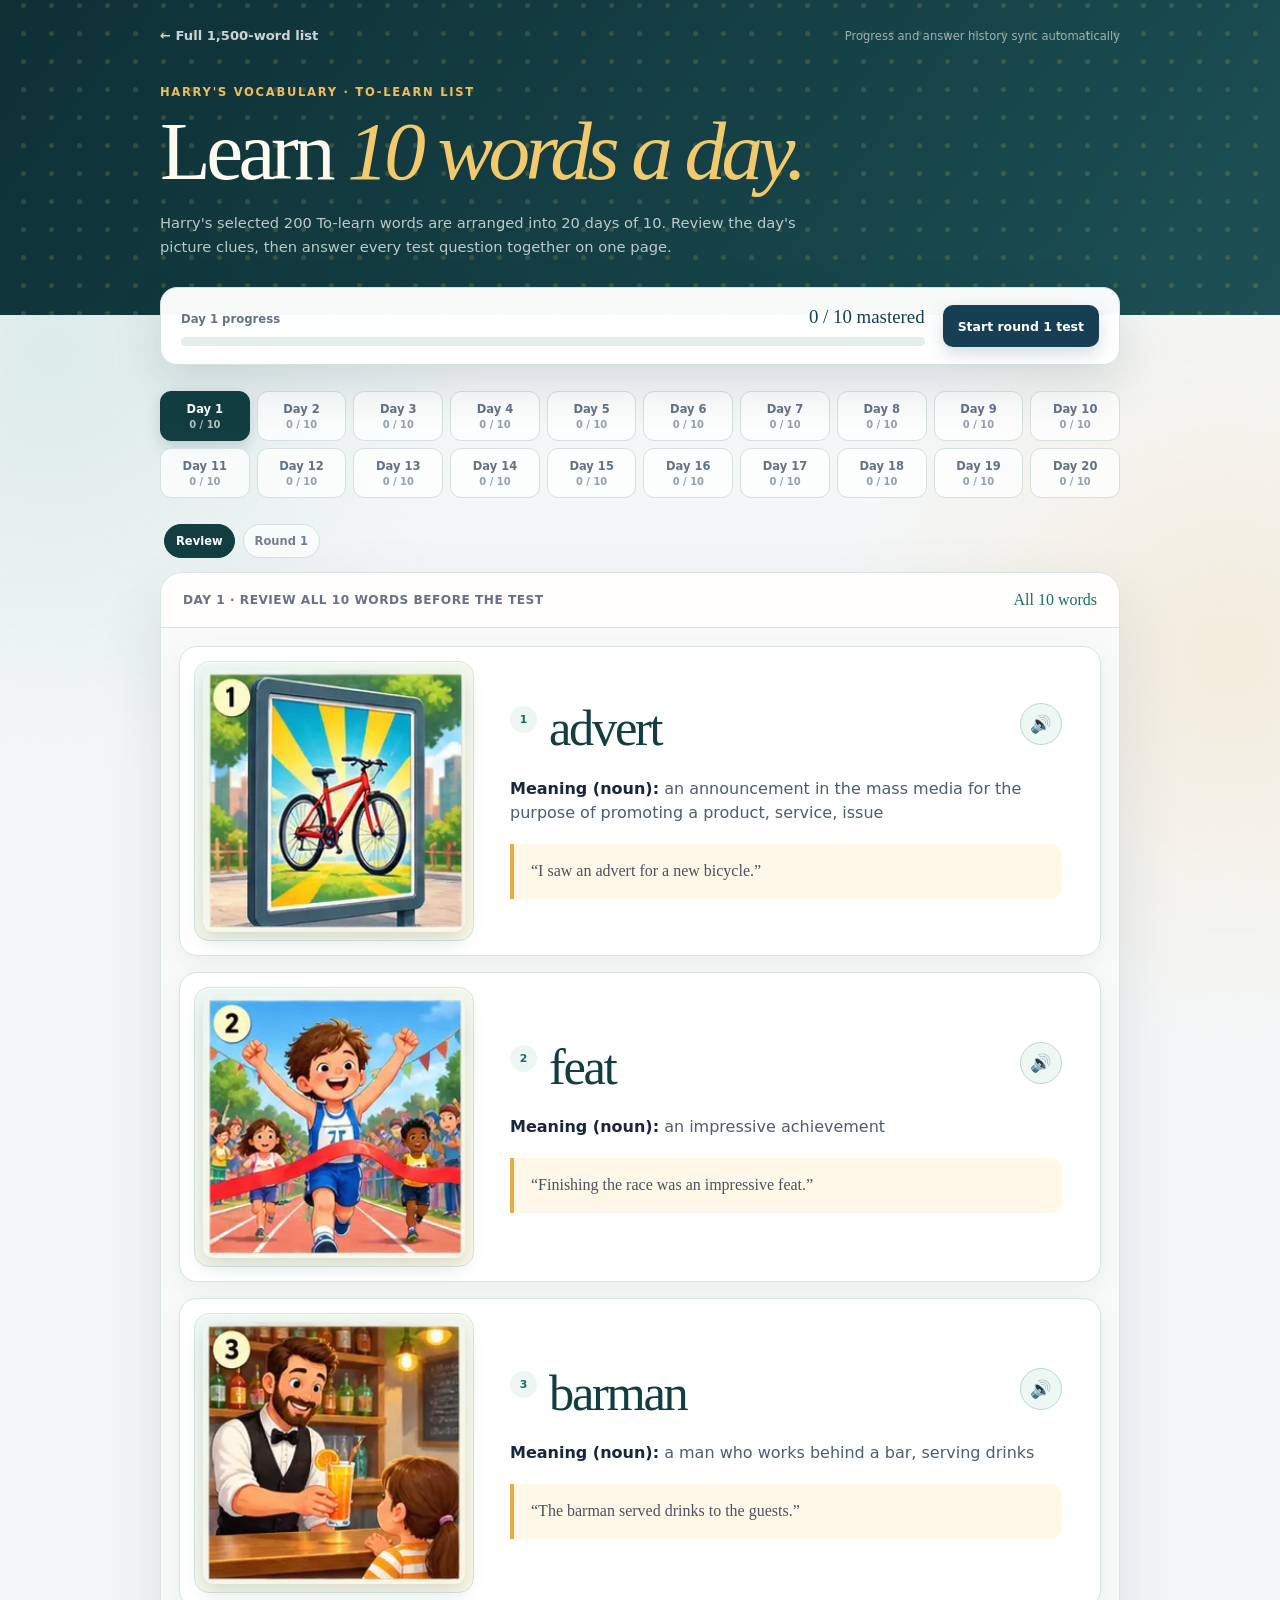
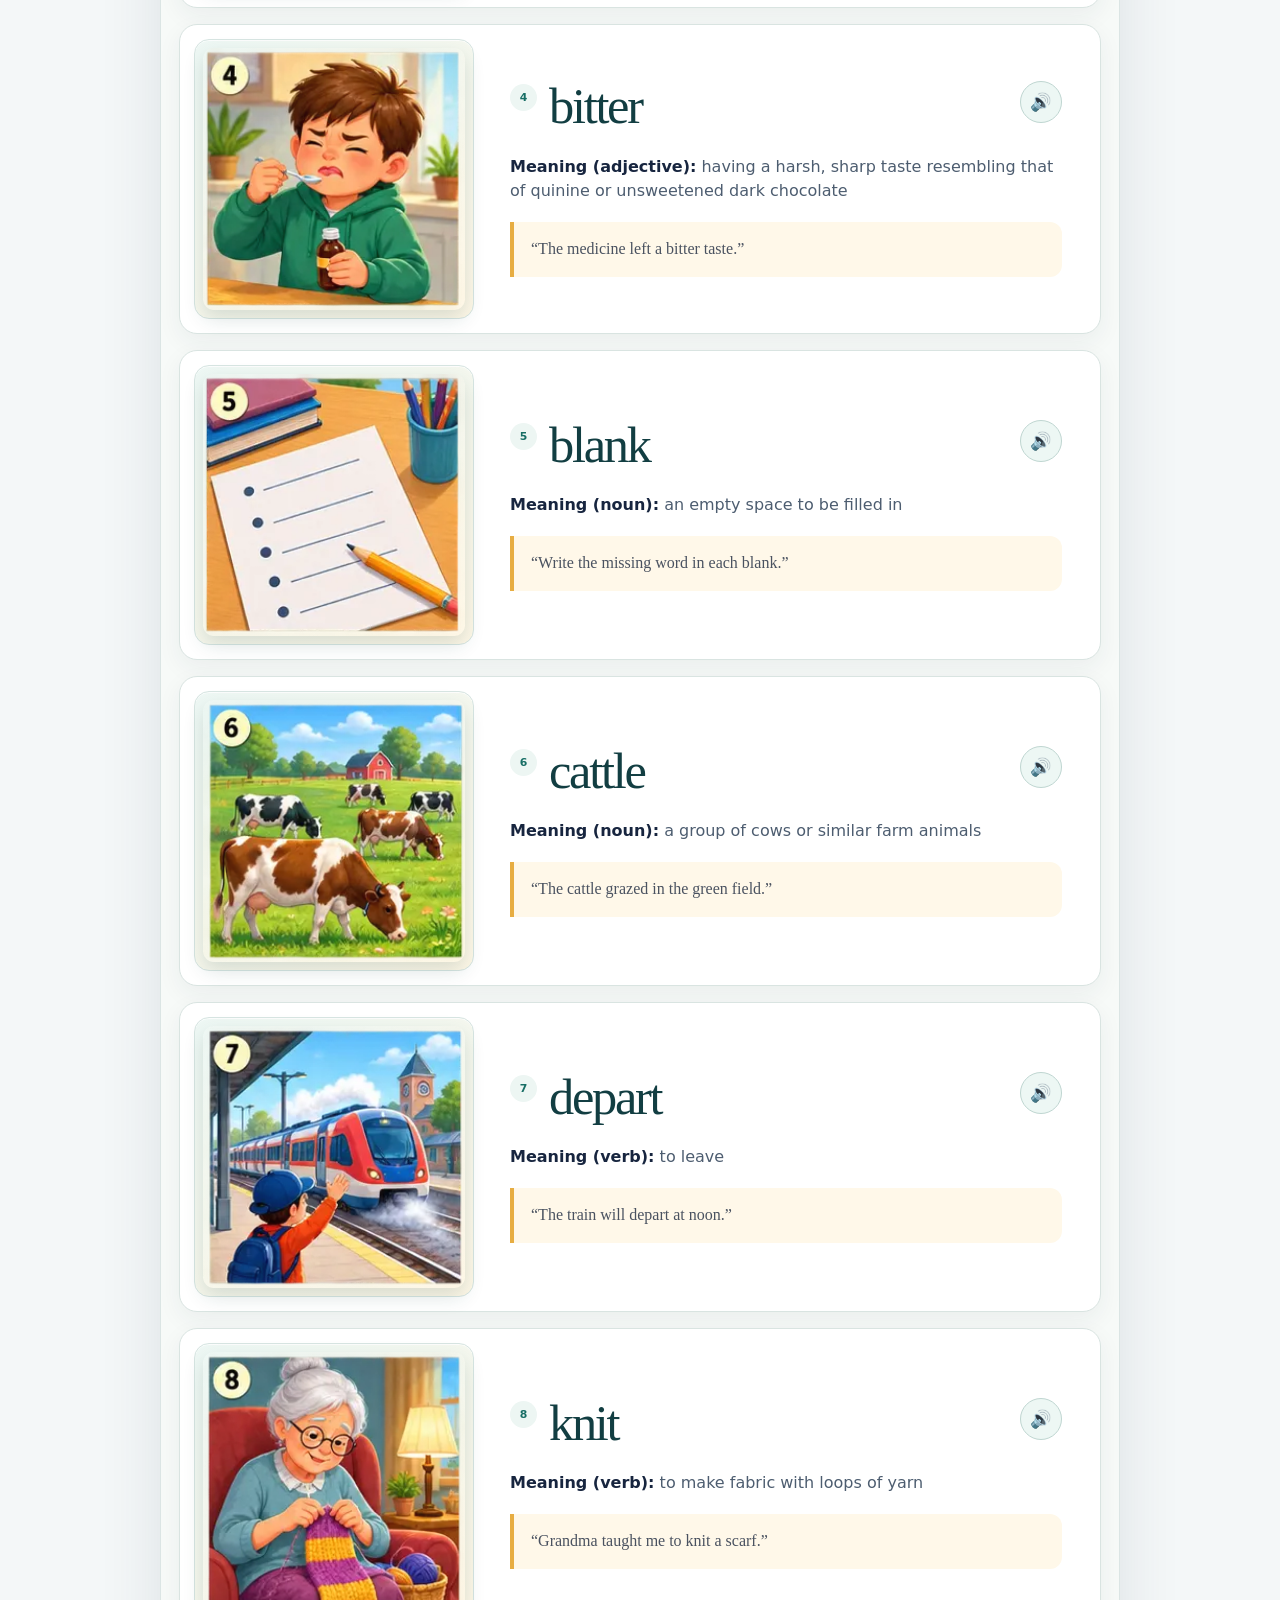
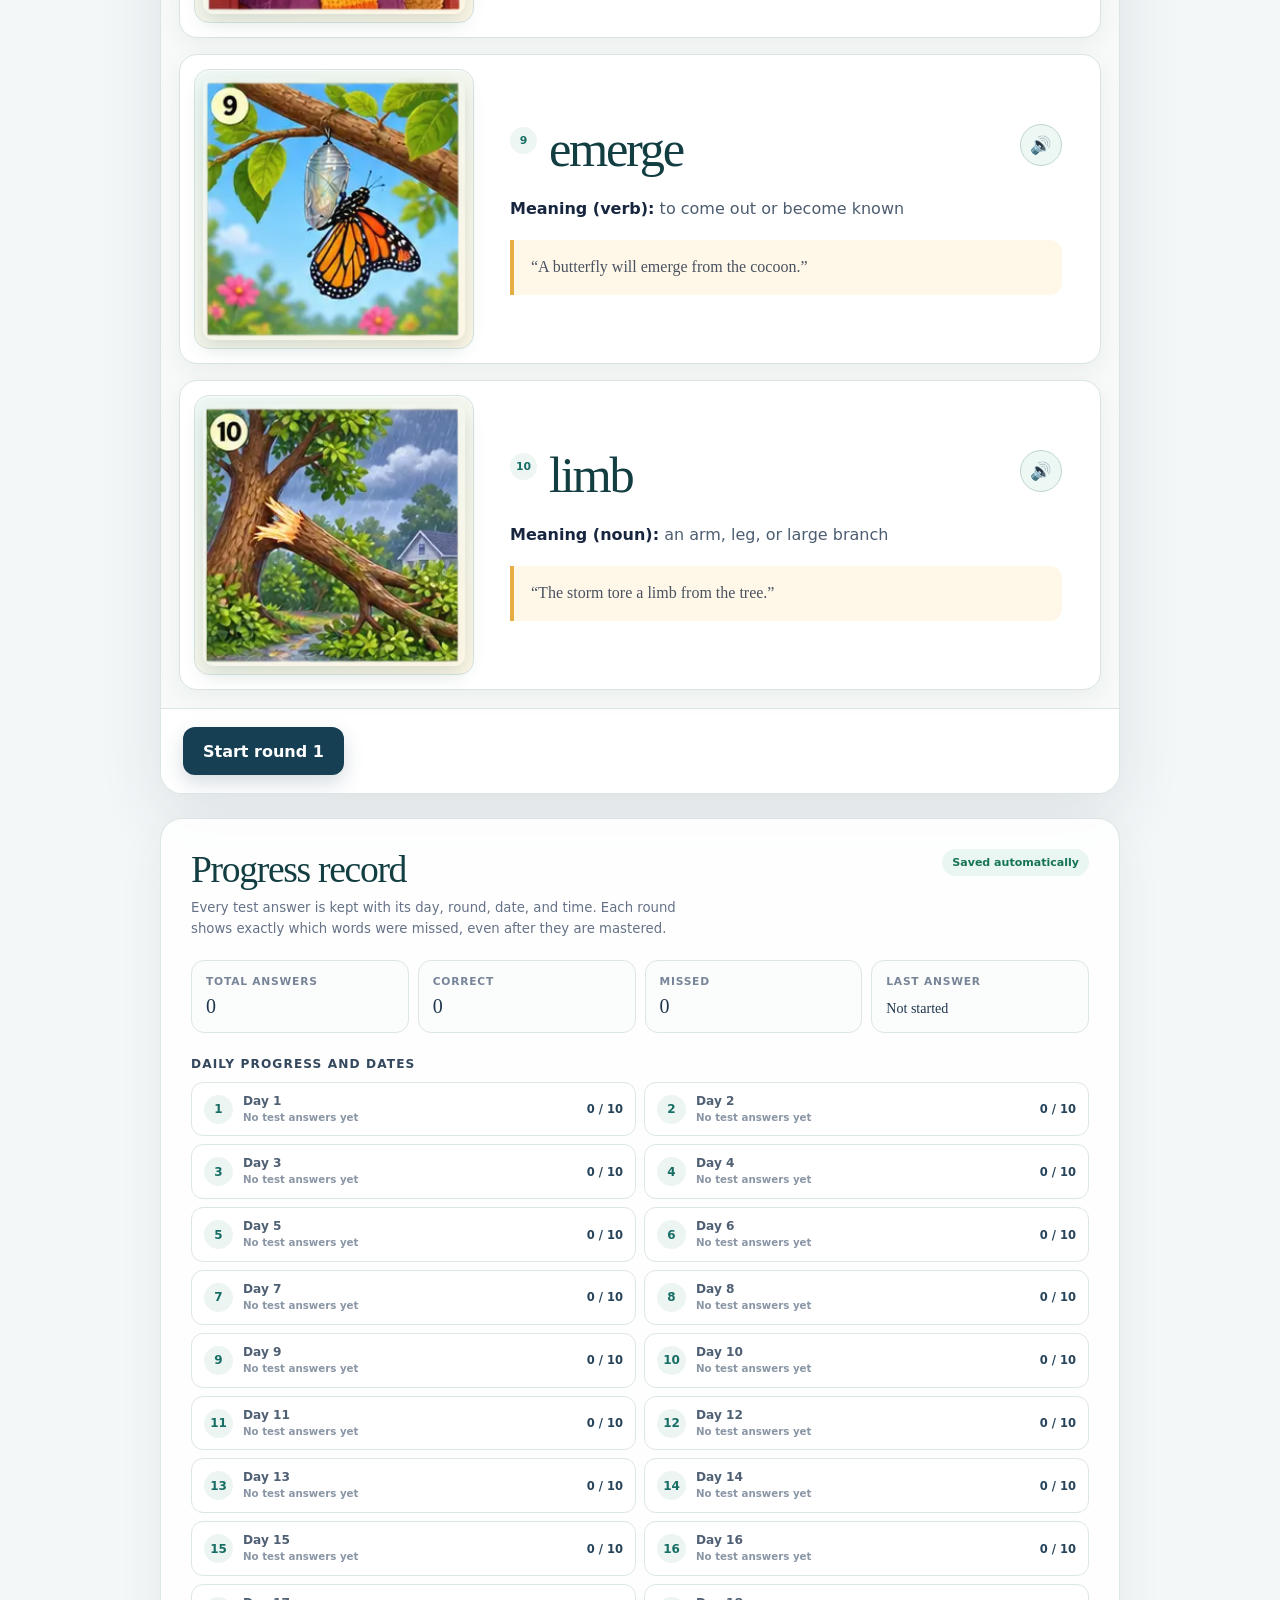
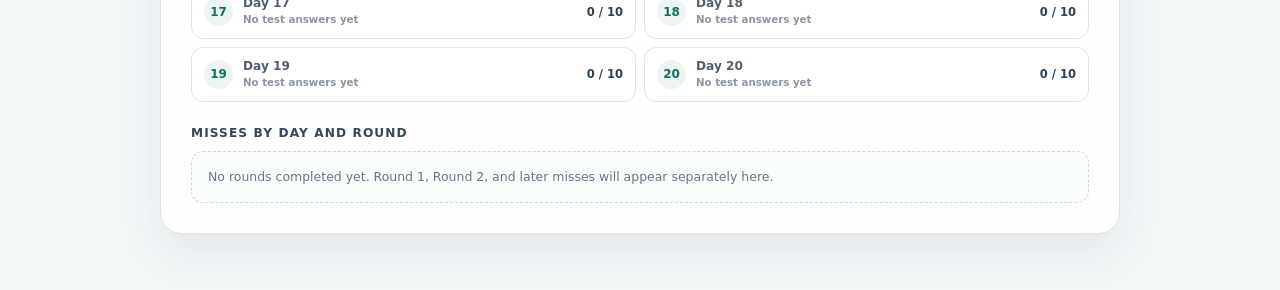
==== commit 4d998a80: "Show vocabulary misses by round" ====
--- a/docs/learn/index.html
+++ b/docs/learn/index.html
@@ -329,6 +329,35 @@
     .miss-meta { text-align: right; }
     .miss-meta span { display: inline-block; padding: 5px 8px; border-radius: 999px; background: #f9e7e3; color: #923e3e; font-size: .64rem; font-weight: 900; }
     .miss-meta small { display: block; margin-top: 5px; color: #8b97a5; font-size: .62rem; }
+    .round-history { display: grid; gap: 10px; }
+    .round-record { overflow: hidden; border: 1px solid #dce6e5; border-radius: 14px; background: white; }
+    .round-record-head {
+      display: grid;
+      grid-template-columns: auto minmax(0, 1fr) auto;
+      gap: 11px;
+      align-items: center;
+      padding: 12px 14px;
+      background: #f8fbfa;
+    }
+    .round-record-number {
+      display: grid;
+      place-items: center;
+      width: 34px;
+      height: 34px;
+      border-radius: 50%;
+      background: #e8f4f1;
+      color: var(--green);
+      font-size: .76rem;
+      font-weight: 900;
+    }
+    .round-record-title { min-width: 0; }
+    .round-record-title strong { display: block; color: #30475b; font-size: .82rem; }
+    .round-record-title small { display: block; margin-top: 3px; color: #8491a0; font-size: .65rem; }
+    .round-record-score { color: #4c6072; font-size: .71rem; font-weight: 900; white-space: nowrap; }
+    .round-record-score.has-misses { color: #913f3f; }
+    .round-misses { display: flex; flex-wrap: wrap; gap: 7px; padding: 12px 14px 14px; border-top: 1px solid #e8efed; }
+    .round-miss-word { padding: 7px 10px; border-radius: 999px; background: #f9e7e3; color: #893c3c; font: .82rem Georgia, serif; }
+    .round-perfect { margin: 0; padding: 12px 14px 14px; border-top: 1px solid #e8efed; color: var(--success); font-size: .75rem; font-weight: 800; }
     .empty-record { margin: 0; padding: 16px; border: 1px dashed #cbdcd8; border-radius: 12px; background: #f8fcfb; color: #687689; font-size: .78rem; line-height: 1.5; }
 
     .toast { position: fixed; right: 18px; bottom: 18px; z-index: 10; max-width: 320px; padding: 12px 15px; border-radius: 11px; background: #173f54; color: white; font-size: .8rem; font-weight: 750; box-shadow: 0 13px 34px rgba(23, 63, 84, .3); }
@@ -372,6 +401,8 @@
       .session-records { grid-template-columns: 1fr; }
       .miss-row { grid-template-columns: 1fr auto; }
       .miss-detail { grid-column: 1 / -1; grid-row: 2; }
+      .round-record-head { grid-template-columns: auto minmax(0, 1fr); }
+      .round-record-score { grid-column: 2; white-space: normal; }
     }
 
     @media (prefers-reduced-motion: reduce) {
@@ -408,7 +439,7 @@
     <section class="card" id="card" aria-live="polite"><div class="center-body"><div><div class="seal" aria-hidden="true">…</div><h2>Loading to-learn words</h2></div></div></section>
     <section class="record-card" id="record-card" aria-labelledby="record-title">
       <div class="record-head">
-        <div><h2 id="record-title">Progress record</h2><p>Every test answer is kept with its day, round, date, and time. Missed words stay in the record even after they are mastered.</p></div>
+        <div><h2 id="record-title">Progress record</h2><p>Every test answer is kept with its day, round, date, and time. Each round shows exactly which words were missed, even after they are mastered.</p></div>
         <span class="record-badge">Saved automatically</span>
       </div>
       <div id="record-content"><p class="empty-record">Your dated learning record will appear here after the first test answer.</p></div>
@@ -686,6 +717,8 @@
       state.progress.sessions[sessionKey] = {
         mastered: Array.from(state.mastered),
         round: state.round,
+        phase: state.phase,
+        roundStartCount: state.roundStartCount,
         completed: completed,
         startedAt: previous.startedAt || savedAt,
         lastStudiedAt: savedAt,
@@ -700,11 +733,17 @@
       const stored = state.progress.sessions[String(state.session)] || {};
       state.mastered = new Set(validMastered(state.session, stored.mastered));
       state.round = Math.max(1, Number(stored.round) || 1);
-      state.phase = state.mastered.size === currentWords().length ? "complete" : "review";
+      state.phase = state.mastered.size === currentWords().length
+        ? "complete"
+        : stored.phase === "round-summary"
+          ? "round-summary"
+          : "review";
       state.questions = [];
       state.questionIndex = 0;
       state.answer = {};
-      state.roundStartCount = state.mastered.size;
+      state.roundStartCount = state.phase === "round-summary"
+        ? Math.min(state.mastered.size, Math.max(0, Number(stored.roundStartCount) || 0))
+        : state.mastered.size;
     }
 
     function restore() {
@@ -785,46 +824,55 @@
         );
       }
 
-      const missedByWord = new Map();
+      const roundGroups = new Map();
       activity.forEach(function(entry) {
-        if (entry.correct) return;
-        const existing = missedByWord.get(entry.wordId) || {
-          wordId: entry.wordId,
-          word: entry.word,
-          count: 0,
-          lastSelectedWord: entry.selectedWord,
-          lastAt: entry.answeredAt,
-          session: entry.session,
-          round: entry.round
+        const session = Math.min(SESSION_COUNT, Math.max(1, Number(entry.session || entry.day) || 1));
+        const round = Math.max(1, Number(entry.round) || 1);
+        const key = session + ":" + round;
+        const group = roundGroups.get(key) || {
+          session: session,
+          round: round,
+          entries: [],
+          lastAt: entry.answeredAt
         };
-        existing.count += 1;
-        existing.word = entry.word || existing.word;
-        existing.lastSelectedWord = entry.selectedWord || existing.lastSelectedWord;
-        existing.lastAt = entry.answeredAt || existing.lastAt;
-        existing.session = entry.session || existing.session;
-        existing.round = entry.round || existing.round;
-        missedByWord.set(entry.wordId, existing);
-      });
-
-      const missedRows = Array.from(missedByWord.values()).sort(function(a, b) {
-        return new Date(b.lastAt).getTime() - new Date(a.lastAt).getTime();
-      }).map(function(entry) {
-        const item = WORD_BY_ID.get(entry.wordId);
-        const meaning = item ? item.meaning : "Saved missed word";
-        return '<div class="miss-row"><div class="miss-word"><strong>' + escapeHtml(entry.word) +
-          '</strong><span>' + escapeHtml(meaning) + '</span></div><div class="miss-detail">Last chose <strong>' +
-          escapeHtml(entry.lastSelectedWord || "another word") + '</strong><br>Day ' + entry.session +
-          ' · Round ' + entry.round + ' · <time datetime="' + escapeHtml(entry.lastAt || "") + '">' +
-          escapeHtml(formatDateTime(entry.lastAt)) + '</time></div><div class="miss-meta"><span>' +
-          entry.count + (entry.count === 1 ? " miss" : " misses") + '</span><small>' +
-          (wordIsMastered(entry.wordId) ? "Mastered later" : "Still learning") + '</small></div></div>';
+        group.entries.push(entry);
+        group.lastAt = entry.answeredAt || group.lastAt;
+        roundGroups.set(key, group);
+      });
+
+      const roundRows = Array.from(roundGroups.values()).sort(function(a, b) {
+        return a.session - b.session || a.round - b.round;
+      }).map(function(group) {
+        const answeredWordIds = new Set();
+        const missedWords = new Map();
+        group.entries.forEach(function(entry) {
+          answeredWordIds.add(entry.wordId);
+          if (!entry.correct && !missedWords.has(entry.wordId)) {
+            missedWords.set(entry.wordId, entry.word || "Saved missed word");
+          }
+        });
+        const missCount = missedWords.size;
+        const correctFirstTry = Math.max(0, answeredWordIds.size - missCount);
+        const resultCopy = correctFirstTry + " correct · " + missCount + " missed";
+        const misses = Array.from(missedWords.entries()).map(function(pair) {
+          const masteredLabel = wordIsMastered(pair[0]) ? " — mastered later" : " — still learning";
+          return '<span class="round-miss-word">' + escapeHtml(pair[1]) + escapeHtml(masteredLabel) + '</span>';
+        }).join("");
+        return '<div class="round-record"><div class="round-record-head"><span class="round-record-number">' +
+          group.round + '</span><div class="round-record-title"><strong>Day ' + group.session + ' · Round ' +
+          group.round + '</strong><small><time datetime="' + escapeHtml(group.lastAt || "") + '">' +
+          escapeHtml(formatDateTime(group.lastAt)) + '</time></small></div><span class="round-record-score ' +
+          (missCount ? "has-misses" : "") + '">' + resultCopy + '</span></div>' +
+          (missCount
+            ? '<div class="round-misses" aria-label="Words missed in Day ' + group.session + ', Round ' + group.round + '">' + misses + '</div>'
+            : '<p class="round-perfect">No words missed in this round.</p>') + '</div>';
       }).join("");
 
       recordContent.innerHTML = stats +
         '<div class="record-section"><h3>Daily progress and dates</h3><div class="session-records">' +
         sessionRows.join("") + '</div></div>' +
-        '<div class="record-section"><h3>Words missed</h3><div class="miss-list">' +
-        (missedRows || '<p class="empty-record">No missed words yet. Any future misses will stay listed here with the chosen answer, day, round, date, and time.</p>') +
+        '<div class="record-section"><h3>Misses by day and round</h3><div class="round-history">' +
+        (roundRows || '<p class="empty-record">No rounds completed yet. Round 1, Round 2, and later misses will appear separately here.</p>') +
         '</div></div>';
     }
 
